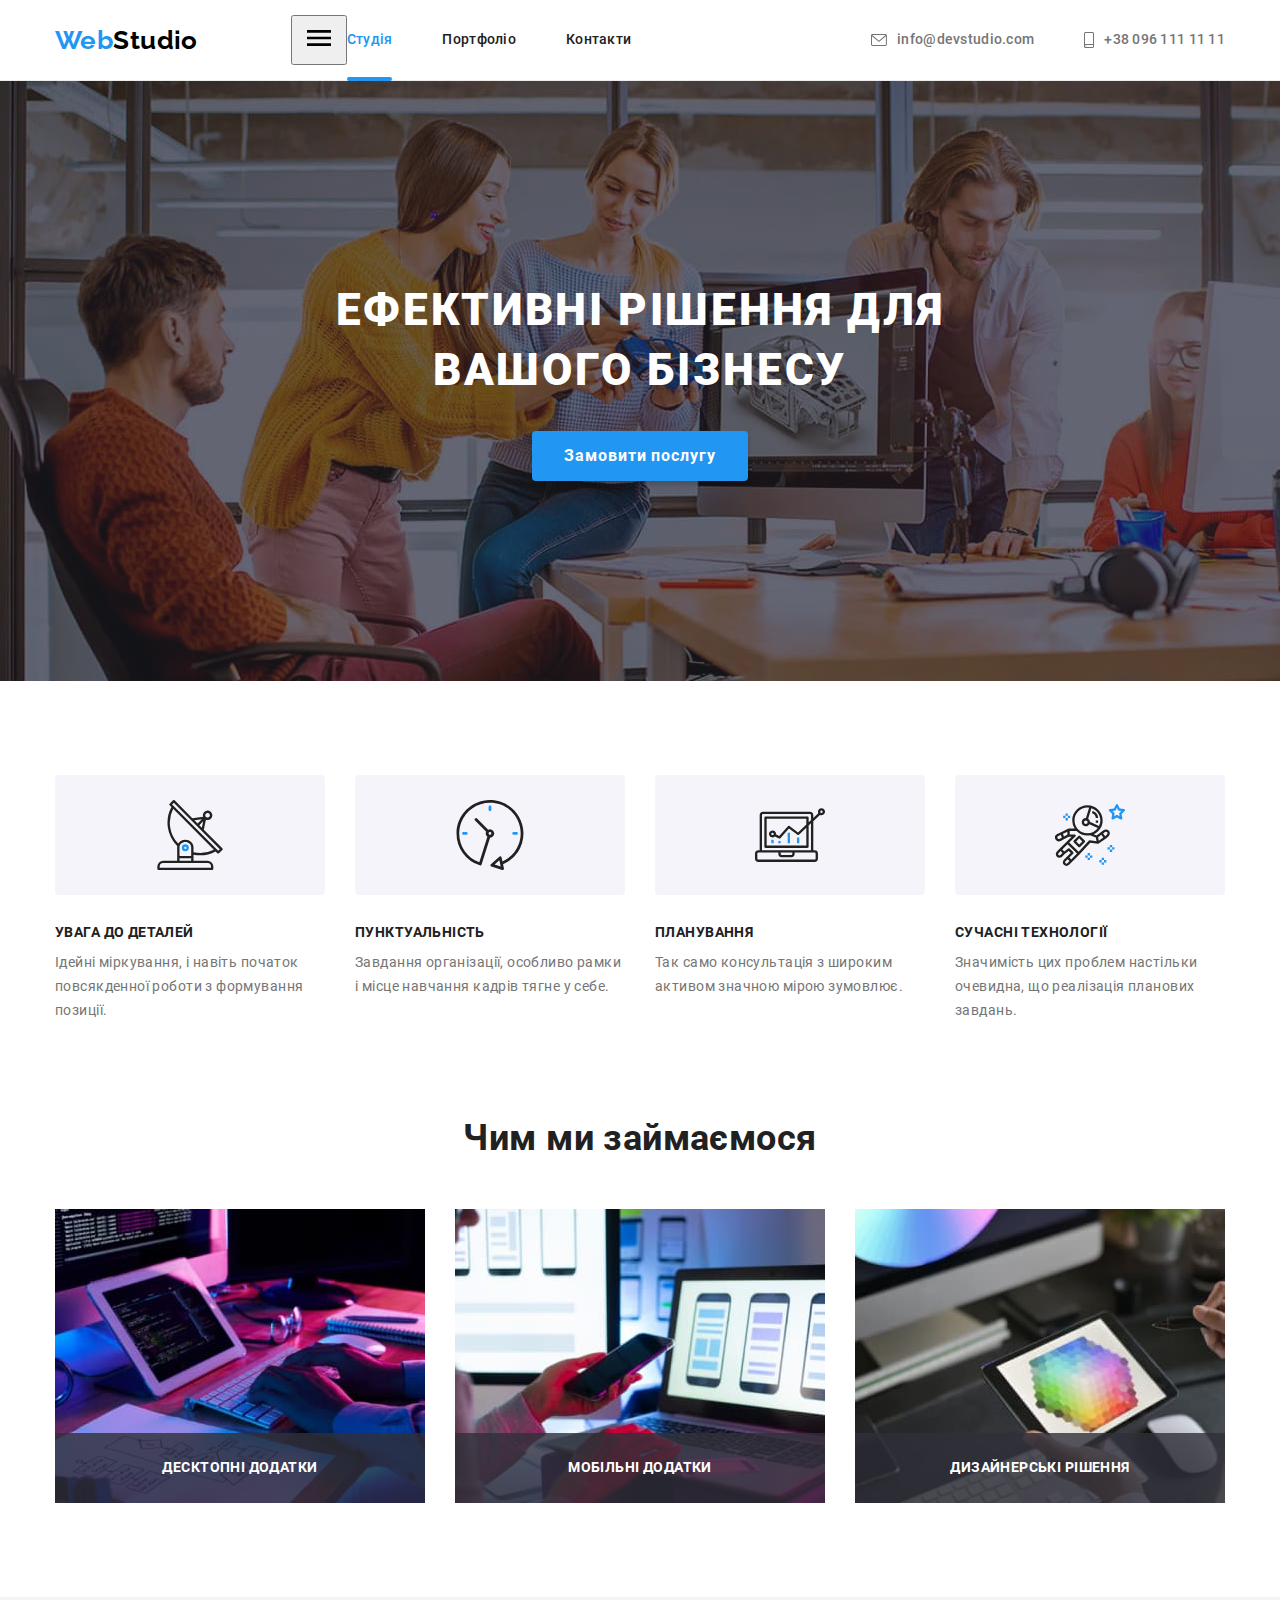
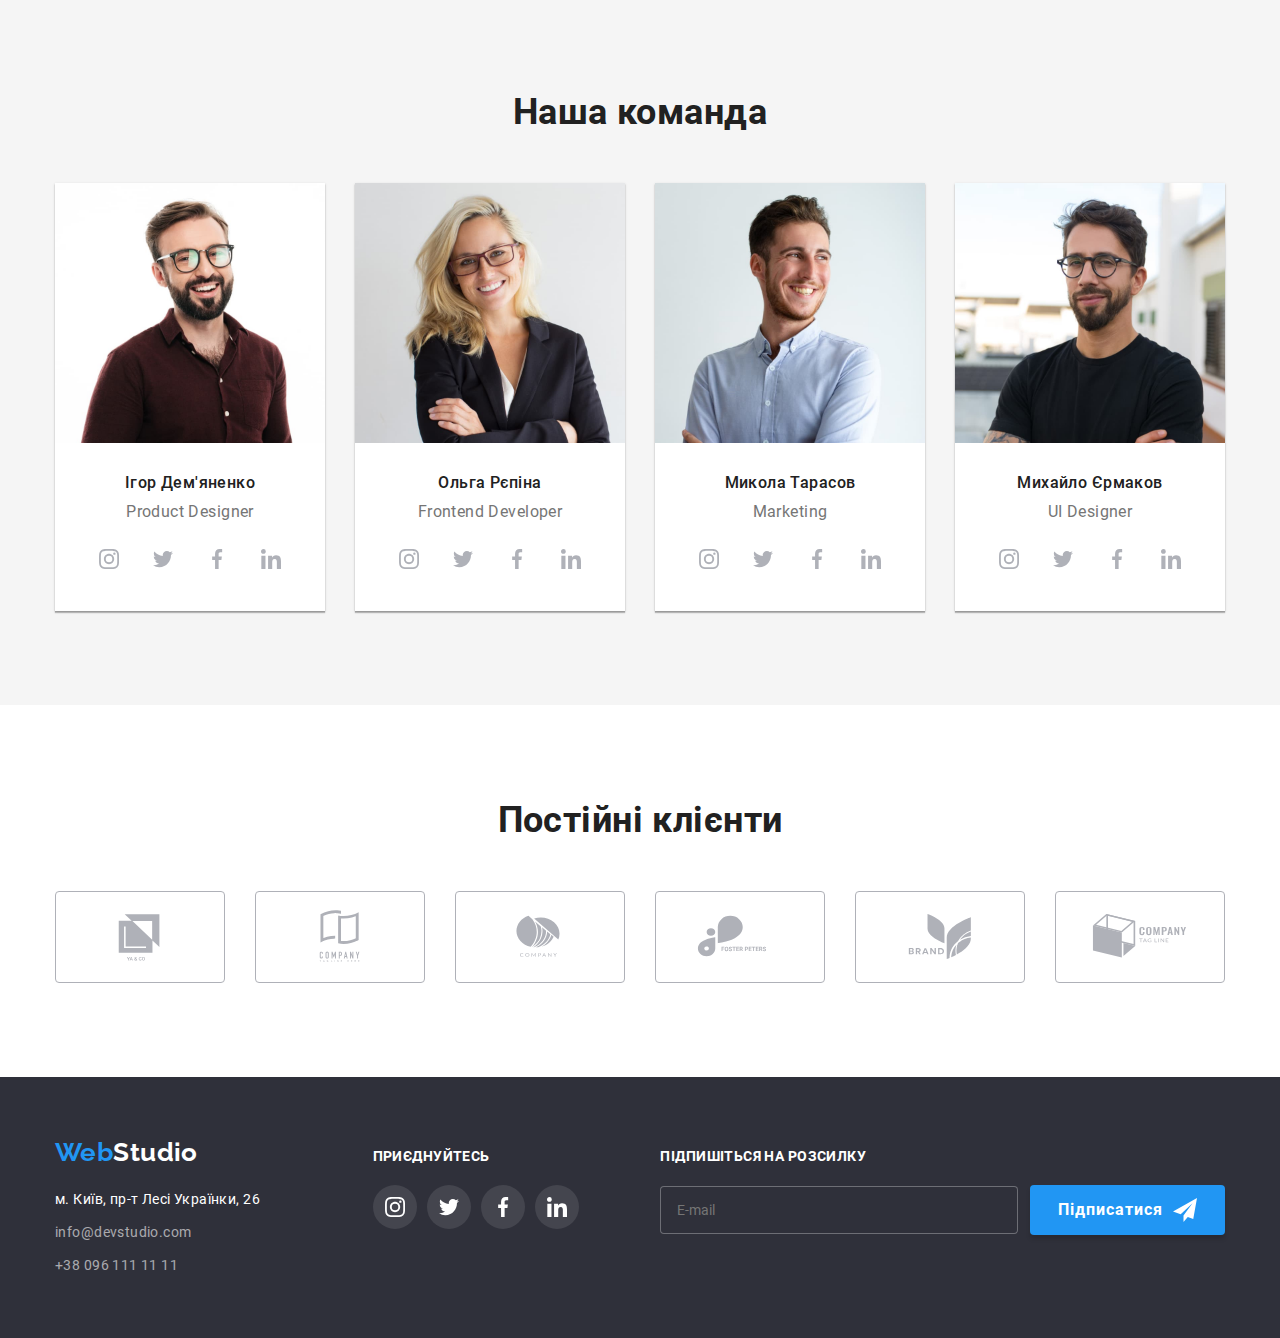
==== index.html @ 6a3e3368 "створення heder для моб" ====
<!DOCTYPE html>
<html lang="uk">
  <head>
    <meta charset="UTF-8" />
    <meta http-equiv="X-UA-Compatible" content="IE=edge" />
    <meta name="viewport" content="width=device-width, initial-scale=1.0" />
    <title>Lesson1</title>
    <!-- <link rel="preconnect" href="https://fonts.googleapis.com" />
    <link rel="preconnect" href="https://fonts.gstatic.com" crossorigin />
    <link
      href="https://fonts.googleapis.com/css2?family=Raleway:wght@700&family=Roboto:wght@400;500;700;900&display=swap"
      rel="stylesheet"
    /> -->
    <link
      rel="stylesheet"
      href="https://cdnjs.cloudflare.com/ajax/libs/modern-normalize/1.1.0/modern-normalize.min.css"
    />
    <link rel="stylesheet" href="./css/main.min.css" />
  </head>
  <body>
    <header class="header">
      <div class="container header__container">
        <nav class="header__nav">
          <a class="logo" href="/"
            >Web<span class="logo--black">Studio</span></a
          >
          <button class="header__burger-menu js-open-menu" type="button">
            <svg width="40" height="40">
              <use href="./images/menu.svg"></use>
            </svg>
          </button>
          <ul class="header__menu">
            <li class="header__link-wrapper">
              <a href="./index.html" class="header__link header__link--active"
                >Студія</a
              >
            </li>
            <li>
              <a href="./portfolio.html" class="header__link">Портфоліо</a>
            </li>
            <li>
              <a href="" class="header__link">Контакти</a>
            </li>
          </ul>
        </nav>

        <ul class="header__contact">
          <li>
            <a href="mailto:info@devstudio.com" class="header__contact-link">
              <svg class="header__icon" width="16" height="12">
                <use href="./images/icons.svg#icon-envelope"></use>
              </svg>
              info@devstudio.com
            </a>
          </li>
          <li>
            <a href="tel:+380961111111" class="header__contact-link">
              <svg class="header__icon" width="10" height="16">
                <use href="./images/icons.svg#icon-smartphone"></use>
              </svg>
              +38 096 111 11 11</a
            >
          </li>
        </ul>
      </div>
    </header>
    <main>
      <section class="hero section">
        <div class="container">
          <h1 class="hero__title">Ефективні рішення для вашого бізнесу</h1>
          <button data-modal-open type="button" class="button">
            Замовити послугу
          </button>
        </div>
      </section>

      <section class="features section">
        <div class="container">
          <h2 class="visually-hidden">Наші переваги</h2>
          <ul class="features__flex">
            <li>
              <div class="features__img">
                <svg width="70" height="70">
                  <use href="./images/icons.svg#icon-antenna"></use>
                </svg>
              </div>
              <h3 class="features__title">Увага до деталей</h3>
              <p class="features__text">
                Ідейні міркування, і навіть початок повсякденної роботи з
                формування позиції.
              </p>
            </li>
            <li>
              <div class="features__img">
                <svg width="70" height="70">
                  <use href="./images/icons.svg#icon-clock"></use>
                </svg>
              </div>
              <h3 class="features__title">Пунктуальність</h3>
              <p class="features__text">
                Завдання організації, особливо рамки і місце навчання кадрів
                тягне у себе.
              </p>
            </li>
            <li>
              <div class="features__img">
                <svg width="70" height="70">
                  <use href="./images/icons.svg#icon-diagram"></use>
                </svg>
              </div>
              <h3 class="features__title">Планування</h3>
              <p class="features__text">
                Так само консультація з широким активом значною мірою зумовлює.
              </p>
            </li>
            <li>
              <div class="features__img">
                <svg width="70" height="70">
                  <use href="./images/icons.svg#icon-astronaut"></use>
                </svg>
              </div>
              <h3 class="features__title">Сучасні технології</h3>
              <p class="features__text">
                Значимість цих проблем настільки очевидна, що реалізація
                планових завдань.
              </p>
            </li>
          </ul>
        </div>
      </section>

      <section class="services section">
        <div class="container">
          <h2 class="services__title">Чим ми займаємося</h2>
          <ul class="services__flex">
            <li>
              <div class="services__thumb">
                <img
                  class="services__foto"
                  src="./images/desctop.jpg"
                  alt="Десктопні додатки"
                  width="370"
                  height="294"
                />
                <p class="services__text">Десктопні додатки</p>
              </div>
            </li>
            <li>
              <div class="services__thumb">
                <img
                  class="services__foto"
                  src="./images/mobile.jpg"
                  alt="Мобільні додатки"
                  width="370"
                  height="294"
                />
                <p class="services__text">Мобільні додатки</p>
              </div>
            </li>
            <li>
              <div class="services__thumb">
                <img
                  class="services__foto"
                  src="./images/design.jpg"
                  alt="Дизайнерські рішення"
                  width="370"
                  height="294"
                />
                <p class="services__text">Дизайнерські рішення</p>
              </div>
            </li>
          </ul>
        </div>
      </section>

      <section class="team section">
        <div class="container">
          <h2 class="team__title">Наша команда</h2>
          <ul class="card-team">
            <li class="card-team__item">
              <img
                class="card-team__foto"
                src="./images/igor.jpg"
                alt="Фото Ігор Дем'яненко"
                width="270"
                height="260"
              />
              <div class="card-team__wrapper">
                <h3 class="card-team__title">Ігор Дем'яненко</h3>
                <p class="card-team__text">Product Designer</p>
                <ul class="card-team__social-list">
                  <li class="card-team__social-item">
                    <a class="card-team__social-link" href="">
                      <svg
                        class="card-team__social-icon"
                        width="20"
                        height="20"
                      >
                        <use href="./images/icons.svg#icon-instagram"></use>
                      </svg>
                    </a>
                  </li>
                  <li class="card-team__social-item">
                    <a class="card-team__social-link" href="">
                      <svg
                        class="card-team__social-icon"
                        width="20"
                        height="20"
                      >
                        <use href="./images/icons.svg#icon-twitter"></use>
                      </svg>
                    </a>
                  </li>
                  <li class="card-team__social-item">
                    <a class="card-team__social-link" href="">
                      <svg
                        class="card-team__social-icon"
                        width="20"
                        height="20"
                      >
                        <use href="./images/icons.svg#icon-facebook"></use>
                      </svg>
                    </a>
                  </li>
                  <li class="card-team__social-item">
                    <a class="card-team__social-link" href="">
                      <svg
                        class="card-team__social-icon"
                        width="20"
                        height="20"
                      >
                        <use href="./images/icons.svg#icon-linkedin"></use>
                      </svg>
                    </a>
                  </li>
                </ul>
              </div>
            </li>

            <li class="card-team__item">
              <img
                class="card-team__foto"
                src="./images/olga.jpg"
                alt="Фото Ольга Рєпіна"
                width="270"
                height="260"
              />
              <div class="card-team__wrapper">
                <h3 class="card-team__title">Ольга Рєпіна</h3>
                <p class="card-team__text">Frontend Developer</p>
                <ul class="card-team__social-list">
                  <li class="card-team__social-item">
                    <a class="card-team__social-link" href="">
                      <svg
                        class="card-team__social-icon"
                        width="20"
                        height="20"
                      >
                        <use href="./images/icons.svg#icon-instagram"></use>
                      </svg>
                    </a>
                  </li>
                  <li class="card-team__social-item">
                    <a class="card-team__social-link" href="">
                      <svg
                        class="card-team__social-icon"
                        width="20"
                        height="20"
                      >
                        <use href="./images/icons.svg#icon-twitter"></use>
                      </svg>
                    </a>
                  </li>
                  <li class="card-team__social-item">
                    <a class="card-team__social-link" href="">
                      <svg
                        class="card-team__social-icon"
                        width="20"
                        height="20"
                      >
                        <use href="./images/icons.svg#icon-facebook"></use>
                      </svg>
                    </a>
                  </li>
                  <li class="card-team__social-item">
                    <a class="card-team__social-link" href="">
                      <svg
                        class="card-team__social-icon"
                        width="20"
                        height="20"
                      >
                        <use href="./images/icons.svg#icon-linkedin"></use>
                      </svg>
                    </a>
                  </li>
                </ul>
              </div>
            </li>
            <li class="card-team__item">
              <img
                class="card-team__foto"
                src="./images/mykola.jpg"
                alt="Фото Микола Тарасов"
                width="270"
                height="260"
              />
              <div class="card-team__wrapper">
                <h3 class="card-team__title">Микола Тарасов</h3>
                <p class="card-team__text">Marketing</p>
                <ul class="card-team__social-list">
                  <li class="card-team__social-item">
                    <a class="card-team__social-link" href="">
                      <svg
                        class="card-team__social-icon"
                        width="20"
                        height="20"
                      >
                        <use href="./images/icons.svg#icon-instagram"></use>
                      </svg>
                    </a>
                  </li>
                  <li class="card-team__social-item">
                    <a class="card-team__social-link" href="">
                      <svg
                        class="card-team__social-icon"
                        width="20"
                        height="20"
                      >
                        <use href="./images/icons.svg#icon-twitter"></use>
                      </svg>
                    </a>
                  </li>
                  <li class="card-team__social-item">
                    <a class="card-team__social-link" href="">
                      <svg
                        class="card-team__social-icon"
                        width="20"
                        height="20"
                      >
                        <use href="./images/icons.svg#icon-facebook"></use>
                      </svg>
                    </a>
                  </li>
                  <li class="card-team__social-item">
                    <a class="card-team__social-link" href="">
                      <svg
                        class="card-team__social-icon"
                        width="20"
                        height="20"
                      >
                        <use href="./images/icons.svg#icon-linkedin"></use>
                      </svg>
                    </a>
                  </li>
                </ul>
              </div>
            </li>
            <li class="card-team__item">
              <img
                class="card-team__foto"
                src="./images/myhajlo.jpg"
                alt="Фото Михайло Єрмаков"
                width="270"
                height="260"
              />
              <div class="card-team__wrapper">
                <h3 class="card-team__title">Михайло Єрмаков</h3>
                <p class="card-team__text">UI Designer</p>
                <ul class="card-team__social-list">
                  <li class="card-team__social-item">
                    <a class="card-team__social-link" href="">
                      <svg
                        class="card-team__social-icon"
                        width="20"
                        height="20"
                      >
                        <use href="./images/icons.svg#icon-instagram"></use>
                      </svg>
                    </a>
                  </li>
                  <li class="card-team__social-item">
                    <a class="card-team__social-link" href="">
                      <svg
                        class="card-team__social-icon"
                        width="20"
                        height="20"
                      >
                        <use href="./images/icons.svg#icon-twitter"></use>
                      </svg>
                    </a>
                  </li>
                  <li class="card-team__social-item">
                    <a class="card-team__social-link" href="">
                      <svg
                        class="card-team__social-icon"
                        width="20"
                        height="20"
                      >
                        <use href="./images/icons.svg#icon-facebook"></use>
                      </svg>
                    </a>
                  </li>
                  <li class="card-team__social-item">
                    <a class="card-team__social-link" href="">
                      <svg
                        class="card-team__social-icon"
                        width="20"
                        height="20"
                      >
                        <use href="./images/icons.svg#icon-linkedin"></use>
                      </svg>
                    </a>
                  </li>
                </ul>
              </div>
            </li>
          </ul>
        </div>
      </section>
      <section class="clients section">
        <div class="container">
          <h2 class="clients__title">Постійні клієнти</h2>
          <ul class="clients__list">
            <li class="clients__item">
              <a class="clients__link" href="">
                <svg class="clients__icon" width="106" height="60">
                  <use href="./images/icons.svg#icon-logo-yaco"></use>
                </svg>
              </a>
            </li>
            <li class="clients__item">
              <a class="clients__link" href="">
                <svg class="clients__icon" width="106" height="60">
                  <use href="./images/icons.svg#icon-logo-tagline"></use>
                </svg>
              </a>
            </li>
            <li class="clients__item">
              <a class="clients__link" href="">
                <svg class="clients__icon" width="106" height="60">
                  <use href="./images/icons.svg#icon-logo-company"></use>
                </svg>
              </a>
            </li>
            <li class="clients__item">
              <a class="clients__link" href="">
                <svg class="clients__icon" width="106" height="60">
                  <use href="./images/icons.svg#icon-logo-foster"></use>
                </svg>
              </a>
            </li>
            <li class="clients__item">
              <a class="clients__link" href="">
                <svg class="clients__icon" width="106" height="60">
                  <use href="./images/icons.svg#icon-logo-brend"></use>
                </svg>
              </a>
            </li>
            <li class="clients__item">
              <a class="clients__link" href="">
                <svg class="clients__icon" width="106" height="60">
                  <use href="./images/icons.svg#icon-logo-tag"></use>
                </svg>
              </a>
            </li>
          </ul>
        </div>
      </section>
    </main>
    <footer class="footer">
      <div class="container">
        <div class="footer__position">
          <div>
            <a class="logo footer__logo" href="/"
              >Web<span class="logo--white">Studio</span></a
            >
            <address>
              <ul class="footer__address">
                <li class="footer__item">
                  <a
                    class="footer__physikal-address"
                    href="https://goo.gl/maps/CPtrU1FHBa2aNyZL9"
                    target="_blank"
                    rel="noopener noreferrer nofollow"
                    >м. Київ, пр-т Лесі Українки, 26</a
                  >
                </li>
                <li class="footer__item">
                  <a
                    class="footer__physikal-address footer__physikal-address--color"
                    href="mailto:info@devstudio.com"
                    >info@devstudio.com</a
                  >
                </li>
                <li class="footer__item">
                  <a
                    class="footer__physikal-address footer__physikal-address--color"
                    href="tel:+380961111111"
                    >+38 096 111 11 11</a
                  >
                </li>
              </ul>
            </address>
          </div>
          <div>
            <p class="footer__text">Приєднуйтесь</p>
            <ul class="footer__social-list">
              <li class="footer__social-item">
                <a class="footer__social-link" href="">
                  <svg class="footer__social-icon" width="20" height="20">
                    <use href="./images/icons.svg#icon-instagram"></use>
                  </svg>
                </a>
              </li>
              <li class="footer__social-item">
                <a class="footer__social-link" href="">
                  <svg class="footer__social-icon" width="20" height="20">
                    <use href="./images/icons.svg#icon-twitter"></use>
                  </svg>
                </a>
              </li>
              <li class="footer__social-item">
                <a class="footer__social-link" href="">
                  <svg class="footer__social-icon" width="20" height="20">
                    <use href="./images/icons.svg#icon-facebook"></use>
                  </svg>
                </a>
              </li>
              <li class="footer__social-item">
                <a class="footer__social-link" href="">
                  <svg class="footer__social-icon" width="20" height="20">
                    <use href="./images/icons.svg#icon-linkedin"></use>
                  </svg>
                </a>
              </li>
            </ul>
          </div>
          <div>
            <p class="footer__text">Підпишіться на розсилку</p>
            <form class="footer__subscription-form" name="subscription-form">
              <label for="subscription-form"></label>
              <input
                class="footer__input"
                id="subscription-form"
                type="text"
                name="footer-mail"
                placeholder="E-mail"
              />
              <button
                data-modal-open
                type="submit"
                class="button footer__button"
              >
                Підписатися
                <svg class="footer__subscription-icon" width="24" height="24">
                  <use href="./images/icons.svg#icon-icon-send"></use>
                </svg>
              </button>
            </form>
          </div>
        </div>
      </div>
    </footer>

    <div class="backdrop is-hidden" data-modal>
      <div class="modal">
        <button class="modal__close-button" type="button" data-modal-close>
          <svg class="modal__close-icon" width="18" height="18">
            <use href="./images/icons.svg#icon-close-black"></use>
          </svg>
        </button>
        <p class="modal__text">Залиште свої дані, ми вам передзвонимо</p>
        <form class="modal__form" name="contact-form">
          <label class="modal__lable" for="person-name">Ім'я</label>
          <div class="modal__wrapper">
            <input
              class="modal__input"
              id="person-name"
              type="text"
              name="person-name"
            />
            <svg class="modal__icon" width="18" height="18">
              <use href="./images/icons.svg#icon-person-name"></use>
            </svg>
          </div>
          <label class="modal__lable" for="person-phone">Телефон</label>
          <div class="modal__wrapper">
            <input
              class="modal__input"
              id="person-phone"
              type="tel"
              name="person-phone"
            />
            <svg class="modal__icon" width="18" height="18">
              <use href="./images/icons.svg#icon-phone"></use>
            </svg>
          </div>
          <label class="modal__lable" for="person-mail">Пошта</label>
          <div class="modal__wrapper">
            <input
              class="modal__input"
              id="person-mail"
              type="email"
              name="person-mail"
            />
            <svg class="modal__icon" width="18" height="18">
              <use href="./images/icons.svg#icon-email"></use>
            </svg>
          </div>
          <label class="modal__lable" for="person-comment">Коментар</label>
          <textarea
            class="modal__textarea"
            id="person-comment"
            name="person-comment"
            placeholder="Введіть текст"
          ></textarea>

          <div class="modal__wrapper-check">
            <label class="modal__checkbox-label" for="terms-contract"
              >Погоджуюся з розсилкою та приймаю
              <a class="modal__checkbox-link" href="">Умови договору</a>
              <input
                class="modal__checkbox-input"
                id="terms-contract"
                type="checkbox"
                name="terms-contract"
              />
              <svg class="modal__icon-check--active" width="16" height="15">
                <use href="./images/icons.svg#icon-vector"></use>
              </svg>
              <svg class="modal__icon-check" width="16" height="15">
                <use href="./images/icons.svg#icon-chek-vector"></use>
              </svg>
            </label>
          </div>
          <button data-modal-open type="submit" class="button modal__button">
            Відправити
          </button>
        </form>
      </div>
    </div>

    <script src="./js/modal.js"></script>
  </body>
</html>
---- css/main.min.css ----
body{color:var(--primary-text-color);font-family:"Roboto","Raleway",sans-serif;font-size:14px;font-weight:400;letter-spacing:.03em;background-color:var(--wite-color)}ul{list-style-type:none}.h1,h2,h3,h4,h5,h6,p,ul{padding:0;margin:0}.container{width:1200px;margin:0 auto;padding:0 15px;-webkit-box-sizing:border-box;box-sizing:border-box}img{display:block;max-width:100%;height:auto}.visually-hidden{position:absolute;white-space:nowrap;width:1px;height:1px;overflow:hidden;border:0;padding:0;clip:rect(0 0 0 0);-webkit-clip-path:inset(50%);clip-path:inset(50%);margin:-1px}.is-hidden{opacity:0;visibility:hidden;pointer-events:none}.section{padding-top:94px;padding-bottom:94px}@font-face{font-family:"Roboto";src:url("../../fonts/Roboto-Bold.woff2") format("woff2"),url("../../fonts/Roboto-Bold.woff") format("woff");font-weight:700;font-style:normal;font-display:swap}@font-face{font-family:"Roboto";src:url("../../fonts/Roboto-Regular.woff") format("woff2"),url("../../fonts/Roboto-Regular.woff") format("woff");font-weight:400;font-style:normal;font-display:swap}@font-face{font-family:"Roboto";src:url("../../fonts/Roboto-Medium.woff2") format("woff2"),url("../../fonts/Roboto-Medium.woff") format("woff");font-weight:500;font-style:normal;font-display:swap}@font-face{font-family:"Roboto";src:url("../../fonts/Roboto-Black.woff2") format("woff2"),url("../../fonts/Roboto-Black.woff") format("woff");font-weight:900;font-style:normal;font-display:swap}@font-face{font-family:"Raleway";src:url("../../fonts/Raleway-Bold.woff2") format("woff2"),url("../../fonts/Raleway-Bold.woff") format("woff");font-weight:700;font-style:normal;font-display:swap}:root{--primary-text-color: #212121;--secondary-color: #757575;--accent-color: #2196F3;--wite-color: #FFFFFF;--logo-svg-color: #000000;--background-color: #F5F5F5;--background-secondary-color: #2F303A;--background-auxiliary-color: #F5F4FA;--background-button-hover: #188CE8;--background-social-color: rgba(255, 255, 255, 0.1);--background-services: rgba(47, 48, 58, 0.8);--background-modal: rgba(0, 0, 0, 0.2);--border-color: #EEEEEE;--color-address: rgba(255, 255, 255, 0.6);--color-social-icon: #AFB1B8;--color-border: rgba(236, 236, 236, 1);--border-input: rgba(33, 33, 33, 0.2);--border-input-footer: rgba(255, 255, 255, 0.3)}.logo{color:var(--accent-color);font-family:"Raleway";font-weight:700;font-size:26px;line-height:1.19;text-decoration:none;margin-right:93px}.logo--black{color:var(--logo-svg-color)}.logo--white{color:var(--wite-color)}.footer__logo{display:block;margin-bottom:20px}.header{border-bottom:1px solid var(--color-border)}.header__container{display:-webkit-box;display:-ms-flexbox;display:flex;-webkit-box-pack:justify;-ms-flex-pack:justify;justify-content:space-between;-webkit-box-align:center;-ms-flex-align:center;align-items:center}.header__nav{display:-webkit-box;display:-ms-flexbox;display:flex;-webkit-box-align:center;-ms-flex-align:center;align-items:center}.header__menu{display:none;-webkit-box-align:center;-ms-flex-align:center;align-items:center;gap:50px}@media(min-width: 480px){.header__menu{display:-webkit-box;display:-ms-flexbox;display:flex}}.header__link-wrapper{position:relative}.header__link{display:block;padding-top:32px;padding-bottom:32px;color:var(--primary-text-color);-webkit-transition-property:color;transition-property:color;-webkit-transition-duration:250ms;transition-duration:250ms;-webkit-transition-timing-function:cubic-bezier(0.4, 0, 0.2, 1);transition-timing-function:cubic-bezier(0.4, 0, 0.2, 1);font-size:14px;font-weight:500;line-height:1.14;letter-spacing:.02em;text-decoration:none}.header__link:hover,.header__link:focus{color:var(--accent-color)}.header__link--active{color:var(--accent-color)}.header__link--active::after{position:absolute;bottom:-1px;display:block;width:100%;height:4px;background-color:currentColor;border-radius:2px;content:""}.header__contact{display:none;gap:50px}@media(min-width: 480px){.header__contact{display:-webkit-box;display:-ms-flexbox;display:flex}}.header__contact-link{display:-webkit-box;display:-ms-flexbox;display:flex;-webkit-box-align:center;-ms-flex-align:center;align-items:center;gap:10px;padding:32px 0;color:var(--secondary-color);-webkit-transition-property:color;transition-property:color;-webkit-transition-duration:250ms;transition-duration:250ms;-webkit-transition-timing-function:cubic-bezier(0.4, 0, 0.2, 1);transition-timing-function:cubic-bezier(0.4, 0, 0.2, 1);font-weight:500;line-height:1.14;letter-spacing:.02em;text-decoration:none}.header__contact-link:hover,.header__contact-link:focus{color:var(--accent-color)}.header__icon{fill:var(--secondary-color);-webkit-transition-property:fill;transition-property:fill;-webkit-transition-duration:250ms;transition-duration:250ms;-webkit-transition-timing-function:cubic-bezier(0.4, 0, 0.2, 1);transition-timing-function:cubic-bezier(0.4, 0, 0.2, 1)}.header__contact-link:hover .header__icon,.header__contact-link:focus .header__icon{fill:var(--accent-color)}.hero__title{max-width:696px;margin:0 auto;margin-bottom:30px;color:var(--wite-color);font-weight:900;font-size:44px;line-height:1.36;text-align:center;letter-spacing:.06em;text-transform:uppercase}.hero.section{max-width:1600px;height:600px;margin-left:auto;margin-right:auto;background-image:-webkit-gradient(linear, left top, left bottom, from(rgba(47, 48, 58, 0.4)), to(rgba(47, 48, 58, 0.4))),url(../images/fon-Img.jpg);background-image:linear-gradient(rgba(47, 48, 58, 0.4), rgba(47, 48, 58, 0.4)),url(../images/fon-Img.jpg);background-color:var(--background-secondary-color);padding-top:200px;padding-bottom:200px}.button{margin:0 auto;color:var(--wite-color);padding:10px 32px;font-family:inherit;font-weight:700;font-size:16px;line-height:1.88;display:-webkit-box;display:-ms-flexbox;display:flex;-webkit-box-align:center;-ms-flex-align:center;align-items:center;text-align:center;letter-spacing:.06em;background-color:var(--accent-color);-webkit-transition-property:background-color;transition-property:background-color;-webkit-transition-duration:250ms;transition-duration:250ms;-webkit-transition-timing-function:cubic-bezier(0.4, 0, 0.2, 1);transition-timing-function:cubic-bezier(0.4, 0, 0.2, 1);border-radius:4px;-webkit-box-shadow:0px 4px 4px rgba(0,0,0,.15);box-shadow:0px 4px 4px rgba(0,0,0,.15);border:none;cursor:pointer}.button:focus,.button:hover{background-color:var(--background-button-hover)}.footer__button{gap:10px;padding:10px 28px}.modal__button{padding:10px 52px}.features{background:var(--wite-color)}.features__flex{display:-webkit-box;display:-ms-flexbox;display:flex;gap:30px}.features__img{display:-webkit-box;display:-ms-flexbox;display:flex;-webkit-box-align:center;-ms-flex-align:center;align-items:center;-webkit-box-pack:center;-ms-flex-pack:center;justify-content:center;margin-bottom:30px;width:270px;height:120px;background:var(--background-auxiliary-color);border-radius:4px}.features__title{font-weight:700;font-size:14px;line-height:1.14;text-transform:uppercase;margin-bottom:10px}.features__text{color:var(--secondary-color);line-height:1.71}.services{background:var(--wite-color);padding-top:0}.services__title{font-weight:700;font-size:36px;line-height:1.17;text-align:center;margin-bottom:50px}.services__flex{display:-webkit-box;display:-ms-flexbox;display:flex;gap:30px}.services__text{position:absolute;bottom:0;right:0;left:0;display:-webkit-box;display:-ms-flexbox;display:flex;-webkit-box-align:center;-ms-flex-align:center;align-items:center;-webkit-box-pack:center;-ms-flex-pack:center;justify-content:center;width:370px;height:70px;background:var(--background-services);font-weight:700;line-height:1.14;color:var(--wite-color);text-transform:uppercase}.services__thumb{position:relative}.team{background:var(--background-color)}.team__title{font-weight:700;font-size:36px;line-height:1.17;text-align:center;margin-bottom:50px}.card-team{display:-webkit-box;display:-ms-flexbox;display:flex;gap:30px}.card-team__item{background:var(--wite-color);-webkit-box-shadow:0px 1px 3px rgba(0,0,0,.12),0px 1px 1px rgba(0,0,0,.14),0px 2px 1px rgba(0,0,0,.2);box-shadow:0px 1px 3px rgba(0,0,0,.12),0px 1px 1px rgba(0,0,0,.14),0px 2px 1px rgba(0,0,0,.2)}.card-team__title{font-weight:500;font-size:16px;line-height:1.19;margin-bottom:10px;text-align:center}.card-team__text{margin-bottom:16px;color:var(--secondary-color);font-size:16px;line-height:1.19;text-align:center}.card-team__wrapper{padding-top:30px;padding-bottom:30px}.card-team__social-list{display:-webkit-box;display:-ms-flexbox;display:flex;-webkit-box-pack:center;-ms-flex-pack:center;justify-content:center;gap:10px}.card-team__social-item{width:44px;height:44px;background-color:var(--wite-color)}.card-team__social-link{display:-webkit-box;display:-ms-flexbox;display:flex;-webkit-box-align:center;-ms-flex-align:center;align-items:center;-webkit-box-pack:center;-ms-flex-pack:center;justify-content:center;border-radius:50%;fill:currentColor;width:100%;height:100%;-webkit-transition-property:background-color;transition-property:background-color;-webkit-transition-duration:250ms;transition-duration:250ms;-webkit-transition-timing-function:cubic-bezier(0.4, 0, 0.2, 1);transition-timing-function:cubic-bezier(0.4, 0, 0.2, 1)}.card-team__social-link:hover,.card-team__social-link:focus{background-color:var(--accent-color)}.card-team__social-icon{fill:var(--color-social-icon);-webkit-transition-property:fill;transition-property:fill;-webkit-transition-duration:250ms;transition-duration:250ms;-webkit-transition-timing-function:cubic-bezier(0.4, 0, 0.2, 1);transition-timing-function:cubic-bezier(0.4, 0, 0.2, 1)}.card-team__social-link:hover .card-team__social-icon,.card-team__social-link:focus .card-team__social-icon{fill:var(--wite-color)}.clients__title{margin-bottom:50px;font-weight:700;font-size:36px;line-height:42px;text-align:center}.clients__list{display:-webkit-box;display:-ms-flexbox;display:flex;-webkit-box-align:center;-ms-flex-align:center;align-items:center;-webkit-box-pack:center;-ms-flex-pack:center;justify-content:center;gap:30px}.clients__item{width:170px;height:92px}.clients__link{display:-webkit-box;display:-ms-flexbox;display:flex;-webkit-box-align:center;-ms-flex-align:center;align-items:center;-webkit-box-pack:center;-ms-flex-pack:center;justify-content:center;border:1px solid var(--color-social-icon);-webkit-transition-property:border-color;transition-property:border-color;-webkit-transition-duration:250ms;transition-duration:250ms;-webkit-transition-timing-function:cubic-bezier(0.4, 0, 0.2, 1);transition-timing-function:cubic-bezier(0.4, 0, 0.2, 1);border-radius:4px;width:100%;height:100%}.clients__link:hover,.clients__link:focus{border-color:var(--accent-color)}.clients__icon{fill:var(--color-social-icon);-webkit-transition-property:fill;transition-property:fill;-webkit-transition-duration:250ms;transition-duration:250ms;-webkit-transition-timing-function:cubic-bezier(0.4, 0, 0.2, 1);transition-timing-function:cubic-bezier(0.4, 0, 0.2, 1)}.clients__link:hover .clients__icon,.clients__link:focus .clients__icon{fill:var(--accent-color)}.footer{background:var(--background-secondary-color);padding-top:60px;padding-bottom:60px}.footer__physikal-address{display:block;color:var(--wite-color);font-style:normal;line-height:1.71;text-decoration:none;-webkit-transition-property:color;transition-property:color;-webkit-transition-duration:250ms;transition-duration:250ms;-webkit-transition-timing-function:cubic-bezier(0.4, 0, 0.2, 1);transition-timing-function:cubic-bezier(0.4, 0, 0.2, 1)}.footer__physikal-address:hover,.footer__physikal-address:focus{color:var(--accent-color)}.footer__item{margin-bottom:9px}.footer__item:last-child{margin-bottom:0}.footer__physikal-address--color{color:var(--color-address)}.footer__text{color:var(--wite-color);font-weight:700;line-height:1.14;text-transform:uppercase;margin-bottom:20px}.footer__position{display:-webkit-box;display:-ms-flexbox;display:flex;-webkit-box-align:baseline;-ms-flex-align:baseline;align-items:baseline;-webkit-box-pack:justify;-ms-flex-pack:justify;justify-content:space-between}.footer__social-list{display:-webkit-box;display:-ms-flexbox;display:flex;gap:10px}.footer__social-item{width:44px;height:44px}.footer__social-link{display:-webkit-box;display:-ms-flexbox;display:flex;-webkit-box-align:center;-ms-flex-align:center;align-items:center;-webkit-box-pack:center;-ms-flex-pack:center;justify-content:center;border-radius:50%;fill:currentColor;background-color:var(--background-social-color);width:100%;height:100%;-webkit-transition-property:background-color;transition-property:background-color;-webkit-transition-duration:250ms;transition-duration:250ms;-webkit-transition-timing-function:cubic-bezier(0.4, 0, 0.2, 1);transition-timing-function:cubic-bezier(0.4, 0, 0.2, 1)}.footer__social-link:hover,.footer__social-link:focus{background-color:var(--accent-color)}.footer__social-icon{fill:var(--wite-color)}.footer__subscription-form{display:-webkit-box;display:-ms-flexbox;display:flex;-webkit-box-align:center;-ms-flex-align:center;align-items:center;-webkit-box-pack:center;-ms-flex-pack:center;justify-content:center}.footer__input{width:358px;padding:15px 295px 15px 16px;margin-right:12px;border:1px solid var(--border-input-footer);border-radius:4px;outline:none;background-color:var(--background-secondary-color);color:var(--wite-color);-webkit-transition-property:border-color;transition-property:border-color;-webkit-transition-duration:250ms;transition-duration:250ms;-webkit-transition-timing-function:cubic-bezier(0.4, 0, 0.2, 1);transition-timing-function:cubic-bezier(0.4, 0, 0.2, 1)}.footer__input:focus{border-color:var(--accent-color)}.footer__subscription-icon{fill:var(--wite-color)}.control{display:-webkit-box;display:-ms-flexbox;display:flex;-webkit-box-pack:center;-ms-flex-pack:center;justify-content:center;gap:8px;margin-bottom:50px}.control__button{padding:6px 22px;color:var(--primary-text-color);font-family:inherit;font-weight:500;font-size:16px;line-height:1.63;letter-spacing:.03em;background:var(--background-auxiliary-color);border-radius:4px;border:none;cursor:pointer;-webkit-transition-property:color,background-color,-webkit-box-shadow;transition-property:color,background-color,-webkit-box-shadow;transition-property:color,background-color,box-shadow;transition-property:color,background-color,box-shadow,-webkit-box-shadow;-webkit-transition-duration:250ms;transition-duration:250ms;-webkit-transition-timing-function:cubic-bezier(0.4, 0, 0.2, 1);transition-timing-function:cubic-bezier(0.4, 0, 0.2, 1)}.control__button:hover,.control__button:focus{color:var(--wite-color);background-color:var(--accent-color);-webkit-box-shadow:0px 3px 1px rgba(0,0,0,.1),0px 1px 2px rgba(0,0,0,.08),0px 2px 2px rgba(0,0,0,.12);box-shadow:0px 3px 1px rgba(0,0,0,.1),0px 1px 2px rgba(0,0,0,.08),0px 2px 2px rgba(0,0,0,.12)}.portfolio{display:-webkit-box;display:-ms-flexbox;display:flex;-ms-flex-wrap:wrap;flex-wrap:wrap;gap:30px}.portfolio__link{display:block;text-decoration:none;-webkit-transition-property:-webkit-box-shadow;transition-property:-webkit-box-shadow;transition-property:box-shadow;transition-property:box-shadow, -webkit-box-shadow;-webkit-transition-duration:250ms;transition-duration:250ms;-webkit-transition-timing-function:cubic-bezier(0.4, 0, 0.2, 1);transition-timing-function:cubic-bezier(0.4, 0, 0.2, 1)}.portfolio__link:hover,.portfolio__link:focus{-webkit-box-shadow:0px 1px 1px rgba(0,0,0,.12),0px 4px 4px rgba(0,0,0,.06),1px 4px 6px rgba(0,0,0,.16);box-shadow:0px 1px 1px rgba(0,0,0,.12),0px 4px 4px rgba(0,0,0,.06),1px 4px 6px rgba(0,0,0,.16)}.portfolio__overlay-thumb{position:relative;overflow:hidden}.portfolio__overlay{position:absolute;top:0;padding:63px 24px;background:rgba(33,150,243,.9);-webkit-transform:translateY(100%);transform:translateY(100%);-webkit-transition-property:-webkit-transform;transition-property:-webkit-transform;transition-property:transform;transition-property:transform, -webkit-transform;-webkit-transition-duration:250ms;transition-duration:250ms;-webkit-transition-timing-function:cubic-bezier(0.4, 0, 0.2, 1);transition-timing-function:cubic-bezier(0.4, 0, 0.2, 1)}.portfolio__link:hover .portfolio__overlay,.portfolio__link:focus .portfolio__overlay{-webkit-transform:translateY(0);transform:translateY(0)}.portfolio__text-overlay{font-size:18px;line-height:1.56;color:var(--wite-color)}.portfolio__title{margin-bottom:4px;font-family:"Roboto";color:var(--primary-text-color);font-weight:700;font-size:18px;line-height:2;letter-spacing:.06em}.portfolio__text{color:var(--secondary-color);font-size:16px;line-height:1.88}.portfolio__wrapper{padding:20px 24px;-webkit-box-sizing:border-box;box-sizing:border-box;border:1px solid var(--border-color);border-top:none}.backdrop{position:fixed;top:0;left:0;width:100%;height:100%;background-color:var(--background-modal);-webkit-transition:opacity 250ms cubic-bezier(0.4, 0, 0.2, 1),visibility 250ms cubic-bezier(0.4, 0, 0.2, 1);transition:opacity 250ms cubic-bezier(0.4, 0, 0.2, 1),visibility 250ms cubic-bezier(0.4, 0, 0.2, 1)}.modal{position:absolute;top:50%;left:50%;-webkit-transform:translate(-50%, -50%);transform:translate(-50%, -50%);width:528px;height:581px;padding:40px;background-color:var(--wite-color)}.modal__close-button{display:-webkit-box;display:-ms-flexbox;display:flex;-webkit-box-align:center;-ms-flex-align:center;align-items:center;-webkit-box-pack:center;-ms-flex-pack:center;justify-content:center;position:absolute;top:8px;right:8px;width:30px;height:30px;cursor:pointer;border-radius:50%;background:var(--wite-color);border:1px solid rgba(0,0,0,.1)}.modal__close-button:focus,.modal__close-button:hover{fill:var(--accent-color)}.modal__text{font-weight:700;font-size:20px;line-height:1.15;text-align:center;margin-bottom:12px}.modal__lable{display:block;font-size:12px;line-height:1.17;letter-spacing:.01em;color:var(--secondary-color);margin-bottom:4px}.modal__wrapper{position:relative;margin-bottom:10px}.modal__input{width:100%;padding:11px 12px 11px 32px;border:1px solid var(--border-input);border-radius:4px;outline:none;-webkit-transition-property:border-color;transition-property:border-color;-webkit-transition-duration:250ms;transition-duration:250ms;-webkit-transition-timing-function:cubic-bezier(0.4, 0, 0.2, 1);transition-timing-function:cubic-bezier(0.4, 0, 0.2, 1)}.modal__input:focus{border-color:var(--accent-color)}.modal__icon{position:absolute;fill:var(--primary-text-color);left:12px;top:50%;-webkit-transform:translateY(-50%);transform:translateY(-50%);-webkit-transition-property:fill;transition-property:fill;-webkit-transition-duration:250ms;transition-duration:250ms;-webkit-transition-timing-function:cubic-bezier(0.4, 0, 0.2, 1);transition-timing-function:cubic-bezier(0.4, 0, 0.2, 1)}.modal__input:focus+.modal__icon,.modal__input:hover+.modal__icon{fill:var(--accent-color)}.modal__textarea{display:block;width:100%;height:120px;padding:12px 16px;margin-bottom:20px;resize:none;border:1px solid var(--border-input);outline:none;-webkit-transition-property:border-color;transition-property:border-color;-webkit-transition-duration:250ms;transition-duration:250ms;-webkit-transition-timing-function:cubic-bezier(0.4, 0, 0.2, 1);transition-timing-function:cubic-bezier(0.4, 0, 0.2, 1)}.modal__textarea:focus{border-color:var(--accent-color)}.modal__wrapper-check{display:-webkit-box;display:-ms-flexbox;display:flex;-webkit-box-align:center;-ms-flex-align:center;align-items:center;-webkit-box-pack:center;-ms-flex-pack:center;justify-content:center;margin-bottom:30px}.modal__checkbox-label{position:relative;color:var(--secondary-color);line-height:1.71;padding-left:25px}.modal__checkbox-link{color:var(--accent-color)}.modal__checkbox-input{position:absolute;left:0;top:50%;-webkit-transform:translateY(-50%);transform:translateY(-50%);-webkit-appearance:none;-moz-appearance:none;appearance:none}.modal__icon-check,.modal__icon-check--active{position:absolute;left:0;top:50%;-webkit-transform:translateY(-50%);transform:translateY(-50%);-webkit-transition-property:display;transition-property:display;-webkit-transition-duration:250ms;transition-duration:250ms;-webkit-transition-timing-function:cubic-bezier(0.4, 0, 0.2, 1);transition-timing-function:cubic-bezier(0.4, 0, 0.2, 1)}.modal__icon-check--active{opacity:0;fill:var(--wite-color);background-color:var(--accent-color)}.modal__checkbox-input:checked+.modal__icon-check--active{opacity:1}.modal__checkbox-input:checked~.modal__icon-check{display:none}/*# sourceMappingURL=main.min.css.map */
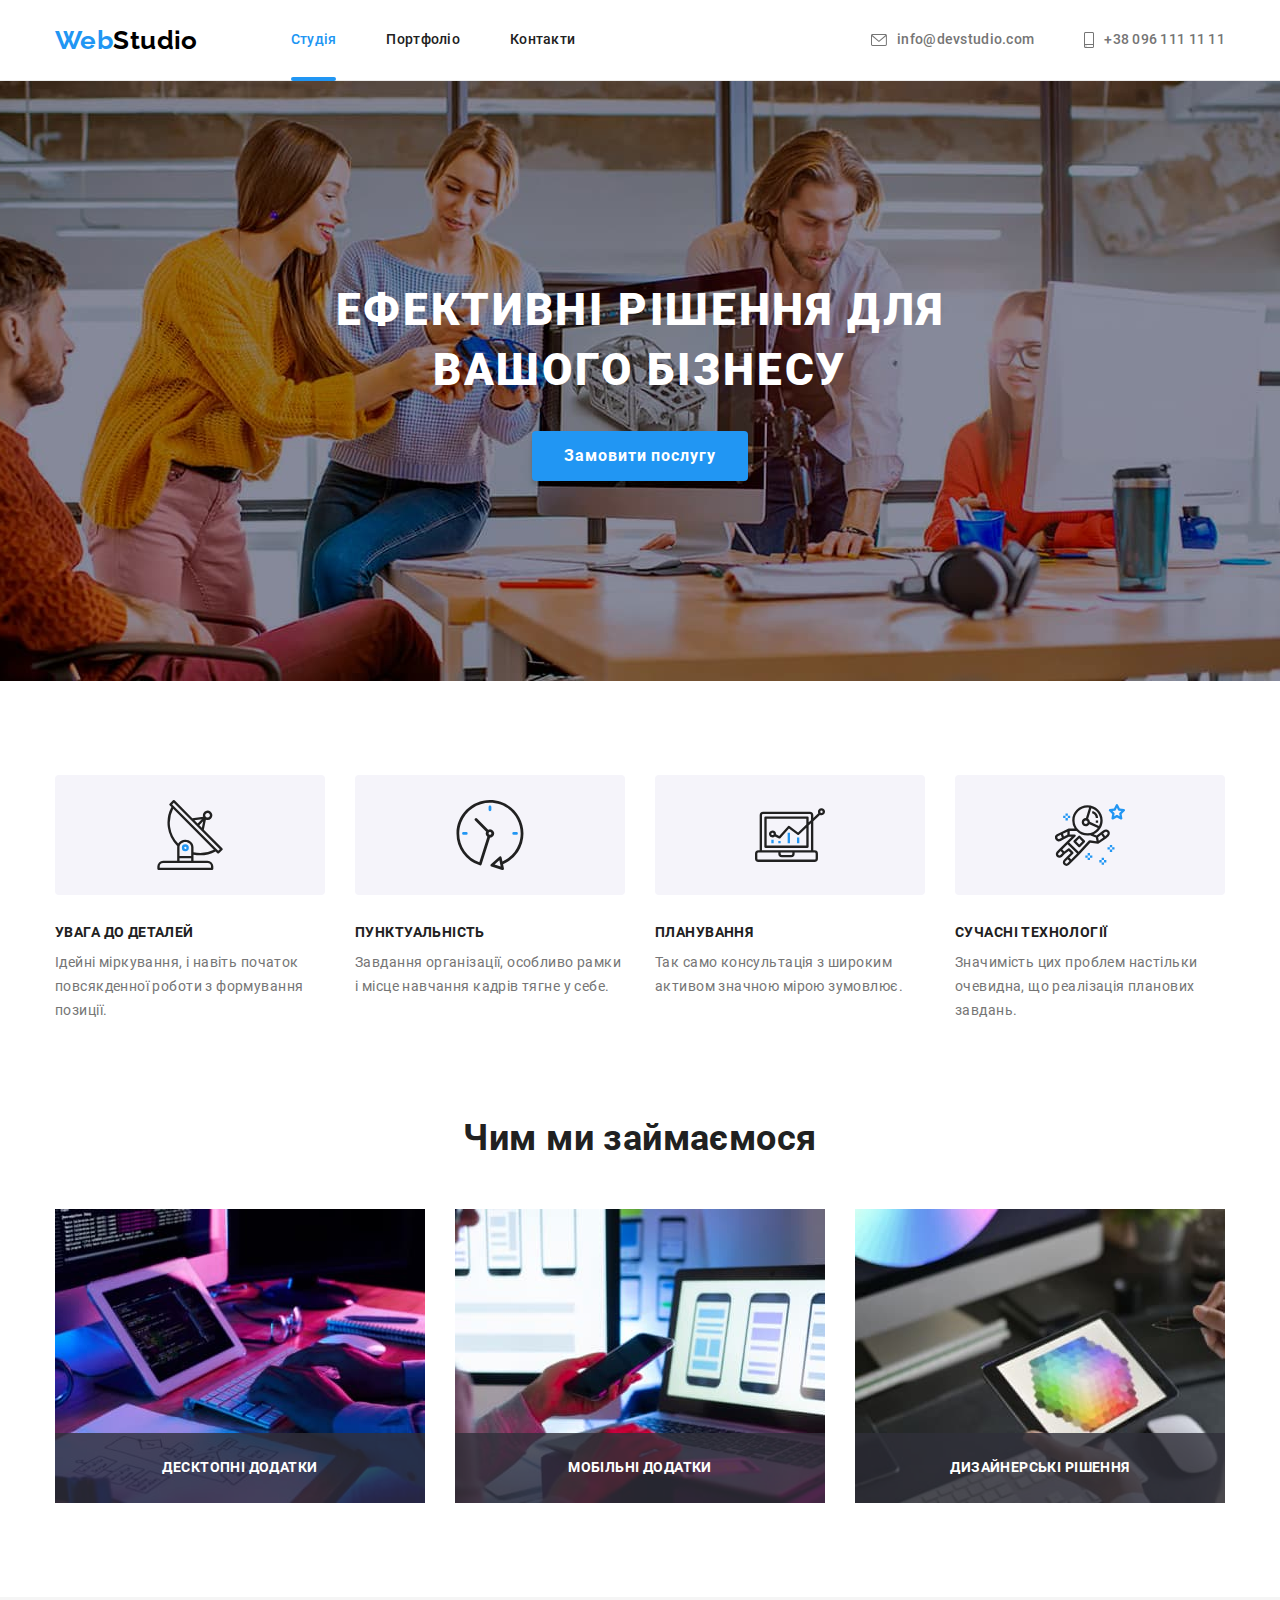
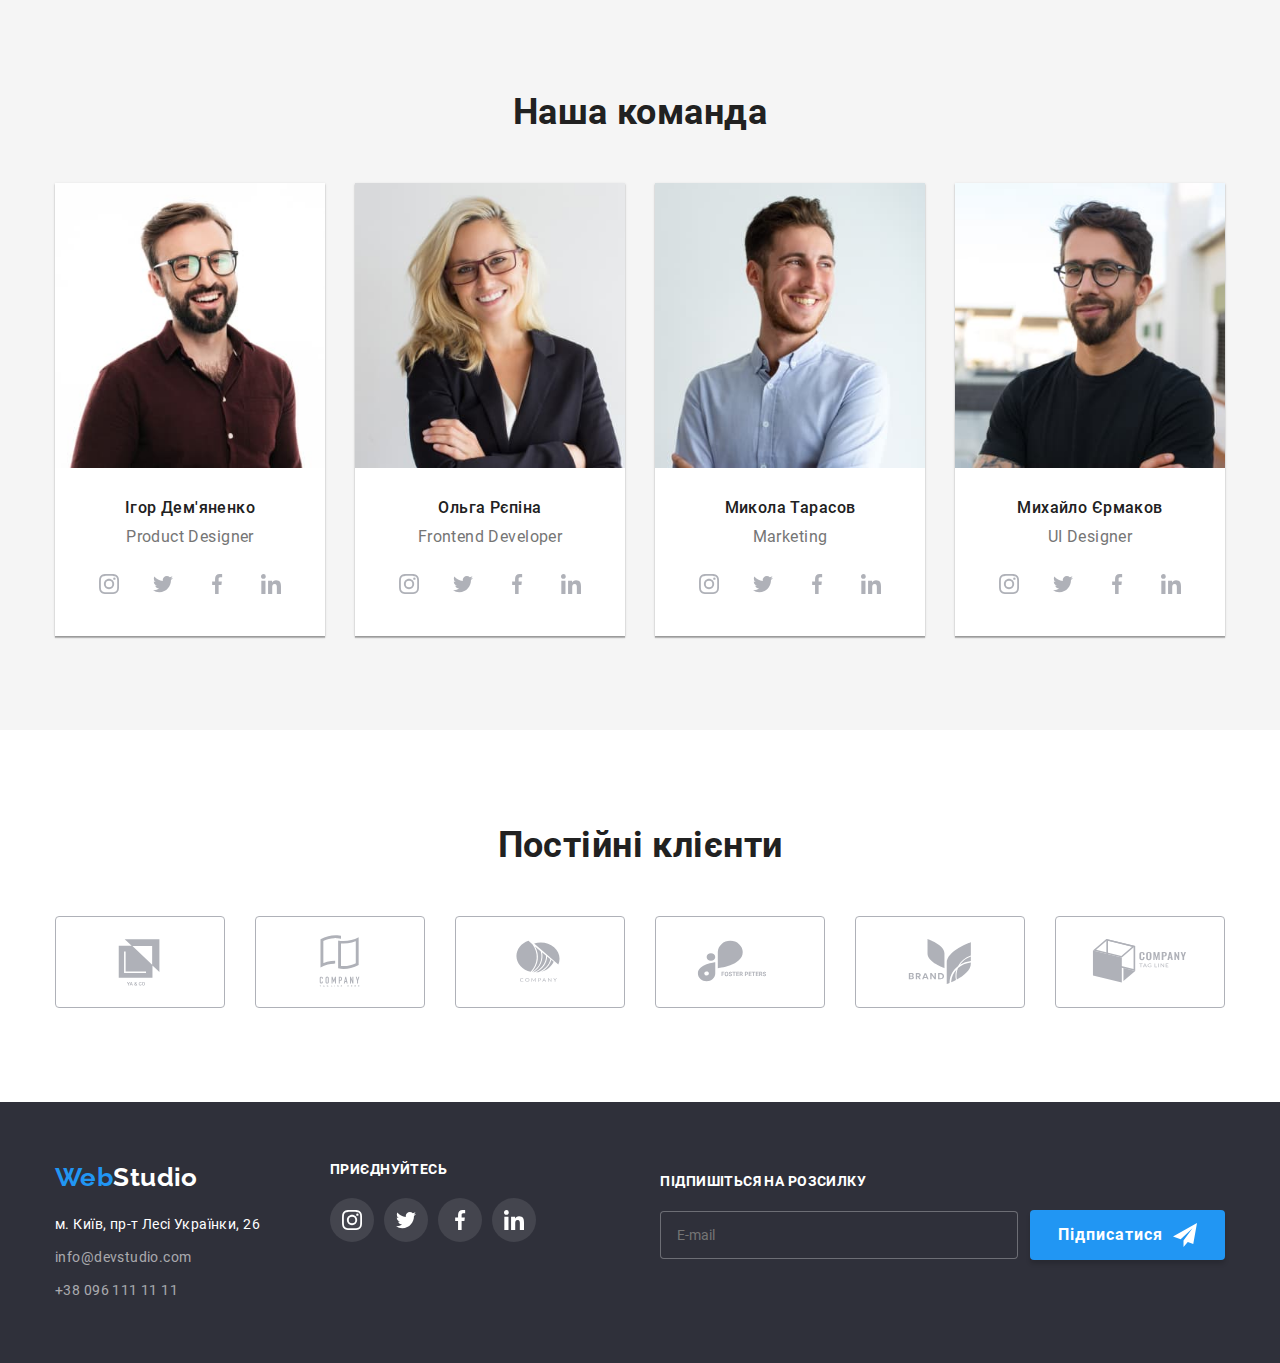
==== commit 4fd8c56f: "адаптивна верстка" ====
--- a/index.html
+++ b/index.html
@@ -5,12 +5,6 @@
     <meta http-equiv="X-UA-Compatible" content="IE=edge" />
     <meta name="viewport" content="width=device-width, initial-scale=1.0" />
     <title>Lesson1</title>
-    <!-- <link rel="preconnect" href="https://fonts.googleapis.com" />
-    <link rel="preconnect" href="https://fonts.gstatic.com" crossorigin />
-    <link
-      href="https://fonts.googleapis.com/css2?family=Raleway:wght@700&family=Roboto:wght@400;500;700;900&display=swap"
-      rel="stylesheet"
-    /> -->
     <link
       rel="stylesheet"
       href="https://cdnjs.cloudflare.com/ajax/libs/modern-normalize/1.1.0/modern-normalize.min.css"
@@ -24,11 +18,7 @@
           <a class="logo" href="/"
             >Web<span class="logo--black">Studio</span></a
           >
-          <button class="header__burger-menu js-open-menu" type="button">
-            <svg width="40" height="40">
-              <use href="./images/menu.svg"></use>
-            </svg>
-          </button>
+
           <ul class="header__menu">
             <li class="header__link-wrapper">
               <a href="./index.html" class="header__link header__link--active"
@@ -43,9 +33,14 @@
             </li>
           </ul>
         </nav>
-
+        <button class="header__burger-menu js-open-menu" type="button">
+          <svg width="40" height="40" aria-label="Перемикач мобільного меню">
+            <use class="icon-menu" href="./images/icons.svg#icon-menu"></use>
+            <use class="icon-close" href="./images/icons.svg#icon-close"></use>
+          </svg>
+        </button>
         <ul class="header__contact">
-          <li>
+          <li class="header__contact-item">
             <a href="mailto:info@devstudio.com" class="header__contact-link">
               <svg class="header__icon" width="16" height="12">
                 <use href="./images/icons.svg#icon-envelope"></use>
@@ -53,7 +48,7 @@
               info@devstudio.com
             </a>
           </li>
-          <li>
+          <li class="header__contact-item">
             <a href="tel:+380961111111" class="header__contact-link">
               <svg class="header__icon" width="10" height="16">
                 <use href="./images/icons.svg#icon-smartphone"></use>
@@ -78,7 +73,7 @@
         <div class="container">
           <h2 class="visually-hidden">Наші переваги</h2>
           <ul class="features__flex">
-            <li>
+            <li class="features__item">
               <div class="features__img">
                 <svg width="70" height="70">
                   <use href="./images/icons.svg#icon-antenna"></use>
@@ -90,7 +85,7 @@
                 формування позиції.
               </p>
             </li>
-            <li>
+            <li class="features__item">
               <div class="features__img">
                 <svg width="70" height="70">
                   <use href="./images/icons.svg#icon-clock"></use>
@@ -102,7 +97,7 @@
                 тягне у себе.
               </p>
             </li>
-            <li>
+            <li class="features__item">
               <div class="features__img">
                 <svg width="70" height="70">
                   <use href="./images/icons.svg#icon-diagram"></use>
@@ -113,7 +108,7 @@
                 Так само консультація з широким активом значною мірою зумовлює.
               </p>
             </li>
-            <li>
+            <li class="features__item">
               <div class="features__img">
                 <svg width="70" height="70">
                   <use href="./images/icons.svg#icon-astronaut"></use>
@@ -137,6 +132,7 @@
               <div class="services__thumb">
                 <img
                   class="services__foto"
+                  srcset="./images/desctop.jpg 1x, ./images/desctop@2x.jpg 2x"
                   src="./images/desctop.jpg"
                   alt="Десктопні додатки"
                   width="370"
@@ -149,6 +145,7 @@
               <div class="services__thumb">
                 <img
                   class="services__foto"
+                  srcset="./images/mobile.jpg 1x, ./images/mobile@2x.jpg 2x"
                   src="./images/mobile.jpg"
                   alt="Мобільні додатки"
                   width="370"
@@ -161,6 +158,7 @@
               <div class="services__thumb">
                 <img
                   class="services__foto"
+                  srcset="./images/design.jpg 1x, ./images/design@2x.jpg 2x"
                   src="./images/design.jpg"
                   alt="Дизайнерські рішення"
                   width="370"
@@ -172,19 +170,44 @@
           </ul>
         </div>
       </section>
-
       <section class="team section">
         <div class="container">
           <h2 class="team__title">Наша команда</h2>
           <ul class="card-team">
             <li class="card-team__item">
-              <img
-                class="card-team__foto"
-                src="./images/igor.jpg"
-                alt="Фото Ігор Дем'яненко"
-                width="270"
-                height="260"
-              />
+              <picture>
+                <source
+                  srcset="
+                    ./images/igor-mobile.jpg    1x,
+                    ./images/igor-mobile@2x.jpg 2x
+                  "
+                  media="(max-width: 767px)"
+                  width="450"
+                  height="460"
+                />
+                <source
+                  srcset="
+                    ./images/igor-tablet.jpg    1x,
+                    ./images/igor-tablet@2x.jpg 2x
+                  "
+                  media="(min-width: 768px)"
+                  width="354"
+                  height="374"
+                />
+                <source
+                  srcset="./images/igor.jpg 1x, ./images/igor@2x.jpg 2x"
+                  media="(min-width: 1200px)"
+                  width="270"
+                  height="260"
+                />
+                <img
+                  class="card-team__foto"
+                  src="./images/igor.jpg"
+                  alt="Фото Ігор Дем'яненко"
+                  width="270"
+                  height="260"
+                />
+              </picture>
               <div class="card-team__wrapper">
                 <h3 class="card-team__title">Ігор Дем'яненко</h3>
                 <p class="card-team__text">Product Designer</p>
@@ -238,13 +261,40 @@
             </li>
 
             <li class="card-team__item">
-              <img
-                class="card-team__foto"
-                src="./images/olga.jpg"
-                alt="Фото Ольга Рєпіна"
-                width="270"
-                height="260"
-              />
+              <picture>
+                <source
+                  srcset="
+                    ./images/olga-mobile.jpg    1x,
+                    ./images/olga-mobile@2x.jpg 2x
+                  "
+                  media="(max-width: 767px)"
+                  width="450"
+                  height="460"
+                />
+                <source
+                  srcset="
+                    ./images/olga-tablet.jpg    1x,
+                    ./images/olga-tablet@2x.jpg 2x
+                  "
+                  media="(min-width: 768px)"
+                  width="354"
+                  height="374"
+                />
+                <source
+                  srcset="./images/olga.jpg 1x, ./images/olga@2x.jpg 2x"
+                  media="(min-width: 1200px)"
+                  width="270"
+                  height="260"
+                />
+                <img
+                  class="card-team__foto"
+                  src="./images/olga.jpg"
+                  alt="Фото Ольга Рєпіна"
+                  width="270"
+                  height="260"
+                />
+              </picture>
+
               <div class="card-team__wrapper">
                 <h3 class="card-team__title">Ольга Рєпіна</h3>
                 <p class="card-team__text">Frontend Developer</p>
@@ -297,13 +347,40 @@
               </div>
             </li>
             <li class="card-team__item">
-              <img
-                class="card-team__foto"
-                src="./images/mykola.jpg"
-                alt="Фото Микола Тарасов"
-                width="270"
-                height="260"
-              />
+              <picture>
+                <source
+                  srcset="
+                    ./images/mykola-mobile.jpg    1x,
+                    ./images/mykola-mobile@2x.jpg 2x
+                  "
+                  media="(max-width: 767px)"
+                  width="450"
+                  height="460"
+                />
+                <source
+                  srcset="
+                    ./images/mykola-tablet.jpg    1x,
+                    ./images/mykola-tablet@2x.jpg 2x
+                  "
+                  media="(min-width: 768px)"
+                  width="354"
+                  height="374"
+                />
+                <source
+                  srcset="./images/mykola.jpg 1x, ./images/mykola@2x.jpg 2x"
+                  media="(min-width: 1200px)"
+                  width="270"
+                  height="260"
+                />
+                <img
+                  class="card-team__foto"
+                  src="./images/mykola.jpg"
+                  alt="Фото Микола Тарасов"
+                  width="270"
+                  height="260"
+                />
+              </picture>
+
               <div class="card-team__wrapper">
                 <h3 class="card-team__title">Микола Тарасов</h3>
                 <p class="card-team__text">Marketing</p>
@@ -356,13 +433,40 @@
               </div>
             </li>
             <li class="card-team__item">
-              <img
-                class="card-team__foto"
-                src="./images/myhajlo.jpg"
-                alt="Фото Михайло Єрмаков"
-                width="270"
-                height="260"
-              />
+              <picture>
+                <source
+                  srcset="
+                    ./images/myhajlo-mobile.jpg    1x,
+                    ./images/myhajlo-mobile@2x.jpg 2x
+                  "
+                  media="(max-width: 767px)"
+                  width="450"
+                  height="460"
+                />
+                <source
+                  srcset="
+                    ./images/myhajlo-tablet.jpg    1x,
+                    ./images/myhajlo-tablet@2x.jpg 2x
+                  "
+                  media="(min-width: 768px)"
+                  width="354"
+                  height="374"
+                />
+                <source
+                  srcset="./images/myhajlo.jpg 1x, ./images/myhajlo@2x.jpg 2x"
+                  media="(min-width: 1200px)"
+                  width="270"
+                  height="260"
+                />
+                <img
+                  class="card-team__foto"
+                  src="./images/myhajlo.jpg"
+                  alt="Фото Михайло Єрмаков"
+                  width="270"
+                  height="260"
+                />
+              </picture>
+
               <div class="card-team__wrapper">
                 <h3 class="card-team__title">Михайло Єрмаков</h3>
                 <p class="card-team__text">UI Designer</p>
@@ -417,6 +521,7 @@
           </ul>
         </div>
       </section>
+
       <section class="clients section">
         <div class="container">
           <h2 class="clients__title">Постійні клієнти</h2>
@@ -470,70 +575,72 @@
     <footer class="footer">
       <div class="container">
         <div class="footer__position">
-          <div>
-            <a class="logo footer__logo" href="/"
-              >Web<span class="logo--white">Studio</span></a
-            >
-            <address>
-              <ul class="footer__address">
-                <li class="footer__item">
-                  <a
-                    class="footer__physikal-address"
-                    href="https://goo.gl/maps/CPtrU1FHBa2aNyZL9"
-                    target="_blank"
-                    rel="noopener noreferrer nofollow"
-                    >м. Київ, пр-т Лесі Українки, 26</a
-                  >
+          <div class="footer__wraper">
+            <div>
+              <a class="logo footer__logo" href="/"
+                >Web<span class="logo--white">Studio</span></a
+              >
+              <address>
+                <ul class="footer__address">
+                  <li class="footer__item">
+                    <a
+                      class="footer__physikal-address"
+                      href="https://goo.gl/maps/CPtrU1FHBa2aNyZL9"
+                      target="_blank"
+                      rel="noopener noreferrer nofollow"
+                      >м. Київ, пр-т Лесі Українки, 26</a
+                    >
+                  </li>
+                  <li class="footer__item">
+                    <a
+                      class="footer__physikal-address footer__physikal-address--color"
+                      href="mailto:info@devstudio.com"
+                      >info@devstudio.com</a
+                    >
+                  </li>
+                  <li class="footer__item">
+                    <a
+                      class="footer__physikal-address footer__physikal-address--color"
+                      href="tel:+380961111111"
+                      >+38 096 111 11 11</a
+                    >
+                  </li>
+                </ul>
+              </address>
+            </div>
+            <div class="footer__social-adress">
+              <p class="footer__text">Приєднуйтесь</p>
+              <ul class="footer__social-list">
+                <li class="footer__social-item">
+                  <a class="footer__social-link" href="">
+                    <svg class="footer__social-icon" width="20" height="20">
+                      <use href="./images/icons.svg#icon-instagram"></use>
+                    </svg>
+                  </a>
                 </li>
-                <li class="footer__item">
-                  <a
-                    class="footer__physikal-address footer__physikal-address--color"
-                    href="mailto:info@devstudio.com"
-                    >info@devstudio.com</a
-                  >
+                <li class="footer__social-item">
+                  <a class="footer__social-link" href="">
+                    <svg class="footer__social-icon" width="20" height="20">
+                      <use href="./images/icons.svg#icon-twitter"></use>
+                    </svg>
+                  </a>
                 </li>
-                <li class="footer__item">
-                  <a
-                    class="footer__physikal-address footer__physikal-address--color"
-                    href="tel:+380961111111"
-                    >+38 096 111 11 11</a
-                  >
+                <li class="footer__social-item">
+                  <a class="footer__social-link" href="">
+                    <svg class="footer__social-icon" width="20" height="20">
+                      <use href="./images/icons.svg#icon-facebook"></use>
+                    </svg>
+                  </a>
+                </li>
+                <li class="footer__social-item">
+                  <a class="footer__social-link" href="">
+                    <svg class="footer__social-icon" width="20" height="20">
+                      <use href="./images/icons.svg#icon-linkedin"></use>
+                    </svg>
+                  </a>
                 </li>
               </ul>
-            </address>
-          </div>
-          <div>
-            <p class="footer__text">Приєднуйтесь</p>
-            <ul class="footer__social-list">
-              <li class="footer__social-item">
-                <a class="footer__social-link" href="">
-                  <svg class="footer__social-icon" width="20" height="20">
-                    <use href="./images/icons.svg#icon-instagram"></use>
-                  </svg>
-                </a>
-              </li>
-              <li class="footer__social-item">
-                <a class="footer__social-link" href="">
-                  <svg class="footer__social-icon" width="20" height="20">
-                    <use href="./images/icons.svg#icon-twitter"></use>
-                  </svg>
-                </a>
-              </li>
-              <li class="footer__social-item">
-                <a class="footer__social-link" href="">
-                  <svg class="footer__social-icon" width="20" height="20">
-                    <use href="./images/icons.svg#icon-facebook"></use>
-                  </svg>
-                </a>
-              </li>
-              <li class="footer__social-item">
-                <a class="footer__social-link" href="">
-                  <svg class="footer__social-icon" width="20" height="20">
-                    <use href="./images/icons.svg#icon-linkedin"></use>
-                  </svg>
-                </a>
-              </li>
-            </ul>
+            </div>
           </div>
           <div>
             <p class="footer__text">Підпишіться на розсилку</p>
@@ -561,6 +668,55 @@
         </div>
       </div>
     </footer>
+
+    <div class="mobile-menu js-menu-container" id="mobile-menu">
+      <button class="mobile-menu__close-button js-close-menu" type="button">
+        <svg width="40" height="40">
+          <use href="./images/icons.svg#icon-close"></use>
+        </svg>
+      </button>
+      <div class="mobile-menu__wrapper">
+        <nav class="mobile-menu__nav">
+          <ul class="mobile-menu__list">
+            <li class="mobile-menu__item">
+              <a href="./index.html" class="mobile-menu__link">Студія</a>
+            </li>
+            <li class="mobile-menu__item">
+              <a href="./portfolio.html" class="mobile-menu__link">Портфоліо</a>
+            </li>
+            <li class="mobile-menu__item">
+              <a href="" class="mobile-menu__link">Контакти</a>
+            </li>
+          </ul>
+          <ul class="mobile-menu__contact">
+            <li>
+              <a href="tel:+380961111111" class="mobile-menu__tel"
+                >+38 096 111 11 11</a
+              >
+            </li>
+            <li>
+              <a href="mailto:info@devstudio.com" class="mobile-menu__mail"
+                >info@devstudio.com</a
+              >
+            </li>
+          </ul>
+          <ul class="mobile-menu__social-list">
+            <li class="mobile-menu__social-item">
+              <a class="mobile-menu__social-link" href="">Instagram</a>
+            </li>
+            <li class="mobile-menu__social-item">
+              <a class="mobile-menu__social-link" href="">Twitter</a>
+            </li>
+            <li class="mobile-menu__social-item">
+              <a class="mobile-menu__social-link" href="">Facebook</a>
+            </li>
+            <li class="mobile-menu__social-item">
+              <a class="mobile-menu__social-link" href="">LinkedIn</a>
+            </li>
+          </ul>
+        </nav>
+      </div>
+    </div>
 
     <div class="backdrop is-hidden" data-modal>
       <div class="modal">
@@ -640,6 +796,7 @@
       </div>
     </div>
 
+    <script src="./js/mobile-menu.js"></script>
     <script src="./js/modal.js"></script>
   </body>
 </html>
--- a/css/main.min.css
+++ b/css/main.min.css
@@ -1 +1 @@
-body{color:var(--primary-text-color);font-family:"Roboto","Raleway",sans-serif;font-size:14px;font-weight:400;letter-spacing:.03em;background-color:var(--wite-color)}ul{list-style-type:none}.h1,h2,h3,h4,h5,h6,p,ul{padding:0;margin:0}.container{width:1200px;margin:0 auto;padding:0 15px;-webkit-box-sizing:border-box;box-sizing:border-box}img{display:block;max-width:100%;height:auto}.visually-hidden{position:absolute;white-space:nowrap;width:1px;height:1px;overflow:hidden;border:0;padding:0;clip:rect(0 0 0 0);-webkit-clip-path:inset(50%);clip-path:inset(50%);margin:-1px}.is-hidden{opacity:0;visibility:hidden;pointer-events:none}.section{padding-top:94px;padding-bottom:94px}@font-face{font-family:"Roboto";src:url("../../fonts/Roboto-Bold.woff2") format("woff2"),url("../../fonts/Roboto-Bold.woff") format("woff");font-weight:700;font-style:normal;font-display:swap}@font-face{font-family:"Roboto";src:url("../../fonts/Roboto-Regular.woff") format("woff2"),url("../../fonts/Roboto-Regular.woff") format("woff");font-weight:400;font-style:normal;font-display:swap}@font-face{font-family:"Roboto";src:url("../../fonts/Roboto-Medium.woff2") format("woff2"),url("../../fonts/Roboto-Medium.woff") format("woff");font-weight:500;font-style:normal;font-display:swap}@font-face{font-family:"Roboto";src:url("../../fonts/Roboto-Black.woff2") format("woff2"),url("../../fonts/Roboto-Black.woff") format("woff");font-weight:900;font-style:normal;font-display:swap}@font-face{font-family:"Raleway";src:url("../../fonts/Raleway-Bold.woff2") format("woff2"),url("../../fonts/Raleway-Bold.woff") format("woff");font-weight:700;font-style:normal;font-display:swap}:root{--primary-text-color: #212121;--secondary-color: #757575;--accent-color: #2196F3;--wite-color: #FFFFFF;--logo-svg-color: #000000;--background-color: #F5F5F5;--background-secondary-color: #2F303A;--background-auxiliary-color: #F5F4FA;--background-button-hover: #188CE8;--background-social-color: rgba(255, 255, 255, 0.1);--background-services: rgba(47, 48, 58, 0.8);--background-modal: rgba(0, 0, 0, 0.2);--border-color: #EEEEEE;--color-address: rgba(255, 255, 255, 0.6);--color-social-icon: #AFB1B8;--color-border: rgba(236, 236, 236, 1);--border-input: rgba(33, 33, 33, 0.2);--border-input-footer: rgba(255, 255, 255, 0.3)}.logo{color:var(--accent-color);font-family:"Raleway";font-weight:700;font-size:26px;line-height:1.19;text-decoration:none;margin-right:93px}.logo--black{color:var(--logo-svg-color)}.logo--white{color:var(--wite-color)}.footer__logo{display:block;margin-bottom:20px}.header{border-bottom:1px solid var(--color-border)}.header__container{display:-webkit-box;display:-ms-flexbox;display:flex;-webkit-box-pack:justify;-ms-flex-pack:justify;justify-content:space-between;-webkit-box-align:center;-ms-flex-align:center;align-items:center}.header__nav{display:-webkit-box;display:-ms-flexbox;display:flex;-webkit-box-align:center;-ms-flex-align:center;align-items:center}.header__menu{display:none;-webkit-box-align:center;-ms-flex-align:center;align-items:center;gap:50px}@media(min-width: 480px){.header__menu{display:-webkit-box;display:-ms-flexbox;display:flex}}.header__link-wrapper{position:relative}.header__link{display:block;padding-top:32px;padding-bottom:32px;color:var(--primary-text-color);-webkit-transition-property:color;transition-property:color;-webkit-transition-duration:250ms;transition-duration:250ms;-webkit-transition-timing-function:cubic-bezier(0.4, 0, 0.2, 1);transition-timing-function:cubic-bezier(0.4, 0, 0.2, 1);font-size:14px;font-weight:500;line-height:1.14;letter-spacing:.02em;text-decoration:none}.header__link:hover,.header__link:focus{color:var(--accent-color)}.header__link--active{color:var(--accent-color)}.header__link--active::after{position:absolute;bottom:-1px;display:block;width:100%;height:4px;background-color:currentColor;border-radius:2px;content:""}.header__contact{display:none;gap:50px}@media(min-width: 480px){.header__contact{display:-webkit-box;display:-ms-flexbox;display:flex}}.header__contact-link{display:-webkit-box;display:-ms-flexbox;display:flex;-webkit-box-align:center;-ms-flex-align:center;align-items:center;gap:10px;padding:32px 0;color:var(--secondary-color);-webkit-transition-property:color;transition-property:color;-webkit-transition-duration:250ms;transition-duration:250ms;-webkit-transition-timing-function:cubic-bezier(0.4, 0, 0.2, 1);transition-timing-function:cubic-bezier(0.4, 0, 0.2, 1);font-weight:500;line-height:1.14;letter-spacing:.02em;text-decoration:none}.header__contact-link:hover,.header__contact-link:focus{color:var(--accent-color)}.header__icon{fill:var(--secondary-color);-webkit-transition-property:fill;transition-property:fill;-webkit-transition-duration:250ms;transition-duration:250ms;-webkit-transition-timing-function:cubic-bezier(0.4, 0, 0.2, 1);transition-timing-function:cubic-bezier(0.4, 0, 0.2, 1)}.header__contact-link:hover .header__icon,.header__contact-link:focus .header__icon{fill:var(--accent-color)}.hero__title{max-width:696px;margin:0 auto;margin-bottom:30px;color:var(--wite-color);font-weight:900;font-size:44px;line-height:1.36;text-align:center;letter-spacing:.06em;text-transform:uppercase}.hero.section{max-width:1600px;height:600px;margin-left:auto;margin-right:auto;background-image:-webkit-gradient(linear, left top, left bottom, from(rgba(47, 48, 58, 0.4)), to(rgba(47, 48, 58, 0.4))),url(../images/fon-Img.jpg);background-image:linear-gradient(rgba(47, 48, 58, 0.4), rgba(47, 48, 58, 0.4)),url(../images/fon-Img.jpg);background-color:var(--background-secondary-color);padding-top:200px;padding-bottom:200px}.button{margin:0 auto;color:var(--wite-color);padding:10px 32px;font-family:inherit;font-weight:700;font-size:16px;line-height:1.88;display:-webkit-box;display:-ms-flexbox;display:flex;-webkit-box-align:center;-ms-flex-align:center;align-items:center;text-align:center;letter-spacing:.06em;background-color:var(--accent-color);-webkit-transition-property:background-color;transition-property:background-color;-webkit-transition-duration:250ms;transition-duration:250ms;-webkit-transition-timing-function:cubic-bezier(0.4, 0, 0.2, 1);transition-timing-function:cubic-bezier(0.4, 0, 0.2, 1);border-radius:4px;-webkit-box-shadow:0px 4px 4px rgba(0,0,0,.15);box-shadow:0px 4px 4px rgba(0,0,0,.15);border:none;cursor:pointer}.button:focus,.button:hover{background-color:var(--background-button-hover)}.footer__button{gap:10px;padding:10px 28px}.modal__button{padding:10px 52px}.features{background:var(--wite-color)}.features__flex{display:-webkit-box;display:-ms-flexbox;display:flex;gap:30px}.features__img{display:-webkit-box;display:-ms-flexbox;display:flex;-webkit-box-align:center;-ms-flex-align:center;align-items:center;-webkit-box-pack:center;-ms-flex-pack:center;justify-content:center;margin-bottom:30px;width:270px;height:120px;background:var(--background-auxiliary-color);border-radius:4px}.features__title{font-weight:700;font-size:14px;line-height:1.14;text-transform:uppercase;margin-bottom:10px}.features__text{color:var(--secondary-color);line-height:1.71}.services{background:var(--wite-color);padding-top:0}.services__title{font-weight:700;font-size:36px;line-height:1.17;text-align:center;margin-bottom:50px}.services__flex{display:-webkit-box;display:-ms-flexbox;display:flex;gap:30px}.services__text{position:absolute;bottom:0;right:0;left:0;display:-webkit-box;display:-ms-flexbox;display:flex;-webkit-box-align:center;-ms-flex-align:center;align-items:center;-webkit-box-pack:center;-ms-flex-pack:center;justify-content:center;width:370px;height:70px;background:var(--background-services);font-weight:700;line-height:1.14;color:var(--wite-color);text-transform:uppercase}.services__thumb{position:relative}.team{background:var(--background-color)}.team__title{font-weight:700;font-size:36px;line-height:1.17;text-align:center;margin-bottom:50px}.card-team{display:-webkit-box;display:-ms-flexbox;display:flex;gap:30px}.card-team__item{background:var(--wite-color);-webkit-box-shadow:0px 1px 3px rgba(0,0,0,.12),0px 1px 1px rgba(0,0,0,.14),0px 2px 1px rgba(0,0,0,.2);box-shadow:0px 1px 3px rgba(0,0,0,.12),0px 1px 1px rgba(0,0,0,.14),0px 2px 1px rgba(0,0,0,.2)}.card-team__title{font-weight:500;font-size:16px;line-height:1.19;margin-bottom:10px;text-align:center}.card-team__text{margin-bottom:16px;color:var(--secondary-color);font-size:16px;line-height:1.19;text-align:center}.card-team__wrapper{padding-top:30px;padding-bottom:30px}.card-team__social-list{display:-webkit-box;display:-ms-flexbox;display:flex;-webkit-box-pack:center;-ms-flex-pack:center;justify-content:center;gap:10px}.card-team__social-item{width:44px;height:44px;background-color:var(--wite-color)}.card-team__social-link{display:-webkit-box;display:-ms-flexbox;display:flex;-webkit-box-align:center;-ms-flex-align:center;align-items:center;-webkit-box-pack:center;-ms-flex-pack:center;justify-content:center;border-radius:50%;fill:currentColor;width:100%;height:100%;-webkit-transition-property:background-color;transition-property:background-color;-webkit-transition-duration:250ms;transition-duration:250ms;-webkit-transition-timing-function:cubic-bezier(0.4, 0, 0.2, 1);transition-timing-function:cubic-bezier(0.4, 0, 0.2, 1)}.card-team__social-link:hover,.card-team__social-link:focus{background-color:var(--accent-color)}.card-team__social-icon{fill:var(--color-social-icon);-webkit-transition-property:fill;transition-property:fill;-webkit-transition-duration:250ms;transition-duration:250ms;-webkit-transition-timing-function:cubic-bezier(0.4, 0, 0.2, 1);transition-timing-function:cubic-bezier(0.4, 0, 0.2, 1)}.card-team__social-link:hover .card-team__social-icon,.card-team__social-link:focus .card-team__social-icon{fill:var(--wite-color)}.clients__title{margin-bottom:50px;font-weight:700;font-size:36px;line-height:42px;text-align:center}.clients__list{display:-webkit-box;display:-ms-flexbox;display:flex;-webkit-box-align:center;-ms-flex-align:center;align-items:center;-webkit-box-pack:center;-ms-flex-pack:center;justify-content:center;gap:30px}.clients__item{width:170px;height:92px}.clients__link{display:-webkit-box;display:-ms-flexbox;display:flex;-webkit-box-align:center;-ms-flex-align:center;align-items:center;-webkit-box-pack:center;-ms-flex-pack:center;justify-content:center;border:1px solid var(--color-social-icon);-webkit-transition-property:border-color;transition-property:border-color;-webkit-transition-duration:250ms;transition-duration:250ms;-webkit-transition-timing-function:cubic-bezier(0.4, 0, 0.2, 1);transition-timing-function:cubic-bezier(0.4, 0, 0.2, 1);border-radius:4px;width:100%;height:100%}.clients__link:hover,.clients__link:focus{border-color:var(--accent-color)}.clients__icon{fill:var(--color-social-icon);-webkit-transition-property:fill;transition-property:fill;-webkit-transition-duration:250ms;transition-duration:250ms;-webkit-transition-timing-function:cubic-bezier(0.4, 0, 0.2, 1);transition-timing-function:cubic-bezier(0.4, 0, 0.2, 1)}.clients__link:hover .clients__icon,.clients__link:focus .clients__icon{fill:var(--accent-color)}.footer{background:var(--background-secondary-color);padding-top:60px;padding-bottom:60px}.footer__physikal-address{display:block;color:var(--wite-color);font-style:normal;line-height:1.71;text-decoration:none;-webkit-transition-property:color;transition-property:color;-webkit-transition-duration:250ms;transition-duration:250ms;-webkit-transition-timing-function:cubic-bezier(0.4, 0, 0.2, 1);transition-timing-function:cubic-bezier(0.4, 0, 0.2, 1)}.footer__physikal-address:hover,.footer__physikal-address:focus{color:var(--accent-color)}.footer__item{margin-bottom:9px}.footer__item:last-child{margin-bottom:0}.footer__physikal-address--color{color:var(--color-address)}.footer__text{color:var(--wite-color);font-weight:700;line-height:1.14;text-transform:uppercase;margin-bottom:20px}.footer__position{display:-webkit-box;display:-ms-flexbox;display:flex;-webkit-box-align:baseline;-ms-flex-align:baseline;align-items:baseline;-webkit-box-pack:justify;-ms-flex-pack:justify;justify-content:space-between}.footer__social-list{display:-webkit-box;display:-ms-flexbox;display:flex;gap:10px}.footer__social-item{width:44px;height:44px}.footer__social-link{display:-webkit-box;display:-ms-flexbox;display:flex;-webkit-box-align:center;-ms-flex-align:center;align-items:center;-webkit-box-pack:center;-ms-flex-pack:center;justify-content:center;border-radius:50%;fill:currentColor;background-color:var(--background-social-color);width:100%;height:100%;-webkit-transition-property:background-color;transition-property:background-color;-webkit-transition-duration:250ms;transition-duration:250ms;-webkit-transition-timing-function:cubic-bezier(0.4, 0, 0.2, 1);transition-timing-function:cubic-bezier(0.4, 0, 0.2, 1)}.footer__social-link:hover,.footer__social-link:focus{background-color:var(--accent-color)}.footer__social-icon{fill:var(--wite-color)}.footer__subscription-form{display:-webkit-box;display:-ms-flexbox;display:flex;-webkit-box-align:center;-ms-flex-align:center;align-items:center;-webkit-box-pack:center;-ms-flex-pack:center;justify-content:center}.footer__input{width:358px;padding:15px 295px 15px 16px;margin-right:12px;border:1px solid var(--border-input-footer);border-radius:4px;outline:none;background-color:var(--background-secondary-color);color:var(--wite-color);-webkit-transition-property:border-color;transition-property:border-color;-webkit-transition-duration:250ms;transition-duration:250ms;-webkit-transition-timing-function:cubic-bezier(0.4, 0, 0.2, 1);transition-timing-function:cubic-bezier(0.4, 0, 0.2, 1)}.footer__input:focus{border-color:var(--accent-color)}.footer__subscription-icon{fill:var(--wite-color)}.control{display:-webkit-box;display:-ms-flexbox;display:flex;-webkit-box-pack:center;-ms-flex-pack:center;justify-content:center;gap:8px;margin-bottom:50px}.control__button{padding:6px 22px;color:var(--primary-text-color);font-family:inherit;font-weight:500;font-size:16px;line-height:1.63;letter-spacing:.03em;background:var(--background-auxiliary-color);border-radius:4px;border:none;cursor:pointer;-webkit-transition-property:color,background-color,-webkit-box-shadow;transition-property:color,background-color,-webkit-box-shadow;transition-property:color,background-color,box-shadow;transition-property:color,background-color,box-shadow,-webkit-box-shadow;-webkit-transition-duration:250ms;transition-duration:250ms;-webkit-transition-timing-function:cubic-bezier(0.4, 0, 0.2, 1);transition-timing-function:cubic-bezier(0.4, 0, 0.2, 1)}.control__button:hover,.control__button:focus{color:var(--wite-color);background-color:var(--accent-color);-webkit-box-shadow:0px 3px 1px rgba(0,0,0,.1),0px 1px 2px rgba(0,0,0,.08),0px 2px 2px rgba(0,0,0,.12);box-shadow:0px 3px 1px rgba(0,0,0,.1),0px 1px 2px rgba(0,0,0,.08),0px 2px 2px rgba(0,0,0,.12)}.portfolio{display:-webkit-box;display:-ms-flexbox;display:flex;-ms-flex-wrap:wrap;flex-wrap:wrap;gap:30px}.portfolio__link{display:block;text-decoration:none;-webkit-transition-property:-webkit-box-shadow;transition-property:-webkit-box-shadow;transition-property:box-shadow;transition-property:box-shadow, -webkit-box-shadow;-webkit-transition-duration:250ms;transition-duration:250ms;-webkit-transition-timing-function:cubic-bezier(0.4, 0, 0.2, 1);transition-timing-function:cubic-bezier(0.4, 0, 0.2, 1)}.portfolio__link:hover,.portfolio__link:focus{-webkit-box-shadow:0px 1px 1px rgba(0,0,0,.12),0px 4px 4px rgba(0,0,0,.06),1px 4px 6px rgba(0,0,0,.16);box-shadow:0px 1px 1px rgba(0,0,0,.12),0px 4px 4px rgba(0,0,0,.06),1px 4px 6px rgba(0,0,0,.16)}.portfolio__overlay-thumb{position:relative;overflow:hidden}.portfolio__overlay{position:absolute;top:0;padding:63px 24px;background:rgba(33,150,243,.9);-webkit-transform:translateY(100%);transform:translateY(100%);-webkit-transition-property:-webkit-transform;transition-property:-webkit-transform;transition-property:transform;transition-property:transform, -webkit-transform;-webkit-transition-duration:250ms;transition-duration:250ms;-webkit-transition-timing-function:cubic-bezier(0.4, 0, 0.2, 1);transition-timing-function:cubic-bezier(0.4, 0, 0.2, 1)}.portfolio__link:hover .portfolio__overlay,.portfolio__link:focus .portfolio__overlay{-webkit-transform:translateY(0);transform:translateY(0)}.portfolio__text-overlay{font-size:18px;line-height:1.56;color:var(--wite-color)}.portfolio__title{margin-bottom:4px;font-family:"Roboto";color:var(--primary-text-color);font-weight:700;font-size:18px;line-height:2;letter-spacing:.06em}.portfolio__text{color:var(--secondary-color);font-size:16px;line-height:1.88}.portfolio__wrapper{padding:20px 24px;-webkit-box-sizing:border-box;box-sizing:border-box;border:1px solid var(--border-color);border-top:none}.backdrop{position:fixed;top:0;left:0;width:100%;height:100%;background-color:var(--background-modal);-webkit-transition:opacity 250ms cubic-bezier(0.4, 0, 0.2, 1),visibility 250ms cubic-bezier(0.4, 0, 0.2, 1);transition:opacity 250ms cubic-bezier(0.4, 0, 0.2, 1),visibility 250ms cubic-bezier(0.4, 0, 0.2, 1)}.modal{position:absolute;top:50%;left:50%;-webkit-transform:translate(-50%, -50%);transform:translate(-50%, -50%);width:528px;height:581px;padding:40px;background-color:var(--wite-color)}.modal__close-button{display:-webkit-box;display:-ms-flexbox;display:flex;-webkit-box-align:center;-ms-flex-align:center;align-items:center;-webkit-box-pack:center;-ms-flex-pack:center;justify-content:center;position:absolute;top:8px;right:8px;width:30px;height:30px;cursor:pointer;border-radius:50%;background:var(--wite-color);border:1px solid rgba(0,0,0,.1)}.modal__close-button:focus,.modal__close-button:hover{fill:var(--accent-color)}.modal__text{font-weight:700;font-size:20px;line-height:1.15;text-align:center;margin-bottom:12px}.modal__lable{display:block;font-size:12px;line-height:1.17;letter-spacing:.01em;color:var(--secondary-color);margin-bottom:4px}.modal__wrapper{position:relative;margin-bottom:10px}.modal__input{width:100%;padding:11px 12px 11px 32px;border:1px solid var(--border-input);border-radius:4px;outline:none;-webkit-transition-property:border-color;transition-property:border-color;-webkit-transition-duration:250ms;transition-duration:250ms;-webkit-transition-timing-function:cubic-bezier(0.4, 0, 0.2, 1);transition-timing-function:cubic-bezier(0.4, 0, 0.2, 1)}.modal__input:focus{border-color:var(--accent-color)}.modal__icon{position:absolute;fill:var(--primary-text-color);left:12px;top:50%;-webkit-transform:translateY(-50%);transform:translateY(-50%);-webkit-transition-property:fill;transition-property:fill;-webkit-transition-duration:250ms;transition-duration:250ms;-webkit-transition-timing-function:cubic-bezier(0.4, 0, 0.2, 1);transition-timing-function:cubic-bezier(0.4, 0, 0.2, 1)}.modal__input:focus+.modal__icon,.modal__input:hover+.modal__icon{fill:var(--accent-color)}.modal__textarea{display:block;width:100%;height:120px;padding:12px 16px;margin-bottom:20px;resize:none;border:1px solid var(--border-input);outline:none;-webkit-transition-property:border-color;transition-property:border-color;-webkit-transition-duration:250ms;transition-duration:250ms;-webkit-transition-timing-function:cubic-bezier(0.4, 0, 0.2, 1);transition-timing-function:cubic-bezier(0.4, 0, 0.2, 1)}.modal__textarea:focus{border-color:var(--accent-color)}.modal__wrapper-check{display:-webkit-box;display:-ms-flexbox;display:flex;-webkit-box-align:center;-ms-flex-align:center;align-items:center;-webkit-box-pack:center;-ms-flex-pack:center;justify-content:center;margin-bottom:30px}.modal__checkbox-label{position:relative;color:var(--secondary-color);line-height:1.71;padding-left:25px}.modal__checkbox-link{color:var(--accent-color)}.modal__checkbox-input{position:absolute;left:0;top:50%;-webkit-transform:translateY(-50%);transform:translateY(-50%);-webkit-appearance:none;-moz-appearance:none;appearance:none}.modal__icon-check,.modal__icon-check--active{position:absolute;left:0;top:50%;-webkit-transform:translateY(-50%);transform:translateY(-50%);-webkit-transition-property:display;transition-property:display;-webkit-transition-duration:250ms;transition-duration:250ms;-webkit-transition-timing-function:cubic-bezier(0.4, 0, 0.2, 1);transition-timing-function:cubic-bezier(0.4, 0, 0.2, 1)}.modal__icon-check--active{opacity:0;fill:var(--wite-color);background-color:var(--accent-color)}.modal__checkbox-input:checked+.modal__icon-check--active{opacity:1}.modal__checkbox-input:checked~.modal__icon-check{display:none}/*# sourceMappingURL=main.min.css.map */+body{color:var(--primary-text-color);font-family:"Roboto","Raleway",sans-serif;font-size:14px;font-weight:400;letter-spacing:.03em;background-color:var(--wite-color)}ul{list-style-type:none}.h1,h2,h3,h4,h5,h6,p,ul{padding:0;margin:0}.container{padding:0 15px;margin:0 auto}@media(min-width: 480px){.container{width:480px}}@media(min-width: 768px){.container{width:768px}}@media(min-width: 1200px){.container{width:1200px}}img{display:block;max-width:100%;height:auto}.visually-hidden{position:absolute;white-space:nowrap;width:1px;height:1px;overflow:hidden;border:0;padding:0;clip:rect(0 0 0 0);-webkit-clip-path:inset(50%);clip-path:inset(50%);margin:-1px}.is-hidden{opacity:0;visibility:hidden;pointer-events:none}.section{padding-top:60px;padding-bottom:60px}@media(min-width: 1200px){.section{padding-top:94px;padding-bottom:94px}}@font-face{font-family:"Roboto";src:url("../../fonts/Roboto-Bold.woff2") format("woff2"),url("../../fonts/Roboto-Bold.woff") format("woff");font-weight:700;font-style:normal;font-display:swap}@font-face{font-family:"Roboto";src:url("../../fonts/Roboto-Regular.woff") format("woff2"),url("../../fonts/Roboto-Regular.woff") format("woff");font-weight:400;font-style:normal;font-display:swap}@font-face{font-family:"Roboto";src:url("../../fonts/Roboto-Medium.woff2") format("woff2"),url("../../fonts/Roboto-Medium.woff") format("woff");font-weight:500;font-style:normal;font-display:swap}@font-face{font-family:"Roboto";src:url("../../fonts/Roboto-Black.woff2") format("woff2"),url("../../fonts/Roboto-Black.woff") format("woff");font-weight:900;font-style:normal;font-display:swap}@font-face{font-family:"Raleway";src:url("../../fonts/Raleway-Bold.woff2") format("woff2"),url("../../fonts/Raleway-Bold.woff") format("woff");font-weight:700;font-style:normal;font-display:swap}:root{--primary-text-color: #212121;--secondary-color: #757575;--accent-color: #2196F3;--wite-color: #FFFFFF;--logo-svg-color: #000000;--background-color: #F5F5F5;--background-secondary-color: #2F303A;--background-auxiliary-color: #F5F4FA;--background-button-hover: #188CE8;--background-social-color: rgba(255, 255, 255, 0.1);--background-services: rgba(47, 48, 58, 0.8);--background-modal: rgba(0, 0, 0, 0.2);--border-color: #EEEEEE;--color-address: rgba(255, 255, 255, 0.6);--color-social-icon: #AFB1B8;--color-border: rgba(236, 236, 236, 1);--border-input: rgba(33, 33, 33, 0.2);--border-input-footer: rgba(255, 255, 255, 0.3)}.logo{color:var(--accent-color);font-family:"Raleway";font-weight:700;font-size:24px;line-height:1.17;text-decoration:none}@media(min-width: 768px){.logo{margin-right:87px}}@media(min-width: 1200px){.logo{font-size:26px;line-height:1.19;margin-right:93px}}.logo--black{color:var(--logo-svg-color)}.logo--white{color:var(--wite-color)}.footer__logo{display:block;margin-bottom:20px}@media(min-width: 768px){.footer__logo{margin-right:0}}.mobile-menu{position:fixed;top:0;left:0;-webkit-transform:translateX(-100%);transform:translateX(-100%);width:100%;height:100%;background-color:var(--wite-color);padding-top:48px;padding-bottom:48px;padding-left:40px;z-index:1;-webkit-transition-property:-webkit-transform;transition-property:-webkit-transform;transition-property:transform;transition-property:transform, -webkit-transform;-webkit-transition-duration:250ms;transition-duration:250ms;-webkit-transition-timing-function:cubic-bezier(0.4, 0, 0.2, 1);transition-timing-function:cubic-bezier(0.4, 0, 0.2, 1);overflow-y:scroll}.mobile-menu.is-open{-webkit-transform:translateX(0);transform:translateX(0)}.mobile-menu__close-button{position:absolute;top:10px;right:15px;border:none;background-color:var(--wite-color)}.mobile-menu__close-button:focus,.mobile-menu__close-button:hover{fill:var(--accent-color)}.mobile-menu__wrapper{display:-webkit-box;display:-ms-flexbox;display:flex;-webkit-box-orient:vertical;-webkit-box-direction:normal;-ms-flex-direction:column;flex-direction:column}.mobile-menu__item{margin-bottom:32px}.mobile-menu__item:last-child{margin-bottom:302px}.mobile-menu__link{color:var(--primary-text-color);font-weight:500;font-size:40px;line-height:1.18;letter-spacing:.02em;text-decoration:none}.mobile-menu__link:focus,.mobile-menu__link:hover{color:var(--accent-color)}.mobile-menu__tel{display:block;margin-bottom:32px;color:var(--accent-color);font-weight:500;font-size:34px;line-height:1.18;letter-spacing:.02em;text-decoration:none}.mobile-menu__mail{display:block;margin-bottom:64px;color:var(--secondary-color);font-weight:500;font-size:24px;line-height:1.17;letter-spacing:.02em;text-decoration:none}.mobile-menu__mail:focus,.mobile-menu__mail:hover{color:var(--accent-color)}.mobile-menu__contact{margin-bottom:64px}.mobile-menu__social-list{display:-webkit-box;display:-ms-flexbox;display:flex;-ms-flex-wrap:wrap;flex-wrap:wrap;gap:10px}.mobile-menu__social-link{color:var(--accent-color);font-weight:500;font-size:18px;line-height:1.22;letter-spacing:.02em;text-decoration:none}.mobile-menu__social-link:focus,.mobile-menu__social-link:hover{color:var(--accent-color)}.mobile-menu__social-item{border-right:1px solid rgba(33,33,33,.2);padding-right:10px}.mobile-menu__social-item:last-child{border-right:none}.header{border-bottom:1px solid var(--color-border)}.header__container{display:-webkit-box;display:-ms-flexbox;display:flex;-webkit-box-pack:justify;-ms-flex-pack:justify;justify-content:space-between;-webkit-box-align:center;-ms-flex-align:center;align-items:center}.header__burger-menu{fill:var(--logo-svg-color);border:none;background-color:var(--wite-color);padding:10px 0}@media(min-width: 768px){.header__burger-menu{display:none}}.header__burger-menu .icon-close{display:none}.header__nav{display:-webkit-box;display:-ms-flexbox;display:flex;-webkit-box-align:center;-ms-flex-align:center;align-items:center}.header__menu{display:none;-webkit-box-align:center;-ms-flex-align:center;align-items:center;gap:50px}@media(min-width: 768px){.header__menu{display:-webkit-box;display:-ms-flexbox;display:flex}}.header__link-wrapper{position:relative}.header__link{display:block;padding-top:32px;padding-bottom:32px;color:var(--primary-text-color);-webkit-transition-property:color;transition-property:color;-webkit-transition-duration:250ms;transition-duration:250ms;-webkit-transition-timing-function:cubic-bezier(0.4, 0, 0.2, 1);transition-timing-function:cubic-bezier(0.4, 0, 0.2, 1);font-size:14px;font-weight:500;line-height:1.14;letter-spacing:.02em;text-decoration:none}.header__link:hover,.header__link:focus{color:var(--accent-color)}.header__link--active{color:var(--accent-color)}.header__link--active::after{position:absolute;bottom:-1px;display:block;width:100%;height:4px;background-color:currentColor;border-radius:2px;content:""}.header__contact{display:none}@media(min-width: 768px){.header__contact{display:block}}@media(min-width: 1200px){.header__contact{display:-webkit-box;display:-ms-flexbox;display:flex;-webkit-box-align:center;-ms-flex-align:center;align-items:center;gap:50px}}@media(max-width: 1199px){.header__contact-item:not(:last-child){margin-bottom:10px}}.header__contact-link{display:-webkit-box;display:-ms-flexbox;display:flex;-webkit-box-align:center;-ms-flex-align:center;align-items:center;gap:10px;color:var(--secondary-color);-webkit-transition-property:color;transition-property:color;-webkit-transition-duration:250ms;transition-duration:250ms;-webkit-transition-timing-function:cubic-bezier(0.4, 0, 0.2, 1);transition-timing-function:cubic-bezier(0.4, 0, 0.2, 1);font-weight:500;line-height:1.14;letter-spacing:.02em;text-decoration:none}.header__contact-link:hover,.header__contact-link:focus{color:var(--accent-color)}@media(min-width: 1200px){.header__contact-link{padding:32px 0}}.header__icon{fill:var(--secondary-color);-webkit-transition-property:fill;transition-property:fill;-webkit-transition-duration:250ms;transition-duration:250ms;-webkit-transition-timing-function:cubic-bezier(0.4, 0, 0.2, 1);transition-timing-function:cubic-bezier(0.4, 0, 0.2, 1)}.header__contact-link:hover .header__icon,.header__contact-link:focus .header__icon{fill:var(--accent-color)}.hero__title{max-width:696px;margin:0 auto;margin-bottom:30px;color:var(--wite-color);font-weight:900;font-size:44px;line-height:1.36;text-align:center;letter-spacing:.06em;text-transform:uppercase}.hero.section{max-width:1600px;height:600px;margin-left:auto;margin-right:auto;background-image:-webkit-gradient(linear, left top, left bottom, from(rgba(47, 48, 58, 0.4)), to(rgba(47, 48, 58, 0.4))),url(../images/fon-img.jpg);background-image:linear-gradient(rgba(47, 48, 58, 0.4), rgba(47, 48, 58, 0.4)),url(../images/fon-img.jpg);background-color:var(--background-secondary-color);padding-top:200px;padding-bottom:200px;background-repeat:no-repeat;background-position:center;background-size:cover}@media(min-device-pixel-ratio: 2),(-webkit-min-device-pixel-ratio: 2),(min-resolution: 192dpi){.hero.section{background-image:url(../images/fon-img@2x.jpg)}}@media(max-width: 767px){.hero.section{background-image:url(../images/fon-mobile.jpg)}}@media(max-width: 767px)and (min-device-pixel-ratio: 2),(max-width: 767px)and (-webkit-min-device-pixel-ratio: 2),(max-width: 767px)and (min-resolution: 192dpi){.hero.section{background-image:url(../images/fon-mobile@2x.jpg)}}@media(min-width: 768px){.hero.section{background-image:url(../images/fon-tablet.jpg)}}@media(min-width: 768px)and (min-device-pixel-ratio: 2),(min-width: 768px)and (-webkit-min-device-pixel-ratio: 2),(min-width: 768px)and (min-resolution: 192dpi){.hero.section{background-image:url(../images/fon-tablet@2x.jpg)}}@media(min-width: 1200px){.hero.section{background-image:url(../images/fon-desktop.jpg)}}@media(min-width: 1200px)and (min-device-pixel-ratio: 2),(min-width: 1200px)and (-webkit-min-device-pixel-ratio: 2),(min-width: 1200px)and (min-resolution: 192dpi){.hero.section{background-image:url(../images/fon-desktop@2x.jpg)}}.button{margin:0 auto;color:var(--wite-color);padding:10px 32px;font-family:inherit;font-weight:700;font-size:16px;line-height:1.88;display:-webkit-box;display:-ms-flexbox;display:flex;-webkit-box-align:center;-ms-flex-align:center;align-items:center;text-align:center;letter-spacing:.06em;background-color:var(--accent-color);-webkit-transition-property:background-color;transition-property:background-color;-webkit-transition-duration:250ms;transition-duration:250ms;-webkit-transition-timing-function:cubic-bezier(0.4, 0, 0.2, 1);transition-timing-function:cubic-bezier(0.4, 0, 0.2, 1);border-radius:4px;-webkit-box-shadow:0px 4px 4px rgba(0,0,0,.15);box-shadow:0px 4px 4px rgba(0,0,0,.15);border:none;cursor:pointer}.button:focus,.button:hover{background-color:var(--background-button-hover)}.footer__button{gap:10px;padding:10px 28px}.modal__button{padding:10px 52px}.features{background:var(--wite-color)}.features__flex{display:block}@media(min-width: 768px){.features__flex{display:-webkit-box;display:-ms-flexbox;display:flex;-ms-flex-wrap:wrap;flex-wrap:wrap;-webkit-box-pack:justify;-ms-flex-pack:justify;justify-content:space-between}}@media(max-width: 767px){.features__item{margin-bottom:30px}.features__item:last-child{margin-bottom:0}}@media(min-width: 768px){.features__item{-ms-flex-preferred-size:calc((100% - 30px)/2);flex-basis:calc((100% - 30px)/2)}}@media(min-width: 1200px){.features__item{-ms-flex-preferred-size:calc((100% - 90px)/4);flex-basis:calc((100% - 90px)/4)}}.features__img{display:-webkit-box;display:-ms-flexbox;display:flex;-webkit-box-align:center;-ms-flex-align:center;align-items:center;-webkit-box-pack:center;-ms-flex-pack:center;justify-content:center;margin-bottom:30px;width:450px;height:120px;padding-left:15px;padding-right:15px;background:var(--background-auxiliary-color);border-radius:4px}@media(min-width: 768px){.features__img{width:354px}}@media(min-width: 1200px){.features__img{width:270px}}.features__title{font-weight:700;font-size:14px;line-height:1.14;text-transform:uppercase;margin-bottom:10px}@media(max-width: 767px){.features__title{text-align:center}}.features__text{color:var(--secondary-color);line-height:1.71}@media(min-width: 768px)and (max-width: 1199px){.features__text{margin-bottom:30px}}.services{display:none;background:var(--wite-color);padding-top:0}@media(min-width: 1200px){.services{display:block}}.services__title{font-weight:700;font-size:36px;line-height:1.17;text-align:center;margin-bottom:50px}.services__flex{display:-webkit-box;display:-ms-flexbox;display:flex;gap:30px}.services__text{position:absolute;bottom:0;right:0;left:0;display:-webkit-box;display:-ms-flexbox;display:flex;-webkit-box-align:center;-ms-flex-align:center;align-items:center;-webkit-box-pack:center;-ms-flex-pack:center;justify-content:center;width:370px;height:70px;background:var(--background-services);font-weight:700;line-height:1.14;color:var(--wite-color);text-transform:uppercase}.services__thumb{position:relative}.team{background:var(--background-color)}.team__title{font-weight:700;font-size:28px;line-height:1.18;text-align:center;margin-bottom:30px}@media(min-width: 1200px){.team__title{font-weight:700;font-size:36px;line-height:1.17;margin-bottom:50px}}.card-team{display:block}@media(min-width: 768px){.card-team{display:-webkit-box;display:-ms-flexbox;display:flex;-ms-flex-wrap:wrap;flex-wrap:wrap;gap:30px}}.card-team__item{background:var(--wite-color);-webkit-box-shadow:0px 1px 3px rgba(0,0,0,.12),0px 1px 1px rgba(0,0,0,.14),0px 2px 1px rgba(0,0,0,.2);box-shadow:0px 1px 3px rgba(0,0,0,.12),0px 1px 1px rgba(0,0,0,.14),0px 2px 1px rgba(0,0,0,.2)}@media(max-width: 767px){.card-team__item{margin-bottom:30px}}@media(min-width: 768px){.card-team__item{-ms-flex-preferred-size:calc((100% - 30px)/2);flex-basis:calc((100% - 30px)/2)}}@media(min-width: 1200px){.card-team__item{-ms-flex-preferred-size:calc((100% - 90px)/4);flex-basis:calc((100% - 90px)/4)}}.card-team__title{font-weight:500;font-size:16px;line-height:1.19;margin-bottom:10px;text-align:center}.card-team__text{margin-bottom:16px;color:var(--secondary-color);font-size:16px;line-height:1.19;text-align:center}.card-team__wrapper{padding-top:30px;padding-bottom:30px}.card-team__social-list{display:-webkit-box;display:-ms-flexbox;display:flex;-webkit-box-pack:center;-ms-flex-pack:center;justify-content:center;gap:10px}.card-team__social-item{width:44px;height:44px;background-color:var(--wite-color)}.card-team__foto{margin:0 auto}.card-team__social-link{display:-webkit-box;display:-ms-flexbox;display:flex;-webkit-box-align:center;-ms-flex-align:center;align-items:center;-webkit-box-pack:center;-ms-flex-pack:center;justify-content:center;border-radius:50%;fill:currentColor;width:100%;height:100%;-webkit-transition-property:background-color;transition-property:background-color;-webkit-transition-duration:250ms;transition-duration:250ms;-webkit-transition-timing-function:cubic-bezier(0.4, 0, 0.2, 1);transition-timing-function:cubic-bezier(0.4, 0, 0.2, 1)}.card-team__social-link:hover,.card-team__social-link:focus{background-color:var(--accent-color)}.card-team__social-icon{fill:var(--color-social-icon);-webkit-transition-property:fill;transition-property:fill;-webkit-transition-duration:250ms;transition-duration:250ms;-webkit-transition-timing-function:cubic-bezier(0.4, 0, 0.2, 1);transition-timing-function:cubic-bezier(0.4, 0, 0.2, 1)}.card-team__social-link:hover .card-team__social-icon,.card-team__social-link:focus .card-team__social-icon{fill:var(--wite-color)}.clients__title{margin-bottom:50px;font-weight:700;font-size:36px;line-height:42px;text-align:center}.clients__list{display:block}@media(min-width: 480px){.clients__list{display:-webkit-box;display:-ms-flexbox;display:flex;-ms-flex-wrap:wrap;flex-wrap:wrap;-webkit-box-align:center;-ms-flex-align:center;align-items:center;-webkit-box-pack:center;-ms-flex-pack:center;justify-content:center;gap:30px}}.clients__item{width:170px;height:92px}@media(min-width: 480px){.clients__item{-ms-flex-preferred-size:calc((100% - 30px)/2);flex-basis:calc((100% - 30px)/2)}}@media(min-width: 768px){.clients__item{-ms-flex-preferred-size:calc((100% - 90px)/3);flex-basis:calc((100% - 90px)/3)}}@media(min-width: 1200px){.clients__item{-ms-flex-preferred-size:calc((100% - 150px)/6);flex-basis:calc((100% - 150px)/6)}}.clients__link{display:-webkit-box;display:-ms-flexbox;display:flex;-webkit-box-align:center;-ms-flex-align:center;align-items:center;-webkit-box-pack:center;-ms-flex-pack:center;justify-content:center;border:1px solid var(--color-social-icon);-webkit-transition-property:border-color;transition-property:border-color;-webkit-transition-duration:250ms;transition-duration:250ms;-webkit-transition-timing-function:cubic-bezier(0.4, 0, 0.2, 1);transition-timing-function:cubic-bezier(0.4, 0, 0.2, 1);border-radius:4px;width:100%;height:100%}.clients__link:hover,.clients__link:focus{border-color:var(--accent-color)}.clients__icon{fill:var(--color-social-icon);-webkit-transition-property:fill;transition-property:fill;-webkit-transition-duration:250ms;transition-duration:250ms;-webkit-transition-timing-function:cubic-bezier(0.4, 0, 0.2, 1);transition-timing-function:cubic-bezier(0.4, 0, 0.2, 1)}.clients__link:hover .clients__icon,.clients__link:focus .clients__icon{fill:var(--accent-color)}.footer{background:var(--background-secondary-color);padding-top:60px;padding-bottom:60px}.footer__physikal-address{display:block;color:var(--wite-color);font-style:normal;line-height:1.71;text-decoration:none;-webkit-transition-property:color;transition-property:color;-webkit-transition-duration:250ms;transition-duration:250ms;-webkit-transition-timing-function:cubic-bezier(0.4, 0, 0.2, 1);transition-timing-function:cubic-bezier(0.4, 0, 0.2, 1)}.footer__physikal-address:hover,.footer__physikal-address:focus{color:var(--accent-color)}@media(max-width: 1199px){.footer__address{margin-bottom:60px}}.footer__item{margin-bottom:8px}@media(min-width: 1200px){.footer__item{margin-bottom:9px}}.footer__item:last-child{margin-bottom:0}.footer__physikal-address--color{color:var(--color-address)}@media(min-width: 1200px){.footer__social-adress{margin-left:70px}}.footer__text{color:var(--wite-color);font-weight:700;line-height:1.14;text-transform:uppercase;margin-bottom:20px}.footer__position{display:block;-webkit-box-align:baseline;-ms-flex-align:baseline;align-items:baseline;-webkit-box-pack:justify;-ms-flex-pack:justify;justify-content:space-between}@media(min-width: 768px)and (max-width: 1199px){.footer__position{-webkit-box-flex:1;-ms-flex-positive:1;flex-grow:1}}@media(min-width: 1200px){.footer__position{display:-webkit-box;display:-ms-flexbox;display:flex;-webkit-box-pack:justify;-ms-flex-pack:justify;justify-content:space-between}}@media(max-width: 1199px){.footer__position{text-align:center}}@media(min-width: 768px){.footer__wraper{display:-webkit-box;display:-ms-flexbox;display:flex;-ms-flex-pack:distribute;justify-content:space-around}}@media(min-width: 1200px){.footer__wraper{display:-webkit-box;display:-ms-flexbox;display:flex}}.footer__social-list{display:-webkit-box;display:-ms-flexbox;display:flex;gap:10px;-webkit-box-align:center;-ms-flex-align:center;align-items:center;-webkit-box-pack:center;-ms-flex-pack:center;justify-content:center}@media(max-width: 767px){.footer__social-list{margin-bottom:60px}}.footer__social-item{width:44px;height:44px}.footer__social-link{display:-webkit-box;display:-ms-flexbox;display:flex;-webkit-box-align:center;-ms-flex-align:center;align-items:center;-webkit-box-pack:center;-ms-flex-pack:center;justify-content:center;border-radius:50%;fill:currentColor;background-color:var(--background-social-color);width:100%;height:100%;-webkit-transition-property:background-color;transition-property:background-color;-webkit-transition-duration:250ms;transition-duration:250ms;-webkit-transition-timing-function:cubic-bezier(0.4, 0, 0.2, 1);transition-timing-function:cubic-bezier(0.4, 0, 0.2, 1)}.footer__social-link:hover,.footer__social-link:focus{background-color:var(--accent-color)}.footer__social-icon{fill:var(--wite-color)}.footer__subscription-form{display:block;-webkit-box-align:center;-ms-flex-align:center;align-items:center;-webkit-box-pack:center;-ms-flex-pack:center;justify-content:center}@media(min-width: 1200px){.footer__subscription-form{display:-webkit-box;display:-ms-flexbox;display:flex}}.footer__input{width:358px;padding:15px 295px 15px 16px;margin-right:12px;border:1px solid var(--border-input-footer);border-radius:4px;outline:none;background-color:var(--background-secondary-color);color:var(--wite-color);-webkit-transition-property:border-color;transition-property:border-color;-webkit-transition-duration:250ms;transition-duration:250ms;-webkit-transition-timing-function:cubic-bezier(0.4, 0, 0.2, 1);transition-timing-function:cubic-bezier(0.4, 0, 0.2, 1)}@media(max-width: 1199px){.footer__input{margin-bottom:20px;padding:15px 387px 15px 16px;width:450px}}.footer__input:focus{border-color:var(--accent-color)}.footer__subscription-icon{fill:var(--wite-color)}.control{display:-webkit-box;display:-ms-flexbox;display:flex;-webkit-box-pack:center;-ms-flex-pack:center;justify-content:center;gap:8px;margin-bottom:50px}.control__button{padding:6px 22px;color:var(--primary-text-color);font-family:inherit;font-weight:500;font-size:16px;line-height:1.63;letter-spacing:.03em;background:var(--background-auxiliary-color);border-radius:4px;border:none;cursor:pointer;-webkit-transition-property:color,background-color,-webkit-box-shadow;transition-property:color,background-color,-webkit-box-shadow;transition-property:color,background-color,box-shadow;transition-property:color,background-color,box-shadow,-webkit-box-shadow;-webkit-transition-duration:250ms;transition-duration:250ms;-webkit-transition-timing-function:cubic-bezier(0.4, 0, 0.2, 1);transition-timing-function:cubic-bezier(0.4, 0, 0.2, 1)}.control__button:hover,.control__button:focus{color:var(--wite-color);background-color:var(--accent-color);-webkit-box-shadow:0px 3px 1px rgba(0,0,0,.1),0px 1px 2px rgba(0,0,0,.08),0px 2px 2px rgba(0,0,0,.12);box-shadow:0px 3px 1px rgba(0,0,0,.1),0px 1px 2px rgba(0,0,0,.08),0px 2px 2px rgba(0,0,0,.12)}.portfolio{display:-webkit-box;display:-ms-flexbox;display:flex;-ms-flex-wrap:wrap;flex-wrap:wrap;gap:30px}.portfolio__link{display:block;text-decoration:none;-webkit-transition-property:-webkit-box-shadow;transition-property:-webkit-box-shadow;transition-property:box-shadow;transition-property:box-shadow, -webkit-box-shadow;-webkit-transition-duration:250ms;transition-duration:250ms;-webkit-transition-timing-function:cubic-bezier(0.4, 0, 0.2, 1);transition-timing-function:cubic-bezier(0.4, 0, 0.2, 1)}.portfolio__link:hover,.portfolio__link:focus{-webkit-box-shadow:0px 1px 1px rgba(0,0,0,.12),0px 4px 4px rgba(0,0,0,.06),1px 4px 6px rgba(0,0,0,.16);box-shadow:0px 1px 1px rgba(0,0,0,.12),0px 4px 4px rgba(0,0,0,.06),1px 4px 6px rgba(0,0,0,.16)}.portfolio__overlay-thumb{position:relative;overflow:hidden}.portfolio__overlay{position:absolute;top:0;padding:63px 24px;background:rgba(33,150,243,.9);-webkit-transform:translateY(100%);transform:translateY(100%);-webkit-transition-property:-webkit-transform;transition-property:-webkit-transform;transition-property:transform;transition-property:transform, -webkit-transform;-webkit-transition-duration:250ms;transition-duration:250ms;-webkit-transition-timing-function:cubic-bezier(0.4, 0, 0.2, 1);transition-timing-function:cubic-bezier(0.4, 0, 0.2, 1)}.portfolio__link:hover .portfolio__overlay,.portfolio__link:focus .portfolio__overlay{-webkit-transform:translateY(0);transform:translateY(0)}.portfolio__text-overlay{font-size:18px;line-height:1.56;color:var(--wite-color)}.portfolio__title{margin-bottom:4px;font-family:"Roboto";color:var(--primary-text-color);font-weight:700;font-size:18px;line-height:2;letter-spacing:.06em}.portfolio__text{color:var(--secondary-color);font-size:16px;line-height:1.88}.portfolio__wrapper{padding:20px 24px;-webkit-box-sizing:border-box;box-sizing:border-box;border:1px solid var(--border-color);border-top:none}.backdrop{position:fixed;top:0;left:0;width:100%;height:100%;background-color:var(--background-modal);-webkit-transition:opacity 250ms cubic-bezier(0.4, 0, 0.2, 1),visibility 250ms cubic-bezier(0.4, 0, 0.2, 1);transition:opacity 250ms cubic-bezier(0.4, 0, 0.2, 1),visibility 250ms cubic-bezier(0.4, 0, 0.2, 1);overflow-y:scroll}.modal{position:absolute;top:50%;left:50%;-webkit-transform:translate(-50%, -50%);transform:translate(-50%, -50%);width:450px;height:609px;padding:40px;background-color:var(--wite-color);overflow-y:scroll}@media(min-width: 1200px){.modal{width:528px;height:581px}}.modal__close-button{display:-webkit-box;display:-ms-flexbox;display:flex;-webkit-box-align:center;-ms-flex-align:center;align-items:center;-webkit-box-pack:center;-ms-flex-pack:center;justify-content:center;position:absolute;top:8px;right:8px;width:30px;height:30px;cursor:pointer;border-radius:50%;background:var(--wite-color);border:1px solid rgba(0,0,0,.1)}.modal__close-button:focus,.modal__close-button:hover{fill:var(--accent-color)}.modal__text{font-weight:700;font-size:20px;line-height:1.5;text-align:center;margin-bottom:12px}@media(min-width: 1200px){.modal__text{font-size:20px;line-height:1.15}}.modal__lable{display:block;font-size:12px;line-height:1.17;letter-spacing:.01em;color:var(--secondary-color);margin-bottom:4px}.modal__wrapper{position:relative;margin-bottom:10px}.modal__input{width:100%;padding:11px 12px 11px 32px;border:1px solid var(--border-input);border-radius:4px;outline:none;-webkit-transition-property:border-color;transition-property:border-color;-webkit-transition-duration:250ms;transition-duration:250ms;-webkit-transition-timing-function:cubic-bezier(0.4, 0, 0.2, 1);transition-timing-function:cubic-bezier(0.4, 0, 0.2, 1)}.modal__input:focus{border-color:var(--accent-color)}.modal__icon{position:absolute;fill:var(--primary-text-color);left:12px;top:50%;-webkit-transform:translateY(-50%);transform:translateY(-50%);-webkit-transition-property:fill;transition-property:fill;-webkit-transition-duration:250ms;transition-duration:250ms;-webkit-transition-timing-function:cubic-bezier(0.4, 0, 0.2, 1);transition-timing-function:cubic-bezier(0.4, 0, 0.2, 1)}.modal__input:focus+.modal__icon,.modal__input:hover+.modal__icon{fill:var(--accent-color)}.modal__textarea{display:block;width:100%;height:120px;padding:12px 16px;margin-bottom:20px;resize:none;border:1px solid var(--border-input);outline:none;-webkit-transition-property:border-color;transition-property:border-color;-webkit-transition-duration:250ms;transition-duration:250ms;-webkit-transition-timing-function:cubic-bezier(0.4, 0, 0.2, 1);transition-timing-function:cubic-bezier(0.4, 0, 0.2, 1)}.modal__textarea:focus{border-color:var(--accent-color)}.modal__wrapper-check{display:-webkit-box;display:-ms-flexbox;display:flex;-webkit-box-align:center;-ms-flex-align:center;align-items:center;-webkit-box-pack:center;-ms-flex-pack:center;justify-content:center;margin-bottom:30px}.modal__checkbox-label{position:relative;color:var(--secondary-color);font-size:12px;line-height:1.17;padding-left:25px}@media(min-width: 1200px){.modal__checkbox-label{font-size:14px;line-height:1.71}}.modal__checkbox-link{color:var(--accent-color)}.modal__checkbox-input{position:absolute;left:0;top:50%;-webkit-transform:translateY(-50%);transform:translateY(-50%);-webkit-appearance:none;-moz-appearance:none;appearance:none}.modal__icon-check,.modal__icon-check--active{position:absolute;left:0;top:50%;-webkit-transform:translateY(-50%);transform:translateY(-50%);-webkit-transition-property:display;transition-property:display;-webkit-transition-duration:250ms;transition-duration:250ms;-webkit-transition-timing-function:cubic-bezier(0.4, 0, 0.2, 1);transition-timing-function:cubic-bezier(0.4, 0, 0.2, 1)}.modal__icon-check--active{opacity:0;fill:var(--wite-color);background-color:var(--accent-color)}.modal__checkbox-input:checked+.modal__icon-check--active{opacity:1}.modal__checkbox-input:checked~.modal__icon-check{display:none}/*# sourceMappingURL=main.min.css.map */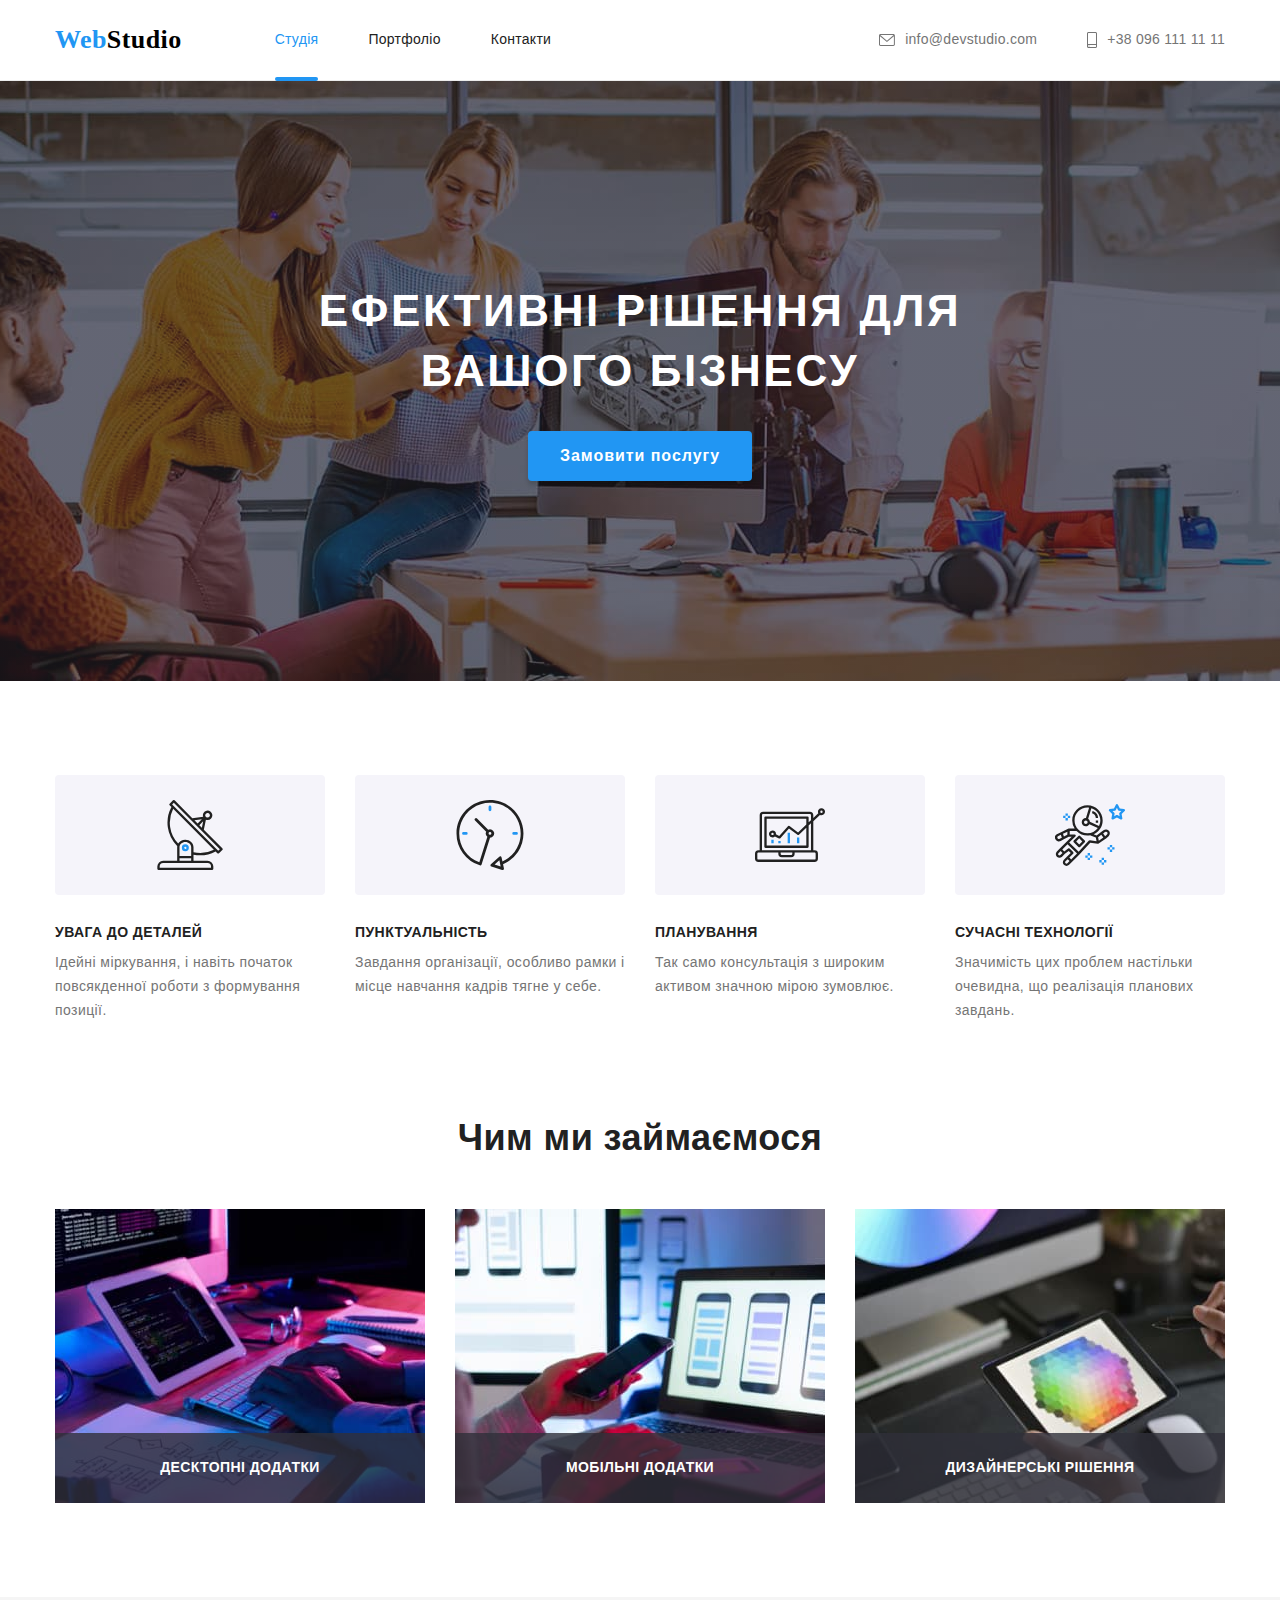
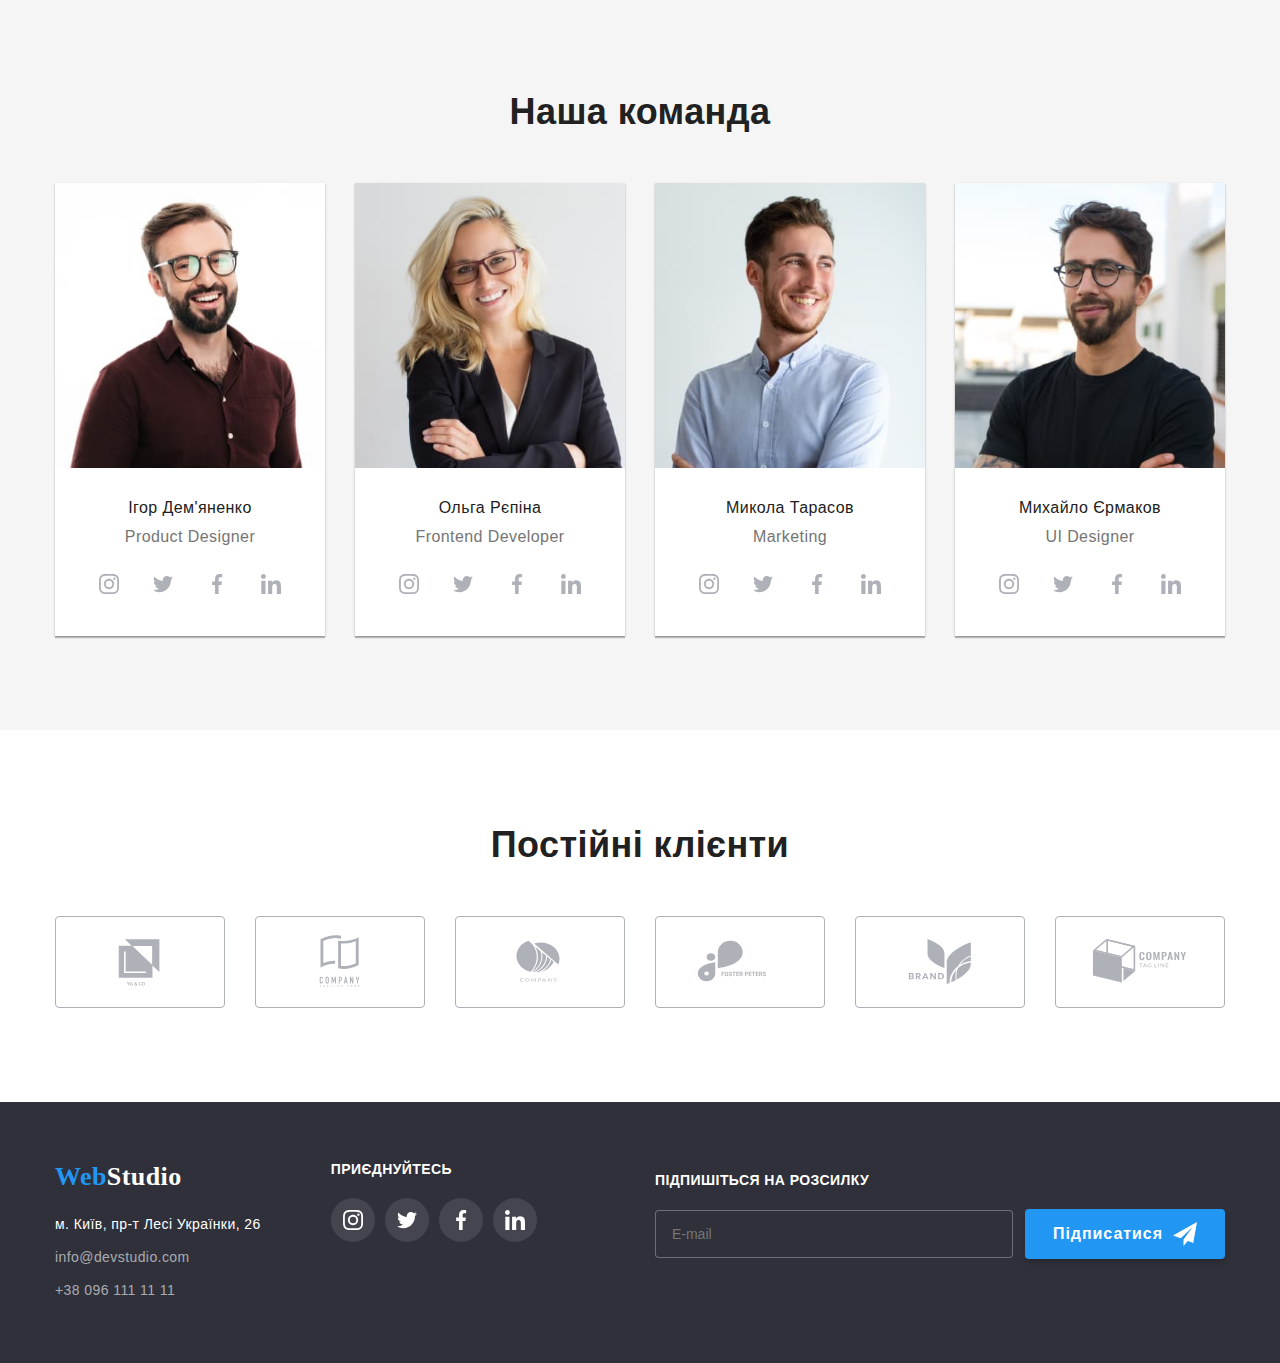
==== commit 444c1c08: "виправлення помилок" ====
--- a/index.html
+++ b/index.html
@@ -679,7 +679,11 @@
         <nav class="mobile-menu__nav">
           <ul class="mobile-menu__list">
             <li class="mobile-menu__item">
-              <a href="./index.html" class="mobile-menu__link">Студія</a>
+              <a
+                href="./index.html"
+                class="mobile-menu__link mobile-menu__link--active"
+                >Студія</a
+              >
             </li>
             <li class="mobile-menu__item">
               <a href="./portfolio.html" class="mobile-menu__link">Портфоліо</a>
--- a/css/main.min.css
+++ b/css/main.min.css
@@ -1 +1 @@
-body{color:var(--primary-text-color);font-family:"Roboto","Raleway",sans-serif;font-size:14px;font-weight:400;letter-spacing:.03em;background-color:var(--wite-color)}ul{list-style-type:none}.h1,h2,h3,h4,h5,h6,p,ul{padding:0;margin:0}.container{padding:0 15px;margin:0 auto}@media(min-width: 480px){.container{width:480px}}@media(min-width: 768px){.container{width:768px}}@media(min-width: 1200px){.container{width:1200px}}img{display:block;max-width:100%;height:auto}.visually-hidden{position:absolute;white-space:nowrap;width:1px;height:1px;overflow:hidden;border:0;padding:0;clip:rect(0 0 0 0);-webkit-clip-path:inset(50%);clip-path:inset(50%);margin:-1px}.is-hidden{opacity:0;visibility:hidden;pointer-events:none}.section{padding-top:60px;padding-bottom:60px}@media(min-width: 1200px){.section{padding-top:94px;padding-bottom:94px}}@font-face{font-family:"Roboto";src:url("../../fonts/Roboto-Bold.woff2") format("woff2"),url("../../fonts/Roboto-Bold.woff") format("woff");font-weight:700;font-style:normal;font-display:swap}@font-face{font-family:"Roboto";src:url("../../fonts/Roboto-Regular.woff") format("woff2"),url("../../fonts/Roboto-Regular.woff") format("woff");font-weight:400;font-style:normal;font-display:swap}@font-face{font-family:"Roboto";src:url("../../fonts/Roboto-Medium.woff2") format("woff2"),url("../../fonts/Roboto-Medium.woff") format("woff");font-weight:500;font-style:normal;font-display:swap}@font-face{font-family:"Roboto";src:url("../../fonts/Roboto-Black.woff2") format("woff2"),url("../../fonts/Roboto-Black.woff") format("woff");font-weight:900;font-style:normal;font-display:swap}@font-face{font-family:"Raleway";src:url("../../fonts/Raleway-Bold.woff2") format("woff2"),url("../../fonts/Raleway-Bold.woff") format("woff");font-weight:700;font-style:normal;font-display:swap}:root{--primary-text-color: #212121;--secondary-color: #757575;--accent-color: #2196F3;--wite-color: #FFFFFF;--logo-svg-color: #000000;--background-color: #F5F5F5;--background-secondary-color: #2F303A;--background-auxiliary-color: #F5F4FA;--background-button-hover: #188CE8;--background-social-color: rgba(255, 255, 255, 0.1);--background-services: rgba(47, 48, 58, 0.8);--background-modal: rgba(0, 0, 0, 0.2);--border-color: #EEEEEE;--color-address: rgba(255, 255, 255, 0.6);--color-social-icon: #AFB1B8;--color-border: rgba(236, 236, 236, 1);--border-input: rgba(33, 33, 33, 0.2);--border-input-footer: rgba(255, 255, 255, 0.3)}.logo{color:var(--accent-color);font-family:"Raleway";font-weight:700;font-size:24px;line-height:1.17;text-decoration:none}@media(min-width: 768px){.logo{margin-right:87px}}@media(min-width: 1200px){.logo{font-size:26px;line-height:1.19;margin-right:93px}}.logo--black{color:var(--logo-svg-color)}.logo--white{color:var(--wite-color)}.footer__logo{display:block;margin-bottom:20px}@media(min-width: 768px){.footer__logo{margin-right:0}}.mobile-menu{position:fixed;top:0;left:0;-webkit-transform:translateX(-100%);transform:translateX(-100%);width:100%;height:100%;background-color:var(--wite-color);padding-top:48px;padding-bottom:48px;padding-left:40px;z-index:1;-webkit-transition-property:-webkit-transform;transition-property:-webkit-transform;transition-property:transform;transition-property:transform, -webkit-transform;-webkit-transition-duration:250ms;transition-duration:250ms;-webkit-transition-timing-function:cubic-bezier(0.4, 0, 0.2, 1);transition-timing-function:cubic-bezier(0.4, 0, 0.2, 1);overflow-y:scroll}.mobile-menu.is-open{-webkit-transform:translateX(0);transform:translateX(0)}.mobile-menu__close-button{position:absolute;top:10px;right:15px;border:none;background-color:var(--wite-color)}.mobile-menu__close-button:focus,.mobile-menu__close-button:hover{fill:var(--accent-color)}.mobile-menu__wrapper{display:-webkit-box;display:-ms-flexbox;display:flex;-webkit-box-orient:vertical;-webkit-box-direction:normal;-ms-flex-direction:column;flex-direction:column}.mobile-menu__item{margin-bottom:32px}.mobile-menu__item:last-child{margin-bottom:302px}.mobile-menu__link{color:var(--primary-text-color);font-weight:500;font-size:40px;line-height:1.18;letter-spacing:.02em;text-decoration:none}.mobile-menu__link:focus,.mobile-menu__link:hover{color:var(--accent-color)}.mobile-menu__tel{display:block;margin-bottom:32px;color:var(--accent-color);font-weight:500;font-size:34px;line-height:1.18;letter-spacing:.02em;text-decoration:none}.mobile-menu__mail{display:block;margin-bottom:64px;color:var(--secondary-color);font-weight:500;font-size:24px;line-height:1.17;letter-spacing:.02em;text-decoration:none}.mobile-menu__mail:focus,.mobile-menu__mail:hover{color:var(--accent-color)}.mobile-menu__contact{margin-bottom:64px}.mobile-menu__social-list{display:-webkit-box;display:-ms-flexbox;display:flex;-ms-flex-wrap:wrap;flex-wrap:wrap;gap:10px}.mobile-menu__social-link{color:var(--accent-color);font-weight:500;font-size:18px;line-height:1.22;letter-spacing:.02em;text-decoration:none}.mobile-menu__social-link:focus,.mobile-menu__social-link:hover{color:var(--accent-color)}.mobile-menu__social-item{border-right:1px solid rgba(33,33,33,.2);padding-right:10px}.mobile-menu__social-item:last-child{border-right:none}.header{border-bottom:1px solid var(--color-border)}.header__container{display:-webkit-box;display:-ms-flexbox;display:flex;-webkit-box-pack:justify;-ms-flex-pack:justify;justify-content:space-between;-webkit-box-align:center;-ms-flex-align:center;align-items:center}.header__burger-menu{fill:var(--logo-svg-color);border:none;background-color:var(--wite-color);padding:10px 0}@media(min-width: 768px){.header__burger-menu{display:none}}.header__burger-menu .icon-close{display:none}.header__nav{display:-webkit-box;display:-ms-flexbox;display:flex;-webkit-box-align:center;-ms-flex-align:center;align-items:center}.header__menu{display:none;-webkit-box-align:center;-ms-flex-align:center;align-items:center;gap:50px}@media(min-width: 768px){.header__menu{display:-webkit-box;display:-ms-flexbox;display:flex}}.header__link-wrapper{position:relative}.header__link{display:block;padding-top:32px;padding-bottom:32px;color:var(--primary-text-color);-webkit-transition-property:color;transition-property:color;-webkit-transition-duration:250ms;transition-duration:250ms;-webkit-transition-timing-function:cubic-bezier(0.4, 0, 0.2, 1);transition-timing-function:cubic-bezier(0.4, 0, 0.2, 1);font-size:14px;font-weight:500;line-height:1.14;letter-spacing:.02em;text-decoration:none}.header__link:hover,.header__link:focus{color:var(--accent-color)}.header__link--active{color:var(--accent-color)}.header__link--active::after{position:absolute;bottom:-1px;display:block;width:100%;height:4px;background-color:currentColor;border-radius:2px;content:""}.header__contact{display:none}@media(min-width: 768px){.header__contact{display:block}}@media(min-width: 1200px){.header__contact{display:-webkit-box;display:-ms-flexbox;display:flex;-webkit-box-align:center;-ms-flex-align:center;align-items:center;gap:50px}}@media(max-width: 1199px){.header__contact-item:not(:last-child){margin-bottom:10px}}.header__contact-link{display:-webkit-box;display:-ms-flexbox;display:flex;-webkit-box-align:center;-ms-flex-align:center;align-items:center;gap:10px;color:var(--secondary-color);-webkit-transition-property:color;transition-property:color;-webkit-transition-duration:250ms;transition-duration:250ms;-webkit-transition-timing-function:cubic-bezier(0.4, 0, 0.2, 1);transition-timing-function:cubic-bezier(0.4, 0, 0.2, 1);font-weight:500;line-height:1.14;letter-spacing:.02em;text-decoration:none}.header__contact-link:hover,.header__contact-link:focus{color:var(--accent-color)}@media(min-width: 1200px){.header__contact-link{padding:32px 0}}.header__icon{fill:var(--secondary-color);-webkit-transition-property:fill;transition-property:fill;-webkit-transition-duration:250ms;transition-duration:250ms;-webkit-transition-timing-function:cubic-bezier(0.4, 0, 0.2, 1);transition-timing-function:cubic-bezier(0.4, 0, 0.2, 1)}.header__contact-link:hover .header__icon,.header__contact-link:focus .header__icon{fill:var(--accent-color)}.hero__title{max-width:696px;margin:0 auto;margin-bottom:30px;color:var(--wite-color);font-weight:900;font-size:44px;line-height:1.36;text-align:center;letter-spacing:.06em;text-transform:uppercase}.hero.section{max-width:1600px;height:600px;margin-left:auto;margin-right:auto;background-image:-webkit-gradient(linear, left top, left bottom, from(rgba(47, 48, 58, 0.4)), to(rgba(47, 48, 58, 0.4))),url(../images/fon-img.jpg);background-image:linear-gradient(rgba(47, 48, 58, 0.4), rgba(47, 48, 58, 0.4)),url(../images/fon-img.jpg);background-color:var(--background-secondary-color);padding-top:200px;padding-bottom:200px;background-repeat:no-repeat;background-position:center;background-size:cover}@media(min-device-pixel-ratio: 2),(-webkit-min-device-pixel-ratio: 2),(min-resolution: 192dpi){.hero.section{background-image:url(../images/fon-img@2x.jpg)}}@media(max-width: 767px){.hero.section{background-image:url(../images/fon-mobile.jpg)}}@media(max-width: 767px)and (min-device-pixel-ratio: 2),(max-width: 767px)and (-webkit-min-device-pixel-ratio: 2),(max-width: 767px)and (min-resolution: 192dpi){.hero.section{background-image:url(../images/fon-mobile@2x.jpg)}}@media(min-width: 768px){.hero.section{background-image:url(../images/fon-tablet.jpg)}}@media(min-width: 768px)and (min-device-pixel-ratio: 2),(min-width: 768px)and (-webkit-min-device-pixel-ratio: 2),(min-width: 768px)and (min-resolution: 192dpi){.hero.section{background-image:url(../images/fon-tablet@2x.jpg)}}@media(min-width: 1200px){.hero.section{background-image:url(../images/fon-desktop.jpg)}}@media(min-width: 1200px)and (min-device-pixel-ratio: 2),(min-width: 1200px)and (-webkit-min-device-pixel-ratio: 2),(min-width: 1200px)and (min-resolution: 192dpi){.hero.section{background-image:url(../images/fon-desktop@2x.jpg)}}.button{margin:0 auto;color:var(--wite-color);padding:10px 32px;font-family:inherit;font-weight:700;font-size:16px;line-height:1.88;display:-webkit-box;display:-ms-flexbox;display:flex;-webkit-box-align:center;-ms-flex-align:center;align-items:center;text-align:center;letter-spacing:.06em;background-color:var(--accent-color);-webkit-transition-property:background-color;transition-property:background-color;-webkit-transition-duration:250ms;transition-duration:250ms;-webkit-transition-timing-function:cubic-bezier(0.4, 0, 0.2, 1);transition-timing-function:cubic-bezier(0.4, 0, 0.2, 1);border-radius:4px;-webkit-box-shadow:0px 4px 4px rgba(0,0,0,.15);box-shadow:0px 4px 4px rgba(0,0,0,.15);border:none;cursor:pointer}.button:focus,.button:hover{background-color:var(--background-button-hover)}.footer__button{gap:10px;padding:10px 28px}.modal__button{padding:10px 52px}.features{background:var(--wite-color)}.features__flex{display:block}@media(min-width: 768px){.features__flex{display:-webkit-box;display:-ms-flexbox;display:flex;-ms-flex-wrap:wrap;flex-wrap:wrap;-webkit-box-pack:justify;-ms-flex-pack:justify;justify-content:space-between}}@media(max-width: 767px){.features__item{margin-bottom:30px}.features__item:last-child{margin-bottom:0}}@media(min-width: 768px){.features__item{-ms-flex-preferred-size:calc((100% - 30px)/2);flex-basis:calc((100% - 30px)/2)}}@media(min-width: 1200px){.features__item{-ms-flex-preferred-size:calc((100% - 90px)/4);flex-basis:calc((100% - 90px)/4)}}.features__img{display:-webkit-box;display:-ms-flexbox;display:flex;-webkit-box-align:center;-ms-flex-align:center;align-items:center;-webkit-box-pack:center;-ms-flex-pack:center;justify-content:center;margin-bottom:30px;width:450px;height:120px;padding-left:15px;padding-right:15px;background:var(--background-auxiliary-color);border-radius:4px}@media(min-width: 768px){.features__img{width:354px}}@media(min-width: 1200px){.features__img{width:270px}}.features__title{font-weight:700;font-size:14px;line-height:1.14;text-transform:uppercase;margin-bottom:10px}@media(max-width: 767px){.features__title{text-align:center}}.features__text{color:var(--secondary-color);line-height:1.71}@media(min-width: 768px)and (max-width: 1199px){.features__text{margin-bottom:30px}}.services{display:none;background:var(--wite-color);padding-top:0}@media(min-width: 1200px){.services{display:block}}.services__title{font-weight:700;font-size:36px;line-height:1.17;text-align:center;margin-bottom:50px}.services__flex{display:-webkit-box;display:-ms-flexbox;display:flex;gap:30px}.services__text{position:absolute;bottom:0;right:0;left:0;display:-webkit-box;display:-ms-flexbox;display:flex;-webkit-box-align:center;-ms-flex-align:center;align-items:center;-webkit-box-pack:center;-ms-flex-pack:center;justify-content:center;width:370px;height:70px;background:var(--background-services);font-weight:700;line-height:1.14;color:var(--wite-color);text-transform:uppercase}.services__thumb{position:relative}.team{background:var(--background-color)}.team__title{font-weight:700;font-size:28px;line-height:1.18;text-align:center;margin-bottom:30px}@media(min-width: 1200px){.team__title{font-weight:700;font-size:36px;line-height:1.17;margin-bottom:50px}}.card-team{display:block}@media(min-width: 768px){.card-team{display:-webkit-box;display:-ms-flexbox;display:flex;-ms-flex-wrap:wrap;flex-wrap:wrap;gap:30px}}.card-team__item{background:var(--wite-color);-webkit-box-shadow:0px 1px 3px rgba(0,0,0,.12),0px 1px 1px rgba(0,0,0,.14),0px 2px 1px rgba(0,0,0,.2);box-shadow:0px 1px 3px rgba(0,0,0,.12),0px 1px 1px rgba(0,0,0,.14),0px 2px 1px rgba(0,0,0,.2)}@media(max-width: 767px){.card-team__item{margin-bottom:30px}}@media(min-width: 768px){.card-team__item{-ms-flex-preferred-size:calc((100% - 30px)/2);flex-basis:calc((100% - 30px)/2)}}@media(min-width: 1200px){.card-team__item{-ms-flex-preferred-size:calc((100% - 90px)/4);flex-basis:calc((100% - 90px)/4)}}.card-team__title{font-weight:500;font-size:16px;line-height:1.19;margin-bottom:10px;text-align:center}.card-team__text{margin-bottom:16px;color:var(--secondary-color);font-size:16px;line-height:1.19;text-align:center}.card-team__wrapper{padding-top:30px;padding-bottom:30px}.card-team__social-list{display:-webkit-box;display:-ms-flexbox;display:flex;-webkit-box-pack:center;-ms-flex-pack:center;justify-content:center;gap:10px}.card-team__social-item{width:44px;height:44px;background-color:var(--wite-color)}.card-team__foto{margin:0 auto}.card-team__social-link{display:-webkit-box;display:-ms-flexbox;display:flex;-webkit-box-align:center;-ms-flex-align:center;align-items:center;-webkit-box-pack:center;-ms-flex-pack:center;justify-content:center;border-radius:50%;fill:currentColor;width:100%;height:100%;-webkit-transition-property:background-color;transition-property:background-color;-webkit-transition-duration:250ms;transition-duration:250ms;-webkit-transition-timing-function:cubic-bezier(0.4, 0, 0.2, 1);transition-timing-function:cubic-bezier(0.4, 0, 0.2, 1)}.card-team__social-link:hover,.card-team__social-link:focus{background-color:var(--accent-color)}.card-team__social-icon{fill:var(--color-social-icon);-webkit-transition-property:fill;transition-property:fill;-webkit-transition-duration:250ms;transition-duration:250ms;-webkit-transition-timing-function:cubic-bezier(0.4, 0, 0.2, 1);transition-timing-function:cubic-bezier(0.4, 0, 0.2, 1)}.card-team__social-link:hover .card-team__social-icon,.card-team__social-link:focus .card-team__social-icon{fill:var(--wite-color)}.clients__title{margin-bottom:50px;font-weight:700;font-size:36px;line-height:42px;text-align:center}.clients__list{display:block}@media(min-width: 480px){.clients__list{display:-webkit-box;display:-ms-flexbox;display:flex;-ms-flex-wrap:wrap;flex-wrap:wrap;-webkit-box-align:center;-ms-flex-align:center;align-items:center;-webkit-box-pack:center;-ms-flex-pack:center;justify-content:center;gap:30px}}.clients__item{width:170px;height:92px}@media(min-width: 480px){.clients__item{-ms-flex-preferred-size:calc((100% - 30px)/2);flex-basis:calc((100% - 30px)/2)}}@media(min-width: 768px){.clients__item{-ms-flex-preferred-size:calc((100% - 90px)/3);flex-basis:calc((100% - 90px)/3)}}@media(min-width: 1200px){.clients__item{-ms-flex-preferred-size:calc((100% - 150px)/6);flex-basis:calc((100% - 150px)/6)}}.clients__link{display:-webkit-box;display:-ms-flexbox;display:flex;-webkit-box-align:center;-ms-flex-align:center;align-items:center;-webkit-box-pack:center;-ms-flex-pack:center;justify-content:center;border:1px solid var(--color-social-icon);-webkit-transition-property:border-color;transition-property:border-color;-webkit-transition-duration:250ms;transition-duration:250ms;-webkit-transition-timing-function:cubic-bezier(0.4, 0, 0.2, 1);transition-timing-function:cubic-bezier(0.4, 0, 0.2, 1);border-radius:4px;width:100%;height:100%}.clients__link:hover,.clients__link:focus{border-color:var(--accent-color)}.clients__icon{fill:var(--color-social-icon);-webkit-transition-property:fill;transition-property:fill;-webkit-transition-duration:250ms;transition-duration:250ms;-webkit-transition-timing-function:cubic-bezier(0.4, 0, 0.2, 1);transition-timing-function:cubic-bezier(0.4, 0, 0.2, 1)}.clients__link:hover .clients__icon,.clients__link:focus .clients__icon{fill:var(--accent-color)}.footer{background:var(--background-secondary-color);padding-top:60px;padding-bottom:60px}.footer__physikal-address{display:block;color:var(--wite-color);font-style:normal;line-height:1.71;text-decoration:none;-webkit-transition-property:color;transition-property:color;-webkit-transition-duration:250ms;transition-duration:250ms;-webkit-transition-timing-function:cubic-bezier(0.4, 0, 0.2, 1);transition-timing-function:cubic-bezier(0.4, 0, 0.2, 1)}.footer__physikal-address:hover,.footer__physikal-address:focus{color:var(--accent-color)}@media(max-width: 1199px){.footer__address{margin-bottom:60px}}.footer__item{margin-bottom:8px}@media(min-width: 1200px){.footer__item{margin-bottom:9px}}.footer__item:last-child{margin-bottom:0}.footer__physikal-address--color{color:var(--color-address)}@media(min-width: 1200px){.footer__social-adress{margin-left:70px}}.footer__text{color:var(--wite-color);font-weight:700;line-height:1.14;text-transform:uppercase;margin-bottom:20px}.footer__position{display:block;-webkit-box-align:baseline;-ms-flex-align:baseline;align-items:baseline;-webkit-box-pack:justify;-ms-flex-pack:justify;justify-content:space-between}@media(min-width: 768px)and (max-width: 1199px){.footer__position{-webkit-box-flex:1;-ms-flex-positive:1;flex-grow:1}}@media(min-width: 1200px){.footer__position{display:-webkit-box;display:-ms-flexbox;display:flex;-webkit-box-pack:justify;-ms-flex-pack:justify;justify-content:space-between}}@media(max-width: 1199px){.footer__position{text-align:center}}@media(min-width: 768px){.footer__wraper{display:-webkit-box;display:-ms-flexbox;display:flex;-ms-flex-pack:distribute;justify-content:space-around}}@media(min-width: 1200px){.footer__wraper{display:-webkit-box;display:-ms-flexbox;display:flex}}.footer__social-list{display:-webkit-box;display:-ms-flexbox;display:flex;gap:10px;-webkit-box-align:center;-ms-flex-align:center;align-items:center;-webkit-box-pack:center;-ms-flex-pack:center;justify-content:center}@media(max-width: 767px){.footer__social-list{margin-bottom:60px}}.footer__social-item{width:44px;height:44px}.footer__social-link{display:-webkit-box;display:-ms-flexbox;display:flex;-webkit-box-align:center;-ms-flex-align:center;align-items:center;-webkit-box-pack:center;-ms-flex-pack:center;justify-content:center;border-radius:50%;fill:currentColor;background-color:var(--background-social-color);width:100%;height:100%;-webkit-transition-property:background-color;transition-property:background-color;-webkit-transition-duration:250ms;transition-duration:250ms;-webkit-transition-timing-function:cubic-bezier(0.4, 0, 0.2, 1);transition-timing-function:cubic-bezier(0.4, 0, 0.2, 1)}.footer__social-link:hover,.footer__social-link:focus{background-color:var(--accent-color)}.footer__social-icon{fill:var(--wite-color)}.footer__subscription-form{display:block;-webkit-box-align:center;-ms-flex-align:center;align-items:center;-webkit-box-pack:center;-ms-flex-pack:center;justify-content:center}@media(min-width: 1200px){.footer__subscription-form{display:-webkit-box;display:-ms-flexbox;display:flex}}.footer__input{width:358px;padding:15px 295px 15px 16px;margin-right:12px;border:1px solid var(--border-input-footer);border-radius:4px;outline:none;background-color:var(--background-secondary-color);color:var(--wite-color);-webkit-transition-property:border-color;transition-property:border-color;-webkit-transition-duration:250ms;transition-duration:250ms;-webkit-transition-timing-function:cubic-bezier(0.4, 0, 0.2, 1);transition-timing-function:cubic-bezier(0.4, 0, 0.2, 1)}@media(max-width: 1199px){.footer__input{margin-bottom:20px;padding:15px 387px 15px 16px;width:450px}}.footer__input:focus{border-color:var(--accent-color)}.footer__subscription-icon{fill:var(--wite-color)}.control{display:-webkit-box;display:-ms-flexbox;display:flex;-webkit-box-pack:center;-ms-flex-pack:center;justify-content:center;gap:8px;margin-bottom:50px}.control__button{padding:6px 22px;color:var(--primary-text-color);font-family:inherit;font-weight:500;font-size:16px;line-height:1.63;letter-spacing:.03em;background:var(--background-auxiliary-color);border-radius:4px;border:none;cursor:pointer;-webkit-transition-property:color,background-color,-webkit-box-shadow;transition-property:color,background-color,-webkit-box-shadow;transition-property:color,background-color,box-shadow;transition-property:color,background-color,box-shadow,-webkit-box-shadow;-webkit-transition-duration:250ms;transition-duration:250ms;-webkit-transition-timing-function:cubic-bezier(0.4, 0, 0.2, 1);transition-timing-function:cubic-bezier(0.4, 0, 0.2, 1)}.control__button:hover,.control__button:focus{color:var(--wite-color);background-color:var(--accent-color);-webkit-box-shadow:0px 3px 1px rgba(0,0,0,.1),0px 1px 2px rgba(0,0,0,.08),0px 2px 2px rgba(0,0,0,.12);box-shadow:0px 3px 1px rgba(0,0,0,.1),0px 1px 2px rgba(0,0,0,.08),0px 2px 2px rgba(0,0,0,.12)}.portfolio{display:-webkit-box;display:-ms-flexbox;display:flex;-ms-flex-wrap:wrap;flex-wrap:wrap;gap:30px}.portfolio__link{display:block;text-decoration:none;-webkit-transition-property:-webkit-box-shadow;transition-property:-webkit-box-shadow;transition-property:box-shadow;transition-property:box-shadow, -webkit-box-shadow;-webkit-transition-duration:250ms;transition-duration:250ms;-webkit-transition-timing-function:cubic-bezier(0.4, 0, 0.2, 1);transition-timing-function:cubic-bezier(0.4, 0, 0.2, 1)}.portfolio__link:hover,.portfolio__link:focus{-webkit-box-shadow:0px 1px 1px rgba(0,0,0,.12),0px 4px 4px rgba(0,0,0,.06),1px 4px 6px rgba(0,0,0,.16);box-shadow:0px 1px 1px rgba(0,0,0,.12),0px 4px 4px rgba(0,0,0,.06),1px 4px 6px rgba(0,0,0,.16)}.portfolio__overlay-thumb{position:relative;overflow:hidden}.portfolio__overlay{position:absolute;top:0;padding:63px 24px;background:rgba(33,150,243,.9);-webkit-transform:translateY(100%);transform:translateY(100%);-webkit-transition-property:-webkit-transform;transition-property:-webkit-transform;transition-property:transform;transition-property:transform, -webkit-transform;-webkit-transition-duration:250ms;transition-duration:250ms;-webkit-transition-timing-function:cubic-bezier(0.4, 0, 0.2, 1);transition-timing-function:cubic-bezier(0.4, 0, 0.2, 1)}.portfolio__link:hover .portfolio__overlay,.portfolio__link:focus .portfolio__overlay{-webkit-transform:translateY(0);transform:translateY(0)}.portfolio__text-overlay{font-size:18px;line-height:1.56;color:var(--wite-color)}.portfolio__title{margin-bottom:4px;font-family:"Roboto";color:var(--primary-text-color);font-weight:700;font-size:18px;line-height:2;letter-spacing:.06em}.portfolio__text{color:var(--secondary-color);font-size:16px;line-height:1.88}.portfolio__wrapper{padding:20px 24px;-webkit-box-sizing:border-box;box-sizing:border-box;border:1px solid var(--border-color);border-top:none}.backdrop{position:fixed;top:0;left:0;width:100%;height:100%;background-color:var(--background-modal);-webkit-transition:opacity 250ms cubic-bezier(0.4, 0, 0.2, 1),visibility 250ms cubic-bezier(0.4, 0, 0.2, 1);transition:opacity 250ms cubic-bezier(0.4, 0, 0.2, 1),visibility 250ms cubic-bezier(0.4, 0, 0.2, 1);overflow-y:scroll}.modal{position:absolute;top:50%;left:50%;-webkit-transform:translate(-50%, -50%);transform:translate(-50%, -50%);width:450px;height:609px;padding:40px;background-color:var(--wite-color);overflow-y:scroll}@media(min-width: 1200px){.modal{width:528px;height:581px}}.modal__close-button{display:-webkit-box;display:-ms-flexbox;display:flex;-webkit-box-align:center;-ms-flex-align:center;align-items:center;-webkit-box-pack:center;-ms-flex-pack:center;justify-content:center;position:absolute;top:8px;right:8px;width:30px;height:30px;cursor:pointer;border-radius:50%;background:var(--wite-color);border:1px solid rgba(0,0,0,.1)}.modal__close-button:focus,.modal__close-button:hover{fill:var(--accent-color)}.modal__text{font-weight:700;font-size:20px;line-height:1.5;text-align:center;margin-bottom:12px}@media(min-width: 1200px){.modal__text{font-size:20px;line-height:1.15}}.modal__lable{display:block;font-size:12px;line-height:1.17;letter-spacing:.01em;color:var(--secondary-color);margin-bottom:4px}.modal__wrapper{position:relative;margin-bottom:10px}.modal__input{width:100%;padding:11px 12px 11px 32px;border:1px solid var(--border-input);border-radius:4px;outline:none;-webkit-transition-property:border-color;transition-property:border-color;-webkit-transition-duration:250ms;transition-duration:250ms;-webkit-transition-timing-function:cubic-bezier(0.4, 0, 0.2, 1);transition-timing-function:cubic-bezier(0.4, 0, 0.2, 1)}.modal__input:focus{border-color:var(--accent-color)}.modal__icon{position:absolute;fill:var(--primary-text-color);left:12px;top:50%;-webkit-transform:translateY(-50%);transform:translateY(-50%);-webkit-transition-property:fill;transition-property:fill;-webkit-transition-duration:250ms;transition-duration:250ms;-webkit-transition-timing-function:cubic-bezier(0.4, 0, 0.2, 1);transition-timing-function:cubic-bezier(0.4, 0, 0.2, 1)}.modal__input:focus+.modal__icon,.modal__input:hover+.modal__icon{fill:var(--accent-color)}.modal__textarea{display:block;width:100%;height:120px;padding:12px 16px;margin-bottom:20px;resize:none;border:1px solid var(--border-input);outline:none;-webkit-transition-property:border-color;transition-property:border-color;-webkit-transition-duration:250ms;transition-duration:250ms;-webkit-transition-timing-function:cubic-bezier(0.4, 0, 0.2, 1);transition-timing-function:cubic-bezier(0.4, 0, 0.2, 1)}.modal__textarea:focus{border-color:var(--accent-color)}.modal__wrapper-check{display:-webkit-box;display:-ms-flexbox;display:flex;-webkit-box-align:center;-ms-flex-align:center;align-items:center;-webkit-box-pack:center;-ms-flex-pack:center;justify-content:center;margin-bottom:30px}.modal__checkbox-label{position:relative;color:var(--secondary-color);font-size:12px;line-height:1.17;padding-left:25px}@media(min-width: 1200px){.modal__checkbox-label{font-size:14px;line-height:1.71}}.modal__checkbox-link{color:var(--accent-color)}.modal__checkbox-input{position:absolute;left:0;top:50%;-webkit-transform:translateY(-50%);transform:translateY(-50%);-webkit-appearance:none;-moz-appearance:none;appearance:none}.modal__icon-check,.modal__icon-check--active{position:absolute;left:0;top:50%;-webkit-transform:translateY(-50%);transform:translateY(-50%);-webkit-transition-property:display;transition-property:display;-webkit-transition-duration:250ms;transition-duration:250ms;-webkit-transition-timing-function:cubic-bezier(0.4, 0, 0.2, 1);transition-timing-function:cubic-bezier(0.4, 0, 0.2, 1)}.modal__icon-check--active{opacity:0;fill:var(--wite-color);background-color:var(--accent-color)}.modal__checkbox-input:checked+.modal__icon-check--active{opacity:1}.modal__checkbox-input:checked~.modal__icon-check{display:none}/*# sourceMappingURL=main.min.css.map */+body{color:var(--primary-text-color);font-family:"Roboto","Raleway",sans-serif;font-size:14px;font-weight:400;letter-spacing:.03em;background-color:var(--wite-color)}ul{list-style-type:none}.h1,h2,h3,h4,h5,h6,p,ul{padding:0;margin:0}.container{padding:0 15px;margin:0 auto}@media(min-width: 480px){.container{width:480px}}@media(min-width: 768px){.container{width:768px}}@media(min-width: 1200px){.container{width:1200px}}img{display:block;max-width:100%;height:auto}.visually-hidden{position:absolute;white-space:nowrap;width:1px;height:1px;overflow:hidden;border:0;padding:0;clip:rect(0 0 0 0);-webkit-clip-path:inset(50%);clip-path:inset(50%);margin:-1px}.is-hidden{opacity:0;visibility:hidden;pointer-events:none}.section{padding-top:60px;padding-bottom:60px}@media(min-width: 1200px){.section{padding-top:94px;padding-bottom:94px}}@font-face{font-family:"Roboto";src:url("./fonts/Roboto-Bold.woff2") format("woff2"),url("./fonts/Roboto-Bold.woff") format("woff");font-weight:700;font-style:normal;font-display:swap}@font-face{font-family:"Roboto";src:url("./fonts/Roboto-Regular.woff") format("woff2"),url("./fonts/Roboto-Regular.woff") format("woff");font-weight:400;font-style:normal;font-display:swap}@font-face{font-family:"Roboto";src:url("./fonts/Roboto-Medium.woff2") format("woff2"),url("./fonts/Roboto-Medium.woff") format("woff");font-weight:500;font-style:normal;font-display:swap}@font-face{font-family:"Roboto";src:url("./fonts/Roboto-Black.woff2") format("woff2"),url("./fonts/Roboto-Black.woff") format("woff");font-weight:900;font-style:normal;font-display:swap}@font-face{font-family:"Raleway";src:url("./fonts/Raleway-Bold.woff2") format("woff2"),url("./fonts/Raleway-Bold.woff") format("woff");font-weight:700;font-style:normal;font-display:swap}:root{--primary-text-color: #212121;--secondary-color: #757575;--accent-color: #2196F3;--wite-color: #FFFFFF;--logo-svg-color: #000000;--background-color: #F5F5F5;--background-secondary-color: #2F303A;--background-auxiliary-color: #F5F4FA;--background-button-hover: #188CE8;--background-social-color: rgba(255, 255, 255, 0.1);--background-services: rgba(47, 48, 58, 0.8);--background-modal: rgba(0, 0, 0, 0.2);--border-color: #EEEEEE;--color-address: rgba(255, 255, 255, 0.6);--color-social-icon: #AFB1B8;--color-border: rgba(236, 236, 236, 1);--border-input: rgba(33, 33, 33, 0.2);--border-input-footer: rgba(255, 255, 255, 0.3)}.logo{color:var(--accent-color);font-family:"Raleway";font-weight:700;font-size:24px;line-height:1.17;text-decoration:none}@media(min-width: 768px){.logo{margin-right:87px}}@media(min-width: 1200px){.logo{font-size:26px;line-height:1.19;margin-right:93px}}.logo--black{color:var(--logo-svg-color)}.logo--white{color:var(--wite-color)}.footer__logo{display:block;margin-bottom:20px}@media(min-width: 768px){.footer__logo{margin-right:0}}.mobile-menu{position:fixed;top:0;left:0;-webkit-transform:translateX(-100%);transform:translateX(-100%);width:100%;height:100%;background-color:var(--wite-color);padding-top:48px;padding-bottom:48px;padding-left:40px;z-index:1;-webkit-transition-property:-webkit-transform;transition-property:-webkit-transform;transition-property:transform;transition-property:transform, -webkit-transform;-webkit-transition-duration:250ms;transition-duration:250ms;-webkit-transition-timing-function:cubic-bezier(0.4, 0, 0.2, 1);transition-timing-function:cubic-bezier(0.4, 0, 0.2, 1);overflow-y:scroll}.mobile-menu.is-open{-webkit-transform:translateX(0);transform:translateX(0)}.mobile-menu__close-button{position:absolute;top:10px;right:15px;border:none;background-color:var(--wite-color)}.mobile-menu__close-button:focus,.mobile-menu__close-button:hover{fill:var(--accent-color)}.mobile-menu__wrapper{display:-webkit-box;display:-ms-flexbox;display:flex;-webkit-box-orient:vertical;-webkit-box-direction:normal;-ms-flex-direction:column;flex-direction:column}.mobile-menu__item{margin-bottom:32px}.mobile-menu__item:last-child{margin-bottom:302px}.mobile-menu__link{color:var(--primary-text-color);font-weight:500;font-size:40px;line-height:1.18;letter-spacing:.02em;text-decoration:none}.mobile-menu__link:focus,.mobile-menu__link:hover{color:var(--accent-color)}.mobile-menu__link--active{color:var(--accent-color)}.mobile-menu__tel{display:block;margin-bottom:32px;color:var(--accent-color);font-weight:500;font-size:34px;line-height:1.18;letter-spacing:.02em;text-decoration:none}.mobile-menu__mail{display:block;margin-bottom:64px;color:var(--secondary-color);font-weight:500;font-size:24px;line-height:1.17;letter-spacing:.02em;text-decoration:none}.mobile-menu__mail:focus,.mobile-menu__mail:hover{color:var(--accent-color)}.mobile-menu__contact{margin-bottom:64px}.mobile-menu__social-list{display:-webkit-box;display:-ms-flexbox;display:flex;-ms-flex-wrap:wrap;flex-wrap:wrap;gap:10px}.mobile-menu__social-link{color:var(--accent-color);font-weight:500;font-size:18px;line-height:1.22;letter-spacing:.02em;text-decoration:none}.mobile-menu__social-link:focus,.mobile-menu__social-link:hover{color:var(--accent-color)}.mobile-menu__social-item{border-right:1px solid rgba(33,33,33,.2);padding-right:10px}.mobile-menu__social-item:last-child{border-right:none}.header{border-bottom:1px solid var(--color-border)}.header__container{display:-webkit-box;display:-ms-flexbox;display:flex;-webkit-box-pack:justify;-ms-flex-pack:justify;justify-content:space-between;-webkit-box-align:center;-ms-flex-align:center;align-items:center}.header__burger-menu{fill:var(--logo-svg-color);border:none;background-color:var(--wite-color);padding:10px 0}@media(min-width: 768px){.header__burger-menu{display:none}}.header__burger-menu .icon-close{display:none}.header__nav{display:-webkit-box;display:-ms-flexbox;display:flex;-webkit-box-align:center;-ms-flex-align:center;align-items:center}.header__menu{display:none;-webkit-box-align:center;-ms-flex-align:center;align-items:center;gap:50px}@media(min-width: 768px){.header__menu{display:-webkit-box;display:-ms-flexbox;display:flex}}.header__link-wrapper{position:relative}.header__link{display:block;padding-top:32px;padding-bottom:32px;color:var(--primary-text-color);-webkit-transition-property:color;transition-property:color;-webkit-transition-duration:250ms;transition-duration:250ms;-webkit-transition-timing-function:cubic-bezier(0.4, 0, 0.2, 1);transition-timing-function:cubic-bezier(0.4, 0, 0.2, 1);font-size:14px;font-weight:500;line-height:1.14;letter-spacing:.02em;text-decoration:none}.header__link:hover,.header__link:focus{color:var(--accent-color)}.header__link--active{color:var(--accent-color)}.header__link--active::after{position:absolute;bottom:-1px;display:block;width:100%;height:4px;background-color:currentColor;border-radius:2px;content:""}.header__contact{display:none}@media(min-width: 768px){.header__contact{display:block}}@media(min-width: 1200px){.header__contact{display:-webkit-box;display:-ms-flexbox;display:flex;-webkit-box-align:center;-ms-flex-align:center;align-items:center;gap:50px}}@media(max-width: 1199px){.header__contact-item:not(:last-child){margin-bottom:10px}}.header__contact-link{display:-webkit-box;display:-ms-flexbox;display:flex;-webkit-box-align:center;-ms-flex-align:center;align-items:center;gap:10px;color:var(--secondary-color);-webkit-transition-property:color;transition-property:color;-webkit-transition-duration:250ms;transition-duration:250ms;-webkit-transition-timing-function:cubic-bezier(0.4, 0, 0.2, 1);transition-timing-function:cubic-bezier(0.4, 0, 0.2, 1);font-weight:500;line-height:1.14;letter-spacing:.02em;text-decoration:none}.header__contact-link:hover,.header__contact-link:focus{color:var(--accent-color)}@media(min-width: 1200px){.header__contact-link{padding:32px 0}}.header__icon{fill:var(--secondary-color);-webkit-transition-property:fill;transition-property:fill;-webkit-transition-duration:250ms;transition-duration:250ms;-webkit-transition-timing-function:cubic-bezier(0.4, 0, 0.2, 1);transition-timing-function:cubic-bezier(0.4, 0, 0.2, 1)}.header__contact-link:hover .header__icon,.header__contact-link:focus .header__icon{fill:var(--accent-color)}.hero__title{max-width:360px;margin:0 auto;margin-bottom:30px;color:var(--wite-color);font-size:26px;line-height:1,62;text-align:center;letter-spacing:.06em;text-transform:uppercase}@media(min-width: 1200px){.hero__title{max-width:696px;font-size:44px;line-height:1.36}}.hero.section{max-width:1600px;height:600px;margin-left:auto;margin-right:auto;background-image:-webkit-gradient(linear, left top, left bottom, from(rgba(47, 48, 58, 0.4)), to(rgba(47, 48, 58, 0.4))),url(../images/fon-mobile.jpg);background-image:linear-gradient(rgba(47, 48, 58, 0.4), rgba(47, 48, 58, 0.4)),url(../images/fon-mobile.jpg);background-color:var(--background-secondary-color);padding-top:200px;padding-bottom:200px;background-repeat:no-repeat;background-position:center;background-size:cover}@media(min-device-pixel-ratio: 2),(-webkit-min-device-pixel-ratio: 2),(min-resolution: 192dpi){.hero.section{background-image:-webkit-gradient(linear, left top, left bottom, from(rgba(47, 48, 58, 0.4)), to(rgba(47, 48, 58, 0.4))),url(../images/fon-mobile@2x.jpg);background-image:linear-gradient(rgba(47, 48, 58, 0.4), rgba(47, 48, 58, 0.4)),url(../images/fon-mobile@2x.jpg)}}@media(max-width: 479px){.hero.section{width:480px}}@media(min-width: 768px){.hero.section{background-image:-webkit-gradient(linear, left top, left bottom, from(rgba(47, 48, 58, 0.4)), to(rgba(47, 48, 58, 0.4))),url(../images/fon-tablet.jpg);background-image:linear-gradient(rgba(47, 48, 58, 0.4), rgba(47, 48, 58, 0.4)),url(../images/fon-tablet.jpg)}}@media(min-width: 768px)and (min-device-pixel-ratio: 2),(min-width: 768px)and (-webkit-min-device-pixel-ratio: 2),(min-width: 768px)and (min-resolution: 192dpi){.hero.section{background-image:-webkit-gradient(linear, left top, left bottom, from(rgba(47, 48, 58, 0.4)), to(rgba(47, 48, 58, 0.4))),url(../images/fon-tablet@2x.jpg);background-image:linear-gradient(rgba(47, 48, 58, 0.4), rgba(47, 48, 58, 0.4)),url(../images/fon-tablet@2x.jpg)}}@media(min-width: 1200px){.hero.section{background-image:-webkit-gradient(linear, left top, left bottom, from(rgba(47, 48, 58, 0.4)), to(rgba(47, 48, 58, 0.4))),url(../images/fon-desktop.jpg);background-image:linear-gradient(rgba(47, 48, 58, 0.4), rgba(47, 48, 58, 0.4)),url(../images/fon-desktop.jpg)}}@media(min-width: 1200px)and (min-device-pixel-ratio: 2),(min-width: 1200px)and (-webkit-min-device-pixel-ratio: 2),(min-width: 1200px)and (min-resolution: 192dpi){.hero.section{background-image:-webkit-gradient(linear, left top, left bottom, from(rgba(47, 48, 58, 0.4)), to(rgba(47, 48, 58, 0.4))),url(../images/fon-desktop@2x.jpg);background-image:linear-gradient(rgba(47, 48, 58, 0.4), rgba(47, 48, 58, 0.4)),url(../images/fon-desktop@2x.jpg)}}.button{margin:0 auto;color:var(--wite-color);padding:10px 32px;font-family:inherit;font-weight:700;font-size:16px;line-height:1.88;display:-webkit-box;display:-ms-flexbox;display:flex;-webkit-box-align:center;-ms-flex-align:center;align-items:center;text-align:center;letter-spacing:.06em;background-color:var(--accent-color);-webkit-transition-property:background-color;transition-property:background-color;-webkit-transition-duration:250ms;transition-duration:250ms;-webkit-transition-timing-function:cubic-bezier(0.4, 0, 0.2, 1);transition-timing-function:cubic-bezier(0.4, 0, 0.2, 1);border-radius:4px;-webkit-box-shadow:0px 4px 4px rgba(0,0,0,.15);box-shadow:0px 4px 4px rgba(0,0,0,.15);border:none;cursor:pointer}.button:focus,.button:hover{background-color:var(--background-button-hover)}.footer__button{gap:10px;padding:10px 28px}.modal__button{padding:10px 52px}.features{background:var(--wite-color)}.features__flex{display:block}@media(min-width: 768px){.features__flex{display:-webkit-box;display:-ms-flexbox;display:flex;-ms-flex-wrap:wrap;flex-wrap:wrap;-webkit-box-pack:justify;-ms-flex-pack:justify;justify-content:space-between}}@media(max-width: 767px){.features__item{margin-bottom:30px}.features__item:last-child{margin-bottom:0}}@media(min-width: 768px){.features__item{-ms-flex-preferred-size:calc((100% - 30px)/2);flex-basis:calc((100% - 30px)/2)}}@media(min-width: 1200px){.features__item{-ms-flex-preferred-size:calc((100% - 90px)/4);flex-basis:calc((100% - 90px)/4)}}.features__img{display:-webkit-box;display:-ms-flexbox;display:flex;-webkit-box-align:center;-ms-flex-align:center;align-items:center;-webkit-box-pack:center;-ms-flex-pack:center;justify-content:center;margin-bottom:30px;width:450px;height:120px;padding-left:15px;padding-right:15px;background:var(--background-auxiliary-color);border-radius:4px}@media(min-width: 768px){.features__img{width:354px}}@media(min-width: 1200px){.features__img{width:270px}}.features__title{font-weight:700;font-size:14px;line-height:1.14;text-transform:uppercase;margin-bottom:10px}@media(max-width: 767px){.features__title{text-align:center}}.features__text{color:var(--secondary-color);line-height:1.71}@media(min-width: 768px)and (max-width: 1199px){.features__text{margin-bottom:30px}}.services{display:none;background:var(--wite-color);padding-top:0}@media(min-width: 1200px){.services{display:block}}.services__title{font-weight:700;font-size:36px;line-height:1.17;text-align:center;margin-bottom:50px}.services__flex{display:-webkit-box;display:-ms-flexbox;display:flex;gap:30px}.services__text{position:absolute;bottom:0;right:0;left:0;display:-webkit-box;display:-ms-flexbox;display:flex;-webkit-box-align:center;-ms-flex-align:center;align-items:center;-webkit-box-pack:center;-ms-flex-pack:center;justify-content:center;width:370px;height:70px;background:var(--background-services);font-weight:700;line-height:1.14;color:var(--wite-color);text-transform:uppercase}.services__thumb{position:relative}.team{background:var(--background-color)}.team__title{font-weight:700;font-size:28px;line-height:1.18;text-align:center;margin-bottom:30px}@media(min-width: 1200px){.team__title{font-weight:700;font-size:36px;line-height:1.17;margin-bottom:50px}}.card-team{display:block}@media(min-width: 768px){.card-team{display:-webkit-box;display:-ms-flexbox;display:flex;-ms-flex-wrap:wrap;flex-wrap:wrap;gap:30px}}.card-team__item{background:var(--wite-color);-webkit-box-shadow:0px 1px 3px rgba(0,0,0,.12),0px 1px 1px rgba(0,0,0,.14),0px 2px 1px rgba(0,0,0,.2);box-shadow:0px 1px 3px rgba(0,0,0,.12),0px 1px 1px rgba(0,0,0,.14),0px 2px 1px rgba(0,0,0,.2)}@media(max-width: 767px){.card-team__item{margin-bottom:30px}}@media(min-width: 768px){.card-team__item{-ms-flex-preferred-size:calc((100% - 30px)/2);flex-basis:calc((100% - 30px)/2)}}@media(min-width: 1200px){.card-team__item{-ms-flex-preferred-size:calc((100% - 90px)/4);flex-basis:calc((100% - 90px)/4)}}.card-team__title{font-weight:500;font-size:16px;line-height:1.19;margin-bottom:10px;text-align:center}.card-team__text{margin-bottom:16px;color:var(--secondary-color);font-size:16px;line-height:1.19;text-align:center}.card-team__wrapper{padding-top:30px;padding-bottom:30px}.card-team__social-list{display:-webkit-box;display:-ms-flexbox;display:flex;-webkit-box-pack:center;-ms-flex-pack:center;justify-content:center;gap:10px}.card-team__social-item{width:44px;height:44px;background-color:var(--wite-color)}.card-team__foto{margin:0 auto}.card-team__social-link{display:-webkit-box;display:-ms-flexbox;display:flex;-webkit-box-align:center;-ms-flex-align:center;align-items:center;-webkit-box-pack:center;-ms-flex-pack:center;justify-content:center;border-radius:50%;fill:currentColor;width:100%;height:100%;-webkit-transition-property:background-color;transition-property:background-color;-webkit-transition-duration:250ms;transition-duration:250ms;-webkit-transition-timing-function:cubic-bezier(0.4, 0, 0.2, 1);transition-timing-function:cubic-bezier(0.4, 0, 0.2, 1)}.card-team__social-link:hover,.card-team__social-link:focus{background-color:var(--accent-color)}.card-team__social-icon{fill:var(--color-social-icon);-webkit-transition-property:fill;transition-property:fill;-webkit-transition-duration:250ms;transition-duration:250ms;-webkit-transition-timing-function:cubic-bezier(0.4, 0, 0.2, 1);transition-timing-function:cubic-bezier(0.4, 0, 0.2, 1)}.card-team__social-link:hover .card-team__social-icon,.card-team__social-link:focus .card-team__social-icon{fill:var(--wite-color)}.clients__title{margin-bottom:50px;font-weight:700;font-size:36px;line-height:42px;text-align:center}.clients__list{display:block}@media(min-width: 480px){.clients__list{display:-webkit-box;display:-ms-flexbox;display:flex;-ms-flex-wrap:wrap;flex-wrap:wrap;-webkit-box-align:center;-ms-flex-align:center;align-items:center;-webkit-box-pack:center;-ms-flex-pack:center;justify-content:center;gap:30px}}.clients__item{width:170px;height:92px}@media(min-width: 480px){.clients__item{-ms-flex-preferred-size:calc((100% - 30px)/2);flex-basis:calc((100% - 30px)/2)}}@media(min-width: 768px){.clients__item{-ms-flex-preferred-size:calc((100% - 90px)/3);flex-basis:calc((100% - 90px)/3)}}@media(min-width: 1200px){.clients__item{-ms-flex-preferred-size:calc((100% - 150px)/6);flex-basis:calc((100% - 150px)/6)}}.clients__link{display:-webkit-box;display:-ms-flexbox;display:flex;-webkit-box-align:center;-ms-flex-align:center;align-items:center;-webkit-box-pack:center;-ms-flex-pack:center;justify-content:center;border:1px solid var(--color-social-icon);-webkit-transition-property:border-color;transition-property:border-color;-webkit-transition-duration:250ms;transition-duration:250ms;-webkit-transition-timing-function:cubic-bezier(0.4, 0, 0.2, 1);transition-timing-function:cubic-bezier(0.4, 0, 0.2, 1);border-radius:4px;width:100%;height:100%}.clients__link:hover,.clients__link:focus{border-color:var(--accent-color)}.clients__icon{fill:var(--color-social-icon);-webkit-transition-property:fill;transition-property:fill;-webkit-transition-duration:250ms;transition-duration:250ms;-webkit-transition-timing-function:cubic-bezier(0.4, 0, 0.2, 1);transition-timing-function:cubic-bezier(0.4, 0, 0.2, 1)}.clients__link:hover .clients__icon,.clients__link:focus .clients__icon{fill:var(--accent-color)}.footer{background:var(--background-secondary-color);padding-top:60px;padding-bottom:60px}.footer__physikal-address{display:block;color:var(--wite-color);font-style:normal;line-height:1.71;text-decoration:none;-webkit-transition-property:color;transition-property:color;-webkit-transition-duration:250ms;transition-duration:250ms;-webkit-transition-timing-function:cubic-bezier(0.4, 0, 0.2, 1);transition-timing-function:cubic-bezier(0.4, 0, 0.2, 1)}.footer__physikal-address:hover,.footer__physikal-address:focus{color:var(--accent-color)}@media(max-width: 1199px){.footer__address{margin-bottom:60px}}.footer__item{margin-bottom:8px}@media(min-width: 1200px){.footer__item{margin-bottom:9px}}.footer__item:last-child{margin-bottom:0}.footer__physikal-address--color{color:var(--color-address)}@media(min-width: 1200px){.footer__social-adress{margin-left:70px}}.footer__text{color:var(--wite-color);font-weight:700;line-height:1.14;text-transform:uppercase;margin-bottom:20px}.footer__position{display:block;-webkit-box-align:baseline;-ms-flex-align:baseline;align-items:baseline;-webkit-box-pack:justify;-ms-flex-pack:justify;justify-content:space-between}@media(min-width: 768px)and (max-width: 1199px){.footer__position{-webkit-box-flex:1;-ms-flex-positive:1;flex-grow:1}}@media(min-width: 1200px){.footer__position{display:-webkit-box;display:-ms-flexbox;display:flex;-webkit-box-pack:justify;-ms-flex-pack:justify;justify-content:space-between}}@media(max-width: 1199px){.footer__position{text-align:center}}@media(min-width: 768px){.footer__wraper{display:-webkit-box;display:-ms-flexbox;display:flex;-ms-flex-pack:distribute;justify-content:space-around}}@media(min-width: 1200px){.footer__wraper{display:-webkit-box;display:-ms-flexbox;display:flex}}.footer__social-list{display:-webkit-box;display:-ms-flexbox;display:flex;gap:10px;-webkit-box-align:center;-ms-flex-align:center;align-items:center;-webkit-box-pack:center;-ms-flex-pack:center;justify-content:center}@media(max-width: 767px){.footer__social-list{margin-bottom:60px}}.footer__social-item{width:44px;height:44px}.footer__social-link{display:-webkit-box;display:-ms-flexbox;display:flex;-webkit-box-align:center;-ms-flex-align:center;align-items:center;-webkit-box-pack:center;-ms-flex-pack:center;justify-content:center;border-radius:50%;fill:currentColor;background-color:var(--background-social-color);width:100%;height:100%;-webkit-transition-property:background-color;transition-property:background-color;-webkit-transition-duration:250ms;transition-duration:250ms;-webkit-transition-timing-function:cubic-bezier(0.4, 0, 0.2, 1);transition-timing-function:cubic-bezier(0.4, 0, 0.2, 1)}.footer__social-link:hover,.footer__social-link:focus{background-color:var(--accent-color)}.footer__social-icon{fill:var(--wite-color)}.footer__subscription-form{display:block;-webkit-box-align:center;-ms-flex-align:center;align-items:center;-webkit-box-pack:center;-ms-flex-pack:center;justify-content:center}@media(min-width: 1200px){.footer__subscription-form{display:-webkit-box;display:-ms-flexbox;display:flex}}.footer__input{width:358px;padding:15px 295px 15px 16px;margin-right:12px;border:1px solid var(--border-input-footer);border-radius:4px;outline:none;background-color:var(--background-secondary-color);color:var(--wite-color);-webkit-transition-property:border-color;transition-property:border-color;-webkit-transition-duration:250ms;transition-duration:250ms;-webkit-transition-timing-function:cubic-bezier(0.4, 0, 0.2, 1);transition-timing-function:cubic-bezier(0.4, 0, 0.2, 1)}@media(max-width: 1199px){.footer__input{margin-bottom:20px;padding:15px 387px 15px 16px;width:450px}}.footer__input:focus{border-color:var(--accent-color)}.footer__subscription-icon{fill:var(--wite-color)}.control{display:-webkit-box;display:-ms-flexbox;display:flex;-webkit-box-pack:center;-ms-flex-pack:center;justify-content:center;gap:8px;margin-bottom:50px}.control__button{padding:6px 22px;color:var(--primary-text-color);font-family:inherit;font-weight:500;font-size:16px;line-height:1.63;letter-spacing:.03em;background:var(--background-auxiliary-color);border-radius:4px;border:none;cursor:pointer;-webkit-transition-property:color,background-color,-webkit-box-shadow;transition-property:color,background-color,-webkit-box-shadow;transition-property:color,background-color,box-shadow;transition-property:color,background-color,box-shadow,-webkit-box-shadow;-webkit-transition-duration:250ms;transition-duration:250ms;-webkit-transition-timing-function:cubic-bezier(0.4, 0, 0.2, 1);transition-timing-function:cubic-bezier(0.4, 0, 0.2, 1)}.control__button:hover,.control__button:focus{color:var(--wite-color);background-color:var(--accent-color);-webkit-box-shadow:0px 3px 1px rgba(0,0,0,.1),0px 1px 2px rgba(0,0,0,.08),0px 2px 2px rgba(0,0,0,.12);box-shadow:0px 3px 1px rgba(0,0,0,.1),0px 1px 2px rgba(0,0,0,.08),0px 2px 2px rgba(0,0,0,.12)}.portfolio{display:-webkit-box;display:-ms-flexbox;display:flex;-ms-flex-wrap:wrap;flex-wrap:wrap;gap:30px}.portfolio__link{display:block;text-decoration:none;-webkit-transition-property:-webkit-box-shadow;transition-property:-webkit-box-shadow;transition-property:box-shadow;transition-property:box-shadow, -webkit-box-shadow;-webkit-transition-duration:250ms;transition-duration:250ms;-webkit-transition-timing-function:cubic-bezier(0.4, 0, 0.2, 1);transition-timing-function:cubic-bezier(0.4, 0, 0.2, 1)}.portfolio__link:hover,.portfolio__link:focus{-webkit-box-shadow:0px 1px 1px rgba(0,0,0,.12),0px 4px 4px rgba(0,0,0,.06),1px 4px 6px rgba(0,0,0,.16);box-shadow:0px 1px 1px rgba(0,0,0,.12),0px 4px 4px rgba(0,0,0,.06),1px 4px 6px rgba(0,0,0,.16)}.portfolio__overlay-thumb{position:relative;overflow:hidden}.portfolio__overlay{position:absolute;top:0;padding:63px 24px;background:rgba(33,150,243,.9);-webkit-transform:translateY(100%);transform:translateY(100%);-webkit-transition-property:-webkit-transform;transition-property:-webkit-transform;transition-property:transform;transition-property:transform, -webkit-transform;-webkit-transition-duration:250ms;transition-duration:250ms;-webkit-transition-timing-function:cubic-bezier(0.4, 0, 0.2, 1);transition-timing-function:cubic-bezier(0.4, 0, 0.2, 1)}.portfolio__link:hover .portfolio__overlay,.portfolio__link:focus .portfolio__overlay{-webkit-transform:translateY(0);transform:translateY(0)}.portfolio__text-overlay{font-size:18px;line-height:1.56;color:var(--wite-color)}.portfolio__title{margin-bottom:4px;font-family:"Roboto";color:var(--primary-text-color);font-weight:700;font-size:18px;line-height:2;letter-spacing:.06em}.portfolio__text{color:var(--secondary-color);font-size:16px;line-height:1.88}.portfolio__wrapper{padding:20px 24px;-webkit-box-sizing:border-box;box-sizing:border-box;border:1px solid var(--border-color);border-top:none}.backdrop{position:fixed;top:0;left:0;width:100%;height:100%;background-color:var(--background-modal);-webkit-transition:opacity 250ms cubic-bezier(0.4, 0, 0.2, 1),visibility 250ms cubic-bezier(0.4, 0, 0.2, 1);transition:opacity 250ms cubic-bezier(0.4, 0, 0.2, 1),visibility 250ms cubic-bezier(0.4, 0, 0.2, 1);overflow-y:scroll}.modal{position:absolute;top:50%;left:50%;-webkit-transform:translate(-50%, -50%);transform:translate(-50%, -50%);width:450px;height:609px;padding:40px;background-color:var(--wite-color);overflow-y:scroll}@media(min-width: 1200px){.modal{width:528px;height:581px}}.modal__close-button{display:-webkit-box;display:-ms-flexbox;display:flex;-webkit-box-align:center;-ms-flex-align:center;align-items:center;-webkit-box-pack:center;-ms-flex-pack:center;justify-content:center;position:absolute;top:8px;right:8px;width:30px;height:30px;cursor:pointer;border-radius:50%;background:var(--wite-color);border:1px solid rgba(0,0,0,.1)}.modal__close-button:focus,.modal__close-button:hover{fill:var(--accent-color)}.modal__text{font-weight:700;font-size:20px;line-height:1.5;text-align:center;margin-bottom:12px}@media(min-width: 1200px){.modal__text{font-size:20px;line-height:1.15}}.modal__lable{display:block;font-size:12px;line-height:1.17;letter-spacing:.01em;color:var(--secondary-color);margin-bottom:4px}.modal__wrapper{position:relative;margin-bottom:10px}.modal__input{width:100%;padding:11px 12px 11px 32px;border:1px solid var(--border-input);border-radius:4px;outline:none;-webkit-transition-property:border-color;transition-property:border-color;-webkit-transition-duration:250ms;transition-duration:250ms;-webkit-transition-timing-function:cubic-bezier(0.4, 0, 0.2, 1);transition-timing-function:cubic-bezier(0.4, 0, 0.2, 1)}.modal__input:focus{border-color:var(--accent-color)}.modal__icon{position:absolute;fill:var(--primary-text-color);left:12px;top:50%;-webkit-transform:translateY(-50%);transform:translateY(-50%);-webkit-transition-property:fill;transition-property:fill;-webkit-transition-duration:250ms;transition-duration:250ms;-webkit-transition-timing-function:cubic-bezier(0.4, 0, 0.2, 1);transition-timing-function:cubic-bezier(0.4, 0, 0.2, 1)}.modal__input:focus+.modal__icon,.modal__input:hover+.modal__icon{fill:var(--accent-color)}.modal__textarea{display:block;width:100%;height:120px;padding:12px 16px;margin-bottom:20px;resize:none;border:1px solid var(--border-input);outline:none;-webkit-transition-property:border-color;transition-property:border-color;-webkit-transition-duration:250ms;transition-duration:250ms;-webkit-transition-timing-function:cubic-bezier(0.4, 0, 0.2, 1);transition-timing-function:cubic-bezier(0.4, 0, 0.2, 1)}.modal__textarea:focus{border-color:var(--accent-color)}.modal__wrapper-check{display:-webkit-box;display:-ms-flexbox;display:flex;-webkit-box-align:center;-ms-flex-align:center;align-items:center;-webkit-box-pack:center;-ms-flex-pack:center;justify-content:center;margin-bottom:30px}.modal__checkbox-label{position:relative;color:var(--secondary-color);font-size:12px;line-height:1.17;padding-left:25px}@media(min-width: 1200px){.modal__checkbox-label{font-size:14px;line-height:1.71}}.modal__checkbox-link{color:var(--accent-color)}.modal__checkbox-input{position:absolute;left:0;top:50%;-webkit-transform:translateY(-50%);transform:translateY(-50%);-webkit-appearance:none;-moz-appearance:none;appearance:none}.modal__icon-check,.modal__icon-check--active{position:absolute;left:0;top:50%;-webkit-transform:translateY(-50%);transform:translateY(-50%);-webkit-transition-property:display;transition-property:display;-webkit-transition-duration:250ms;transition-duration:250ms;-webkit-transition-timing-function:cubic-bezier(0.4, 0, 0.2, 1);transition-timing-function:cubic-bezier(0.4, 0, 0.2, 1)}.modal__icon-check--active{opacity:0;fill:var(--wite-color);background-color:var(--accent-color)}.modal__checkbox-input:checked+.modal__icon-check--active{opacity:1}.modal__checkbox-input:checked~.modal__icon-check{display:none}/*# sourceMappingURL=main.min.css.map */